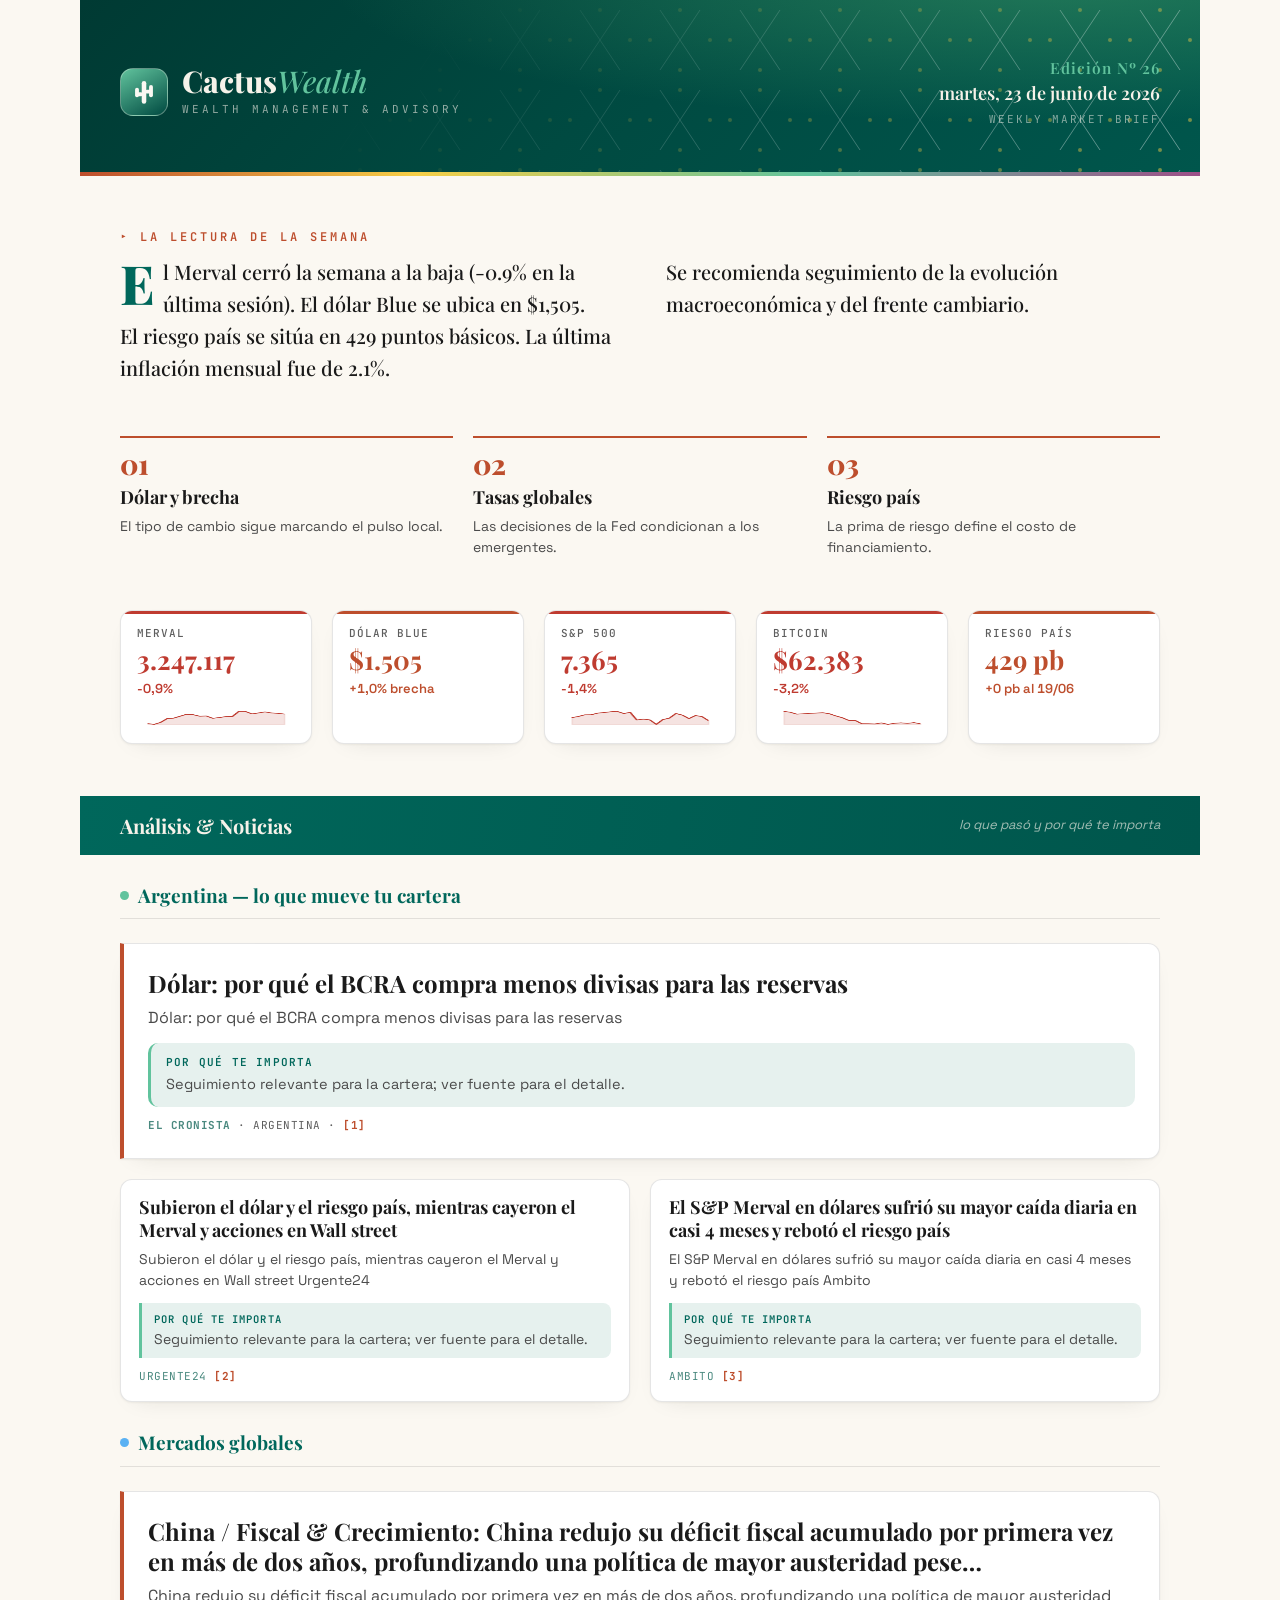
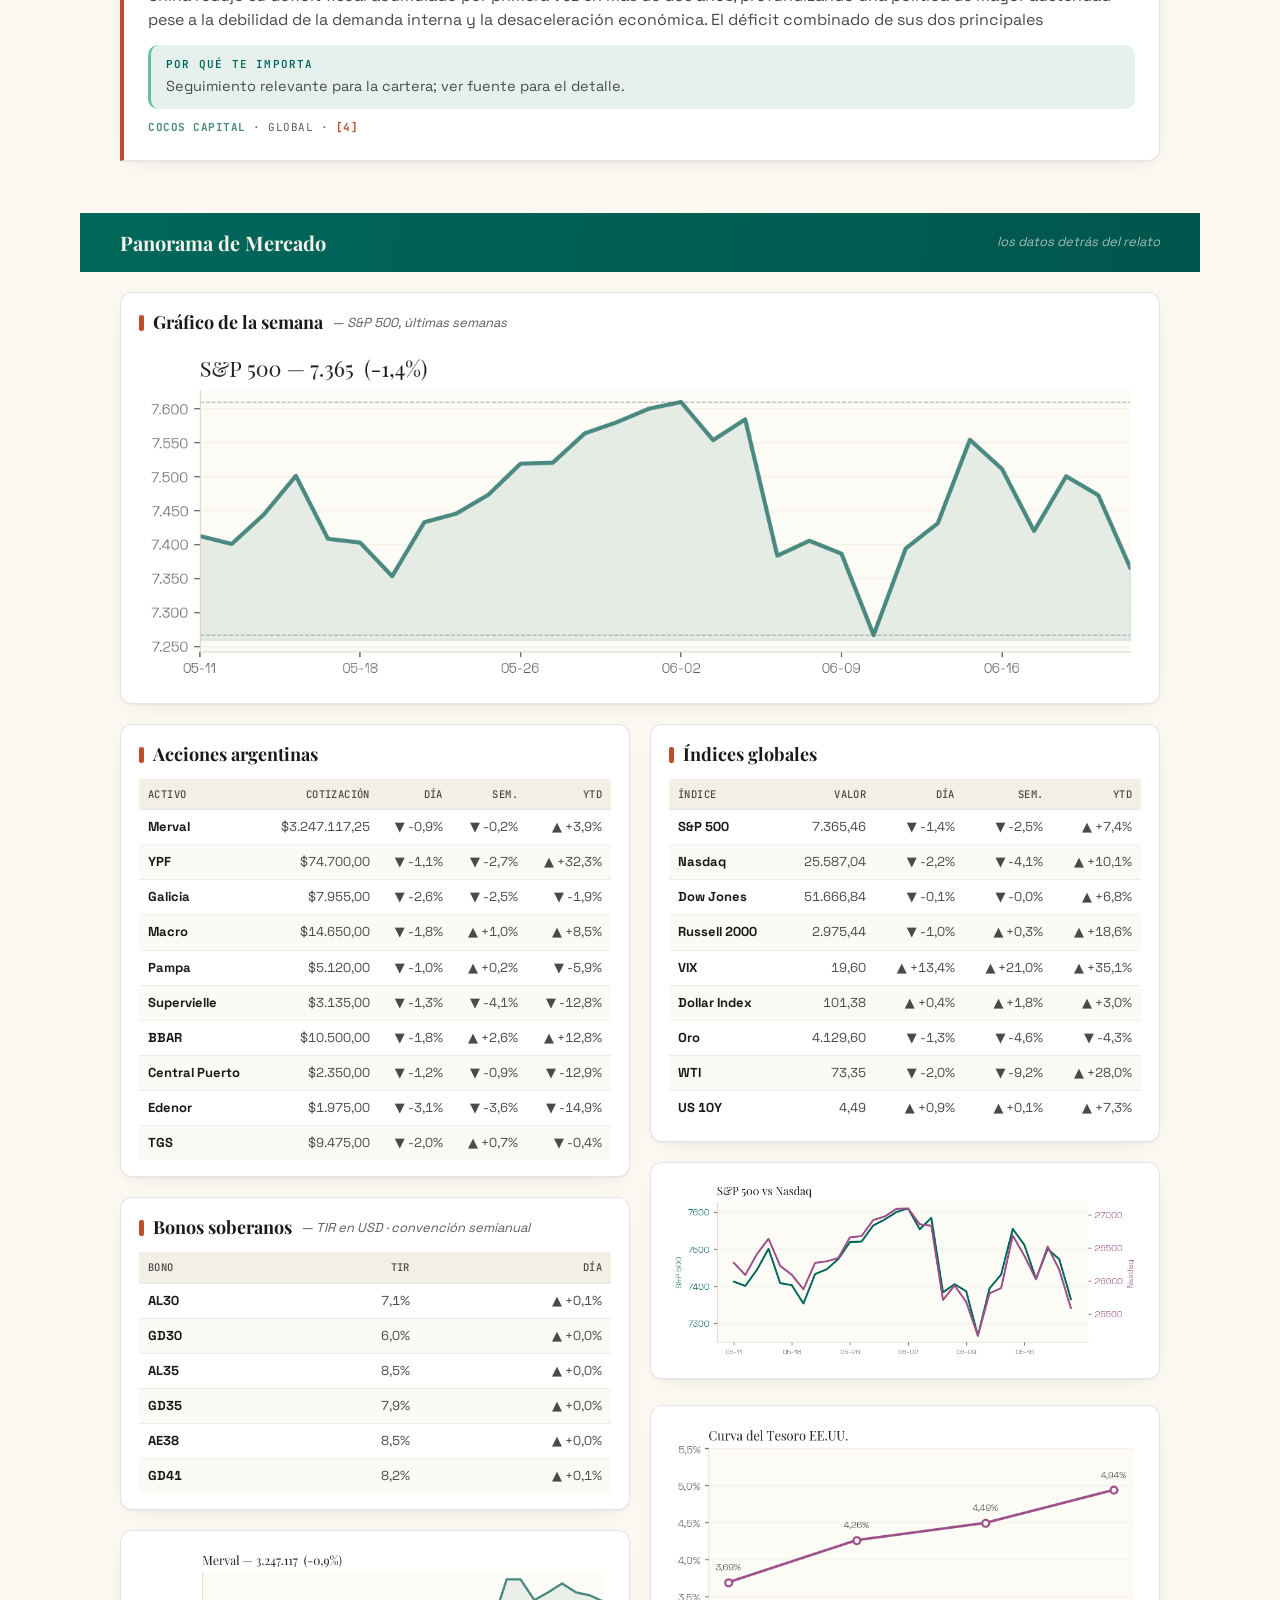
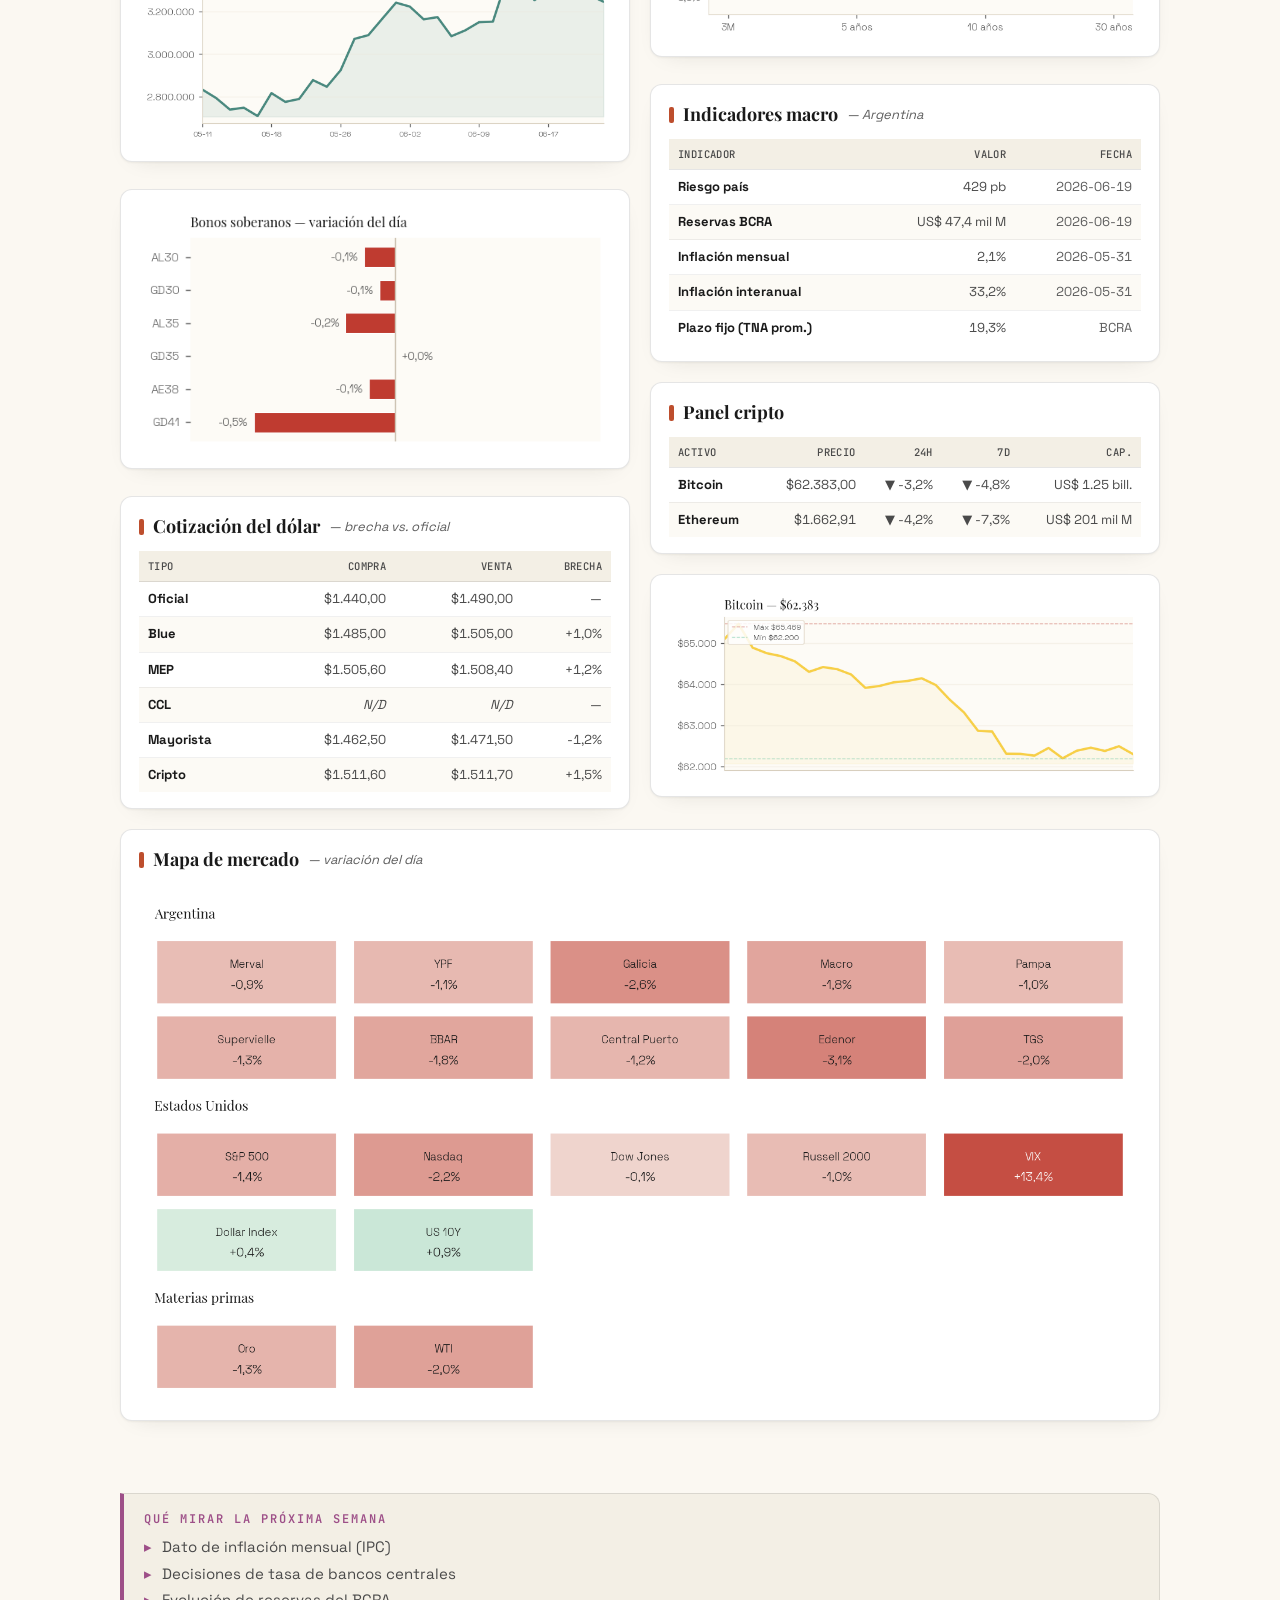
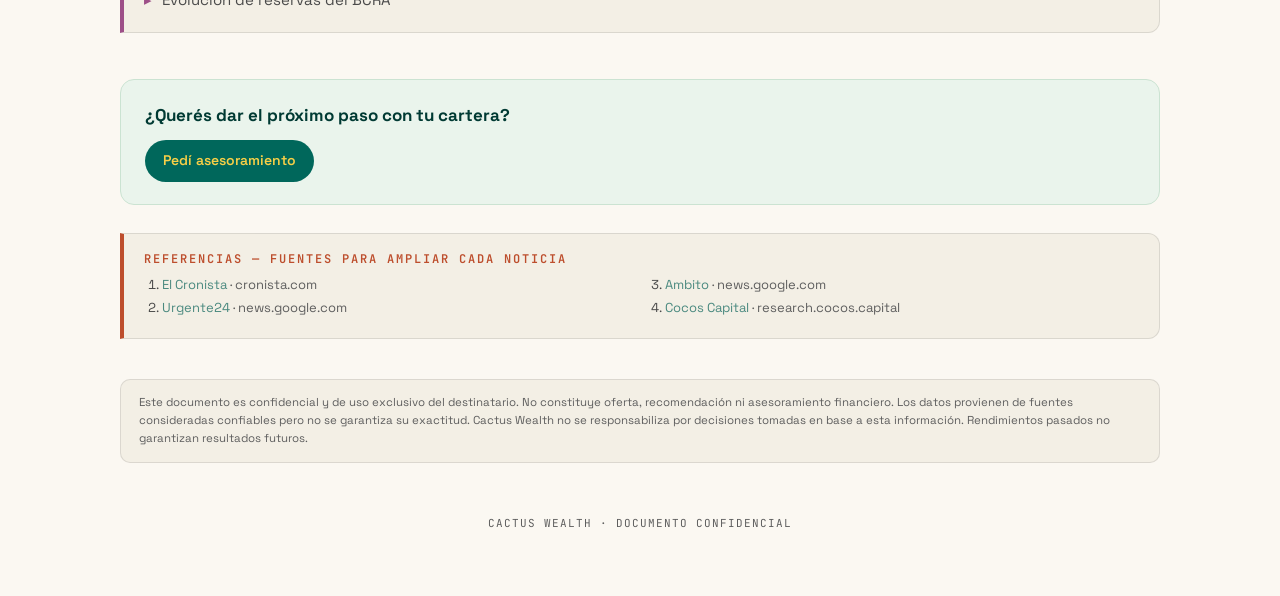
==== brief/2026-06-23/index.html @ 1a624f5f "brief: 2026-06-23" ====
<!DOCTYPE html>
<html lang="es">
<head>
<meta charset="UTF-8">
<meta name="viewport" content="width=device-width, initial-scale=1">
<meta name="color-scheme" content="light">
<!-- Client-facing brief published to a public host: keep it out of search
     indexes. Access is by shared link only (no listing, not in sitemap). -->
<meta name="robots" content="noindex,nofollow">
<title>Cactus Wealth — Resumen Semanal de Mercados · martes, 23 de junio de 2026</title>
<!-- Browser (screen) loads webfonts from the CDN; media="screen" makes the PDF
     engine (WeasyPrint renders @media print) skip the network and use the local
     @font-face faces below, so PDF export is offline-safe and pixel-consistent. -->
<link rel="preconnect" href="https://fonts.googleapis.com" media="screen">
<link rel="preconnect" href="https://fonts.gstatic.com" crossorigin media="screen">
<link href="https://fonts.googleapis.com/css2?family=Playfair+Display:ital,wght@0,400;0,500;0,600;0,700;0,800;1,500&family=Space+Grotesk:wght@400;500;600;700&family=JetBrains+Mono:wght@400;500;600&display=swap" rel="stylesheet" media="screen">
<style>
/* Local faces (Design System) — only emitted for a local/offline render
   (FONT_BASE set to a file:// path). The web-published edition passes
   FONT_BASE="" and relies on the Google Fonts CDN <link> above, so no dead
   relative font requests (404s) ship in the public HTML. */

/* ── PALETTE — Cactus Wealth Design System (paleta oficial del manual) ── */
:root{
  --paper:#FBF8F2; --card:#FFFFFF; --card-alt:#F3EFE5; --sand:#F2EADB;
  /* --ink-muted = DS --ink-mute #5E5E5E (WCAG AA on cream; the prior #9A9082 was ~3.2:1). */
  --ink:#1A1A1A; --ink-sec:#4A4A4A; --ink-muted:#5E5E5E;
  /* Semi-transparent hairlines (DS tokens) adapt to cream and white surfaces alike. */
  --line:rgba(70,70,70,.14); --line-soft:rgba(70,70,70,.08);
  --cactus:#00675B; --cactus-mid:#4A897F; --cactus-bright:#61C39D; --cactus-tint:#E6F1EE;
  --clay:#BD4E2D; --clay-deep:#9A3F22; --clay-tint:#F4E7DB;   /* clay = coral DS (AA) */
  --violet:#9D4F88; --gold:#F7CF47;   /* violet = lila DS oscurecido (legible); gold = amarillo DS */
  --up:#00675B; --down:#BF3B30;
  --sans:'Space Grotesk',system-ui,-apple-system,Segoe UI,Roboto,sans-serif;
  --serif:'Playfair Display',Georgia,'Times New Roman',serif;
  --mono:'JetBrains Mono',ui-monospace,'SF Mono',Menlo,monospace;   /* DS data/label face */
  --shadow:0 1px 2px rgba(34,31,26,.05),0 8px 24px -16px rgba(34,31,26,.18);
  --shadow-lift:0 4px 8px rgba(34,31,26,.06),0 24px 60px -28px rgba(34,31,26,.28);
  --ease-spring:cubic-bezier(.34,1.56,.64,1);   /* DS spring motion */
  --radius:12px;   /* DS --r-md */
  /* Fluid rhythm: scales smoothly from mobile to desktop. */
  --gap:clamp(12px,2.2vw,20px);
  --pad-x:clamp(16px,5vw,40px);
}
*,*::before,*::after{margin:0;padding:0;box-sizing:border-box;}
html{background:var(--paper);-webkit-text-size-adjust:100%;scroll-behavior:smooth;}
::selection{ background:var(--gold); color:#004A41; }   /* DS brand selection */
body{
  font-family:var(--sans); color:var(--ink); background:var(--paper);
  font-size:clamp(15px,1.2vw,17px); line-height:1.55;
  font-variant-numeric:tabular-nums; -webkit-font-smoothing:antialiased;
}
.up{color:var(--up);} .down{color:var(--down);} .flat{color:var(--clay);}
.nd{color:var(--ink-muted);font-style:italic;}
a{color:var(--cactus-mid);text-decoration:none;} a:hover{text-decoration:underline;}
:focus-visible{ outline:2px solid var(--cactus,#00675B); outline-offset:3px; border-radius:3px; }

/* Full-bleed shell; content centered with a comfortable max measure but the
   page itself fills the whole viewport width (no dead margins on mobile). */
.shell{ width:100%; max-width:1120px; margin:0 auto; padding:0 0 64px; }
.wrap{ padding-inline:var(--pad-x); }
section{ margin-top:clamp(28px,5vw,52px); }

/* ── HERO ── full-bleed, fills the top of the screen ── */
.hero{
  position:relative; overflow:hidden; color:#F6F2E9;
  padding:clamp(28px,7vw,56px) var(--pad-x) clamp(26px,6vw,48px);
  background:
    radial-gradient(120% 150% at 88% -12%, rgba(67,160,106,.5) 0%, rgba(31,74,54,0) 55%),
    linear-gradient(135deg,#003A33 0%,#004A41 48%,#00564C 100%);
}
/* Signature 8-point star pattern (DS brand motif) — subtle over the dark hero. */
.hero::before{ content:''; position:absolute; inset:0; pointer-events:none; opacity:.5;
  background-image:url("data:image/svg+xml;utf8,<svg xmlns='http://www.w3.org/2000/svg' width='80' height='80' viewBox='0 0 80 80'><g fill='none' stroke='%23ffffff' stroke-width='1' opacity='0.85'><line x1='20' y1='10' x2='60' y2='70'/><line x1='60' y1='10' x2='20' y2='70'/></g><g fill='%23f7cf47'><circle cx='40' cy='10' r='2'/><circle cx='40' cy='70' r='2'/><circle cx='10' cy='40' r='2'/><circle cx='70' cy='40' r='2'/></g></svg>");
  background-size:80px 80px; background-repeat:repeat;
  -webkit-mask-image:linear-gradient(135deg,transparent 30%,#000 100%); mask-image:linear-gradient(135deg,transparent 30%,#000 100%); }
.hero::after{ content:''; position:absolute; left:0; right:0; bottom:0; height:4px;
  background:linear-gradient(90deg,var(--clay) 0%,var(--gold) 30%,var(--cactus-bright) 65%,var(--violet) 100%); }
.hero-row{ position:relative; display:flex; flex-wrap:wrap; gap:16px; justify-content:space-between; align-items:center; max-width:1120px; margin:0 auto; }
.brand{ display:flex; align-items:center; gap:14px; }
.brand-img{ height:50px; width:auto; display:block; }
.brand-icon{ width:48px; height:48px; flex-shrink:0; border-radius:13px;
  background:linear-gradient(150deg,var(--cactus-bright) 0%,#004A41 100%);
  border:1.5px solid rgba(246,242,233,.35); display:flex; align-items:center; justify-content:center; }
.brand-name{ font-family:var(--serif); font-size:clamp(22px,3vw,30px); font-weight:800; line-height:1; }
.brand-name .w{ color:var(--cactus-bright); font-weight:500; font-style:italic; }
.brand-tag{ font-family:var(--mono); font-size:11px; color:rgba(246,242,233,.6); letter-spacing:3px; text-transform:uppercase; margin-top:5px; }
.hero-meta{ text-align:right; }
.hero-ed{ font-family:var(--serif); font-weight:600; color:var(--cactus-bright); letter-spacing:1px; }
.hero-date{ font-family:var(--serif); font-size:clamp(15px,1.6vw,18px); font-weight:600; }
.hero-label{ font-family:var(--mono); font-size:11px; color:rgba(246,242,233,.55); text-transform:uppercase; letter-spacing:2px; margin-top:3px; }

/* ── COVER NARRATIVE ── */
.kicker{ font-family:var(--mono); font-size:12px; font-weight:600; letter-spacing:3px; text-transform:uppercase; color:var(--clay); margin-bottom:10px; }
.kicker::before{ content:'\25B8\00a0'; }   /* DS eyebrow glyph ▸ */
.lead-narrative{ font-family:var(--serif); font-size:clamp(16px,1.9vw,20px); line-height:1.6; color:var(--ink); font-weight:500; max-width:none; overflow-wrap:anywhere; }
.lead-narrative p{ margin:0; } .lead-narrative p + p{ margin-top:.7em; }
.lead-narrative .drop{ font-family:var(--serif); font-size:2.7em; font-weight:800; line-height:.8; float:left; color:var(--cactus); padding:6px 8px 0 0; }
/* Wide screens: flow the lede into two newspaper columns so it uses the full
   width instead of stranding the right half blank. Each paragraph stays whole,
   so the two paragraphs sit side by side. ── */
@media (min-width:760px){
  .lead-narrative{ column-count:2; column-gap:clamp(32px,4vw,56px); }
  .lead-narrative p{ break-inside:avoid; }
  .lead-narrative p + p{ margin-top:0; }
}

/* ── THEMES ── auto-fit grid: 3-up desktop → 1-up mobile, always full width ── */
.themes{ display:grid; gap:var(--gap); grid-template-columns:repeat(auto-fit,minmax(min(100%,220px),1fr)); }
.theme{ border-top:2px solid var(--clay); padding-top:12px; }
.theme-num{ font-family:var(--serif); font-size:clamp(22px,3vw,28px); font-weight:800; color:var(--clay); line-height:1; }
.theme-title{ font-family:var(--serif); font-size:clamp(15px,1.7vw,18px); font-weight:700; margin:6px 0 4px; overflow-wrap:anywhere; }
.theme-blurb{ font-size:14px; color:var(--ink-sec); line-height:1.5; }

/* ── KPI TICKER ── auto-fit cards fill the row, wrap on mobile ── */
.kpis{ display:grid; gap:var(--gap); grid-template-columns:repeat(auto-fit,minmax(min(100%,150px),1fr)); }
.kpi{ background:var(--card); border:1px solid var(--line); border-radius:12px;
  padding:14px 16px; box-shadow:var(--shadow); position:relative; overflow:hidden; }
.kpi::before{ content:''; position:absolute; top:0; left:0; right:0; height:3px; }
.kpi.up::before{ background:var(--cactus-bright);} .kpi.down::before{ background:var(--down);} .kpi.flat::before{ background:var(--clay);}
.kpi-label{ font-family:var(--mono); font-size:11px; font-weight:500; letter-spacing:1px; text-transform:uppercase; color:var(--ink-muted); }
.kpi-value{ font-family:var(--serif); font-size:clamp(20px,2.4vw,26px); font-weight:700; line-height:1.1; margin:4px 0; }
.kpi-chg{ font-size:13px; font-weight:600; } .kpi-chg.up{color:var(--up);} .kpi-chg.down{color:var(--down);} .kpi-chg.flat{color:var(--clay);}
.kpi-spark{ margin-top:8px; } .kpi-spark img{ width:100%; height:22px; display:block; }

/* ── SECTION HEADERS / BANNERS ── */
.banner{ display:flex; align-items:center; gap:12px; padding:14px var(--pad-x); color:#F6F2E9;
  background:linear-gradient(100deg,var(--cactus) 0%,#00564C 100%); border-radius:0; }
.banner .bt{ font-family:var(--serif); font-size:clamp(16px,2vw,20px); font-weight:700; flex:1; }
.banner .bc{ font-size:13px; color:rgba(246,242,233,.65); font-style:italic; }
.cat-head{ font-family:var(--serif); font-size:clamp(15px,1.8vw,19px); font-weight:700; color:var(--cactus);
  display:flex; align-items:center; gap:9px; margin:6px 0 4px; padding-bottom:8px; border-bottom:1.5px solid var(--line); }
.cat-head .d{ width:9px; height:9px; border-radius:50%; flex-shrink:0; }
.sub{ font-family:var(--serif); font-size:clamp(15px,1.7vw,18px); font-weight:700; display:flex; align-items:center; gap:9px; margin-bottom:10px; }
.sub .a{ width:5px; height:16px; background:var(--clay); border-radius:2px; }
.sub .cap{ font-family:var(--sans); font-weight:400; font-style:italic; font-size:13px; color:var(--ink-muted); }

/* ── STORIES ── per-category: a full-width head + lead, then an auto-fit card
   grid. auto-fit collapses empty tracks, so a lone satellite fills the whole
   row instead of leaving a half-empty gap; two satellites split it evenly. ── */
.stories{ display:flex; flex-direction:column; gap:var(--gap); }
.sats{ display:grid; gap:var(--gap); grid-template-columns:repeat(auto-fit,minmax(min(100%,300px),1fr)); align-items:stretch; }
.lead{ background:var(--card); border:1px solid var(--line); border-left:4px solid var(--clay);
  border-radius:0 var(--radius) var(--radius) 0; padding:clamp(16px,2.5vw,24px); box-shadow:var(--shadow); }
.lead .hl{ font-family:var(--serif); font-size:clamp(18px,2.3vw,24px); font-weight:700; line-height:1.25; overflow-wrap:anywhere; }
.lead .what{ font-size:clamp(14.5px,1.4vw,16px); color:var(--ink-sec); line-height:1.55; margin-top:8px; }
.why{ margin-top:12px; padding:11px 15px; background:var(--cactus-tint); border-radius:10px; border-left:3px solid var(--cactus-bright); }
.why .wl{ font-family:var(--mono); font-size:11px; font-weight:600; letter-spacing:1.2px; text-transform:uppercase; color:var(--cactus); }
.why .wt{ font-size:14.5px; color:var(--ink-sec); line-height:1.5; margin-top:3px; }
.card{ background:var(--card); border:1px solid var(--line); border-radius:var(--radius);
  padding:16px 18px; box-shadow:var(--shadow); height:100%;
  display:flex; flex-direction:column; }
/* Symmetric cards: clamp each text block to a fixed line count so every card in
   a row is the same height (the source text length no longer dictates the box),
   and push the source/meta line to the bottom with margin-top:auto. */
.card .hl{ font-family:var(--serif); font-size:clamp(15.5px,1.7vw,18px); font-weight:700; line-height:1.3; overflow-wrap:anywhere;
  display:-webkit-box; -webkit-line-clamp:3; -webkit-box-orient:vertical; overflow:hidden; }
.card .what{ font-size:14px; color:var(--ink-sec); line-height:1.5; margin:6px 0;
  display:-webkit-box; -webkit-line-clamp:4; -webkit-box-orient:vertical; overflow:hidden; }
.card .why2{ margin-top:6px; padding:8px 12px; background:var(--cactus-tint);
  border-left:3px solid var(--cactus-bright); border-radius:0 8px 8px 0; }
.card .why2 .wl2{ display:block; font-family:var(--mono); font-size:10.5px; font-weight:600; letter-spacing:1.1px;
  text-transform:uppercase; color:var(--cactus); margin-bottom:2px; }
.card .why2 .wy{ font-size:14px; color:var(--ink-sec); line-height:1.5;
  display:-webkit-box; -webkit-line-clamp:3; -webkit-box-orient:vertical; overflow:hidden; }
.meta{ font-family:var(--mono); font-size:11px; color:var(--ink-muted); text-transform:uppercase; letter-spacing:.5px; margin-top:10px; }
.card .meta{ margin-top:auto; padding-top:10px; }
.meta .t1{ color:var(--clay); font-weight:700; }
.refnum{ color:var(--clay); font-weight:700; }

/* ── PANORAMA (data) ── CSS multicolumn so panels of differing heights PACK
   tightly: a short panel (bonds, crypto) no longer strands a ragged white gap
   beneath it the way an align-start grid did. Each panel is atomic
   (break-inside:avoid); the market map spans all columns. ── */
.panorama{ column-count:2; column-gap:var(--gap); }
.panel{ background:var(--card); border:1px solid var(--line); border-radius:var(--radius);
  padding:16px 18px; box-shadow:var(--shadow); margin-bottom:var(--gap);
  break-inside:avoid; display:inline-block; width:100%; }
/* column-span only applies to BLOCK-level boxes; .panel is inline-block (so the
   multicolumn flow keeps panels atomic), so a full-width panel must switch back
   to block or it silently renders as a half-width column item. */
.panel.full{ column-span:all; display:block; }
.panel img{ width:100%; height:auto; display:block; border-radius:8px; }
@media (max-width:720px){ .panorama{ column-count:1; } }
/* Compact metrics so the 5-column tables (stocks/indices/crypto) fit a half-
   width column without clipping the last column; they still scroll if narrower. */
.tbl-wrap{ overflow-x:auto; -webkit-overflow-scrolling:touch; }
table.tbl{ width:100%; border-collapse:collapse; font-size:13px; min-width:0; }
table.tbl thead th{ background:var(--card-alt); color:var(--ink-sec); font-family:var(--mono); font-weight:500; text-align:left;
  padding:7px 9px; font-size:10.5px; text-transform:uppercase; letter-spacing:.4px; border-bottom:1.5px solid var(--line); }
table.tbl thead th.n{ text-align:right; }
table.tbl tbody tr{ border-bottom:1px solid var(--line-soft); }
table.tbl tbody tr:last-child{ border-bottom:none; }
table.tbl tbody tr:nth-child(even){ background:#FCFAF5; }
table.tbl tbody td{ padding:7px 9px; color:var(--ink-sec); }
table.tbl tbody td.n{ text-align:right; white-space:nowrap; }
table.tbl .tk0{ font-weight:700; color:var(--ink); }


/* ── WATCH / REFS / DISCLAIMER ── */
.watch{ background:var(--card-alt); border:1px solid var(--line); border-left:4px solid var(--violet);
  border-radius:0 var(--radius) var(--radius) 0; padding:16px 20px; }
.watch .wl{ font-family:var(--mono); font-size:12px; font-weight:600; letter-spacing:2px; text-transform:uppercase; color:var(--violet); margin-bottom:8px; }
.watch ul{ list-style:none; } .watch li{ font-size:15px; color:var(--ink-sec); line-height:1.5; padding-left:18px; position:relative; margin-bottom:4px; }
.watch li::before{ content:'▸'; position:absolute; left:0; color:var(--violet); }
.refs .extra{ color:var(--cactus,#61C39D); text-decoration:none; font-size:12px; }
.cta{ margin:26px 0 8px; padding:22px 24px; background:#EAF4EC; border:1px solid #CBE3D2;
  border-radius:14px; }
.cta-t{ font-weight:800; font-size:17px; color:#003A33; margin-bottom:12px; }
.cta-btns{ display:flex; flex-wrap:wrap; gap:10px; }
.cta-btn{ display:inline-block; padding:10px 18px; border-radius:999px; background:#00675B;
  color:var(--gold); font-weight:600; font-size:14px; text-decoration:none;
  transition:transform var(--dur,.25s) var(--ease-spring), background var(--dur,.25s); }
.cta-btn:hover{ background:#00564C; transform:translateY(-2px); }
@media print{ .cta-btn{ color:#00675B; background:#EAF4EC; border:1px solid #00675B; } }

/* DS spring hover — cards lift on pointer devices only (no effect in PDF/touch). */
@media (hover:hover){
  .card,.lead,.kpi,.theme{ transition:transform var(--dur,.28s) var(--ease-spring), box-shadow var(--dur,.28s); }
  .card:hover,.lead:hover,.kpi:hover{ transform:translateY(-4px); box-shadow:var(--shadow-lift); }
}
.refs{ background:var(--card-alt); border:1px solid var(--line); border-left:4px solid var(--clay);
  border-radius:0 var(--radius) var(--radius) 0; padding:16px 20px; }
.refs-title{ font-family:var(--mono); font-size:12px; font-weight:600; letter-spacing:2px; text-transform:uppercase; color:var(--clay); margin-bottom:8px; }
.refs ol{ columns:2 240px; column-gap:28px; padding-left:18px; }
.refs li{ font-size:13px; color:var(--ink-sec); line-height:1.45; margin-bottom:4px; break-inside:avoid; }
.refs .dom{ color:var(--ink-muted); }
.disclaimer{ margin-top:var(--gap); padding:14px 18px; background:var(--card-alt); border:1px solid var(--line);
  border-radius:10px; font-size:11.5px; color:var(--ink-muted); line-height:1.55; }
.footer{ font-family:var(--mono); text-align:center; color:var(--ink-muted); font-size:11px; letter-spacing:1px; text-transform:uppercase; margin-top:32px; }

/* ════════════════════ PRINT / PDF EXPORT ════════════════════
   Same template, same design — WeasyPrint renders @media print. Fluid clamp()
   sizes and auto-fit grids are pinned to fixed print values so the A4 export is
   tight and editorial (clamp()'s vw term blows up against the page box). Cards
   and table rows avoid internal page breaks; banners/headers glue to what
   follows. Backgrounds print exactly (print-color-adjust). */
@media print{
  @page{
    size:A4; margin:12mm 11mm 14mm;
    @bottom-left{ content:"CACTUS WEALTH · Documento confidencial";
      font-family:'Space Grotesk'; font-size:6.3pt; color:#B6AB99; letter-spacing:1px; }
    @bottom-center{ content:"Weekly Market Brief"; font-family:'Playfair Display';
      font-style:italic; font-size:6.8pt; color:#C4BBA9; }
    @bottom-right{ content:counter(page) " / " counter(pages);
      font-family:'Space Grotesk'; font-size:6.3pt; color:#B6AB99; letter-spacing:.5px; }
  }
  *{ -webkit-print-color-adjust:exact; print-color-adjust:exact; }
  :root{ --gap:9px; --pad-x:0; }
  html,body{ background:#fff; }
  body{ font-size:9pt; -weasy-font-feature-settings:"tnum"; }
  .shell{ max-width:none; padding:0; }
  .wrap{ padding-inline:0; }
  section{ margin-top:11px; }

  .hero{ padding:16px 18px 13px; break-inside:avoid; }
  .hero-row{ max-width:none; }
  .brand-name{ font-size:19pt; } .brand-icon{ width:38px; height:38px; }
  .hero-date{ font-size:11pt; } .hero-ed{ font-size:8.5pt; }

  .kicker{ font-size:7pt; margin-bottom:7px; }
  .lead-narrative{ font-size:10.5pt; line-height:1.5; max-width:none; }
  .lead-narrative .drop{ font-size:26pt; padding:4px 6px 0 0; }

  .themes{ grid-template-columns:repeat(3,1fr); gap:12px; }
  .theme-num{ font-size:18pt; } .theme-title{ font-size:9.5pt; } .theme-blurb{ font-size:7.4pt; }
  .theme{ break-inside:avoid; }

  .kpis{ grid-template-columns:repeat(5,1fr); gap:7px; }
  .kpi{ padding:9px 10px; break-inside:avoid; box-shadow:none; }
  .kpi-label{ font-size:6pt; } .kpi-value{ font-size:14pt; } .kpi-chg{ font-size:8pt; }
  .kpi-spark img{ height:15px; }

  .banner{ padding:9px 18px; break-after:avoid; }
  .banner .bt{ font-size:11pt; } .banner .bc{ font-size:7pt; }
  .cat-head{ font-size:10.5pt; break-after:avoid; margin:4px 0; }
  .sub{ font-size:9.5pt; break-after:avoid; } .sub .cap{ font-size:6.5pt; }

  /* Browser print (Save-as-PDF) only — Chrome paginates CSS grid cleanly, so the
     per-category auto-fit card grid stays a 2-up grid here. (The CLI PDF uses
     weekly.html.j2, not this template.) */
  .kpis,.themes{ break-inside:avoid; }
  .stories{ display:block; }
  .sats{ display:grid; grid-template-columns:1fr 1fr; gap:9px; }
  .lead{ padding:12px 15px; break-inside:avoid; box-shadow:none; }
  .lead .hl{ font-size:12.5pt; } .lead .what{ font-size:8.3pt; }
  .why{ padding:7px 11px; } .why .wl{ font-size:5.8pt; } .why .wt{ font-size:7.8pt; }
  .card{ padding:10px 12px; break-inside:avoid; box-shadow:none; }
  .card .hl{ font-size:9pt; } .card .what{ font-size:7.2pt; }
  .card .why2{ padding:5px 9px; } .card .why2 .wl2{ font-size:5.4pt; } .card .why2 .wy{ font-size:7.2pt; }
  .meta{ font-size:5.8pt; margin-top:7px; }

  .panorama{ display:block; column-count:2; column-gap:10px; }
  .panel{ padding:10px 12px; margin-bottom:10px; break-inside:avoid; box-shadow:none;
    display:inline-block; width:100%; }
  .panel.full{ column-span:all; -weasy-column-span:all; display:block; }
  .tbl-wrap{ overflow:visible; }
  table.tbl{ font-size:7.4pt; min-width:0; }
  table.tbl thead th{ position:static; font-size:6.3pt; padding:6px 7px; }
  table.tbl tbody td{ padding:5px 7px; }

  .watch,.refs,.disclaimer{ break-inside:avoid; box-shadow:none; }
  .watch{ padding:11px 15px; } .watch li{ font-size:8pt; }
  .refs{ padding:11px 15px; } .refs ol{ columns:2; column-gap:22px; } .refs li{ font-size:6.8pt; }
  .disclaimer{ font-size:5.6pt; }
  .footer{ display:none; }   /* replaced by the running @page footer */
  a{ color:var(--cactus-mid); }
}
</style>
</head>
<body>
<div class="shell">

  <!-- HERO -->
  <header class="hero">
    <div class="hero-row">
      <div class="brand">
        <div class="brand-icon">
          <svg viewBox="0 0 32 32" width="28" height="28" aria-hidden="true"><g fill="#FBF8F2">
            <rect x="13.4" y="3.5" width="5.2" height="26" rx="2.6"/>
            <rect x="5.8" y="11" width="4.4" height="11" rx="2.2"/>
            <rect x="7.6" y="16.4" width="7.2" height="4.4" rx="2.2"/>
            <rect x="21.8" y="8" width="4.4" height="14" rx="2.2"/>
            <rect x="17.2" y="13.4" width="7.2" height="4.4" rx="2.2"/>
          </g></svg>
        </div>
        <div>
          <div class="brand-name">Cactus<span class="w">Wealth</span></div>
          <div class="brand-tag">Wealth Management &amp; Advisory</div>
        </div>
      </div>
      <div class="hero-meta">
        <div class="hero-ed">Edición Nº 26</div>
        <div class="hero-date">martes, 23 de junio de 2026</div>
        <div class="hero-label">Weekly Market Brief</div>
      </div>
    </div>
  </header>

  <!-- COVER NARRATIVE -->
  <section class="wrap" aria-label="Lectura de la semana">
    <div class="kicker">La lectura de la semana</div>
<div class="lead-narrative"><p><span class="drop">E</span>l Merval cerró la semana a la baja (-0.9% en la última sesión). El dólar Blue se ubica en $1,505.</p><p>El riesgo país se sitúa en 429 puntos básicos. La última inflación mensual fue de 2.1%.</p><p>Se recomienda seguimiento de la evolución macroeconómica y del frente cambiario.</p></div>  </section>

  <!-- THEMES -->
  <section class="wrap themes">
    <div class="theme">
      <div class="theme-num">01</div>
      <div class="theme-title">Dólar y brecha</div>
      <div class="theme-blurb">El tipo de cambio sigue marcando el pulso local.</div>
    </div>
    <div class="theme">
      <div class="theme-num">02</div>
      <div class="theme-title">Tasas globales</div>
      <div class="theme-blurb">Las decisiones de la Fed condicionan a los emergentes.</div>
    </div>
    <div class="theme">
      <div class="theme-num">03</div>
      <div class="theme-title">Riesgo país</div>
      <div class="theme-blurb">La prima de riesgo define el costo de financiamiento.</div>
    </div>
  </section>

  <!-- KPI TICKER -->
  <section class="wrap kpis" aria-label="Indicadores clave">
    <div class="kpi down">
      <div class="kpi-label">Merval</div>
      <div class="kpi-value">3.247.117</div>
      <div class="kpi-chg down">-0,9%</div>
<div class="kpi-spark"><img src="[data-uri]" alt=""></div>    </div>
    <div class="kpi flat">
      <div class="kpi-label">Dólar Blue</div>
      <div class="kpi-value">$1.505</div>
      <div class="kpi-chg flat">+1,0% brecha</div>
    </div>
    <div class="kpi down">
      <div class="kpi-label">S&amp;P 500</div>
      <div class="kpi-value">7.365</div>
      <div class="kpi-chg down">-1,4%</div>
<div class="kpi-spark"><img src="[data-uri]" alt=""></div>    </div>
    <div class="kpi down">
      <div class="kpi-label">Bitcoin</div>
      <div class="kpi-value">$62.383</div>
      <div class="kpi-chg down">-3,2%</div>
<div class="kpi-spark"><img src="[data-uri]" alt=""></div>    </div>
    <div class="kpi flat">
      <div class="kpi-label">Riesgo país</div>
      <div class="kpi-value">429 pb</div>
      <div class="kpi-chg flat">+0 pb al 19/06</div>
    </div>
  </section>

  <!-- ANALYSIS & NEWS -->
  <section>
    <div class="banner"><span class="bt">Análisis &amp; Noticias</span><span class="bc">lo que pasó y por qué te importa</span></div>
    <div class="wrap stories" style="margin-top:var(--gap);">
      <div class="cat-head"><span class="d" style="background:#61C39D;"></span>Argentina — lo que mueve tu cartera</div>
      <article class="lead">
        <div class="hl">Dólar: por qué el BCRA compra menos divisas para las reservas</div>
<div class="what">Dólar: por qué el BCRA compra menos divisas para las reservas</div><div class="why"><div class="wl">Por qué te importa</div><div class="wt">Seguimiento relevante para la cartera; ver fuente para el detalle.</div></div>        <div class="meta"><span class="t1"><a href="https://www.cronista.com/finanzas-mercados/dolar-por-que-el-bcra-compra-menos-divisas-para-fortalecer-las-reservas/">El Cronista</a></span> · Argentina · <span class="refnum">[1]</span></div>
      </article>
      <div class="sats">
        <article class="card">
          <div class="hl">Subieron el dólar y el riesgo país, mientras cayeron el Merval y acciones en Wall street</div>
<div class="what">Subieron el dólar y el riesgo país, mientras cayeron el Merval y acciones en Wall street  Urgente24</div><div class="why2"><span class="wl2">Por qué te importa</span><span class="wy">Seguimiento relevante para la cartera; ver fuente para el detalle.</span></div>          <div class="meta"><span class=""><a href="https://news.google.com/rss/articles/[base64]?oc=5">Urgente24</a></span> <span class="refnum">[2]</span></div>
        </article>
        <article class="card">
          <div class="hl">El S&amp;P Merval en dólares sufrió su mayor caída diaria en casi 4 meses y rebotó el riesgo país</div>
<div class="what">El S&amp;P Merval en dólares sufrió su mayor caída diaria en casi 4 meses y rebotó el riesgo país  Ambito</div><div class="why2"><span class="wl2">Por qué te importa</span><span class="wy">Seguimiento relevante para la cartera; ver fuente para el detalle.</span></div>          <div class="meta"><span class=""><a href="https://news.google.com/rss/articles/[base64]?oc=5">Ambito</a></span> <span class="refnum">[3]</span></div>
        </article>
      </div>
      <div class="cat-head"><span class="d" style="background:#5AB1F3;"></span>Mercados globales</div>
      <article class="lead">
        <div class="hl">China / Fiscal &amp; Crecimiento: China redujo su déficit fiscal acumulado por primera vez en más de dos años, profundizando una política de mayor austeridad pese…</div>
<div class="what">China redujo su déficit fiscal acumulado por primera vez en más de dos años, profundizando una política de mayor austeridad pese a la debilidad de la demanda interna y la desaceleración económica. El déficit combinado de sus dos principales</div><div class="why"><div class="wl">Por qué te importa</div><div class="wt">Seguimiento relevante para la cartera; ver fuente para el detalle.</div></div>        <div class="meta"><span class="t1"><a href="https://research.cocos.capital/Daily_Apertura_2026-06-23.html">Cocos Capital</a></span> · Global · <span class="refnum">[4]</span></div>
      </article>
    </div>
  </section>

  <!-- PANORAMA -->
  <section>
    <div class="banner"><span class="bt">Panorama de Mercado</span><span class="bc">los datos detrás del relato</span></div>
    <div class="wrap panorama" style="margin-top:var(--gap);">

      <div class="panel full">
        <div class="sub"><span class="a"></span>Gráfico de la semana <span class="cap">— S&amp;P 500, últimas semanas</span></div>
        <img src="[data-uri]" alt="S&amp;P 500 — gráfico de la semana">
      </div>

      <div class="panel">
        <div class="sub"><span class="a"></span>Acciones argentinas</div>
        <div class="tbl-wrap"><table class="tbl">
          <thead><tr><th>Activo</th><th class="n">Cotización</th><th class="n">Día</th><th class="n">Sem.</th><th class="n">YTD</th></tr></thead>
          <tbody><tr><td class="tk0">Merval</td>
            <td class="n ">$3.247.117,25</td>
            <td class="n down">▼ -0,9%</td>
            <td class="n down">▼ -0,2%</td>
            <td class="n up">▲ +3,9%</td></tr><tr><td class="tk0">YPF</td>
            <td class="n ">$74.700,00</td>
            <td class="n down">▼ -1,1%</td>
            <td class="n down">▼ -2,7%</td>
            <td class="n up">▲ +32,3%</td></tr><tr><td class="tk0">Galicia</td>
            <td class="n ">$7.955,00</td>
            <td class="n down">▼ -2,6%</td>
            <td class="n down">▼ -2,5%</td>
            <td class="n down">▼ -1,9%</td></tr><tr><td class="tk0">Macro</td>
            <td class="n ">$14.650,00</td>
            <td class="n down">▼ -1,8%</td>
            <td class="n up">▲ +1,0%</td>
            <td class="n up">▲ +8,5%</td></tr><tr><td class="tk0">Pampa</td>
            <td class="n ">$5.120,00</td>
            <td class="n down">▼ -1,0%</td>
            <td class="n up">▲ +0,2%</td>
            <td class="n down">▼ -5,9%</td></tr><tr><td class="tk0">Supervielle</td>
            <td class="n ">$3.135,00</td>
            <td class="n down">▼ -1,3%</td>
            <td class="n down">▼ -4,1%</td>
            <td class="n down">▼ -12,8%</td></tr><tr><td class="tk0">BBAR</td>
            <td class="n ">$10.500,00</td>
            <td class="n down">▼ -1,8%</td>
            <td class="n up">▲ +2,6%</td>
            <td class="n up">▲ +12,8%</td></tr><tr><td class="tk0">Central Puerto</td>
            <td class="n ">$2.350,00</td>
            <td class="n down">▼ -1,2%</td>
            <td class="n down">▼ -0,9%</td>
            <td class="n down">▼ -12,9%</td></tr><tr><td class="tk0">Edenor</td>
            <td class="n ">$1.975,00</td>
            <td class="n down">▼ -3,1%</td>
            <td class="n down">▼ -3,6%</td>
            <td class="n down">▼ -14,9%</td></tr><tr><td class="tk0">TGS</td>
            <td class="n ">$9.475,00</td>
            <td class="n down">▼ -2,0%</td>
            <td class="n up">▲ +0,7%</td>
            <td class="n down">▼ -0,4%</td></tr></tbody>
        </table></div>
      </div>

      <div class="panel">
        <div class="sub"><span class="a"></span>Bonos soberanos <span class="cap">— TIR en USD · convención semianual</span></div>
        <div class="tbl-wrap"><table class="tbl">
          <thead><tr><th>Bono</th><th class="n">TIR</th><th class="n">Día</th></tr></thead>
          <tbody><tr><td class="tk0">AL30</td>
            <td class="n ">7,1%</td>
            <td class="n down">▲ +0,1%</td></tr><tr><td class="tk0">GD30</td>
            <td class="n ">6,0%</td>
            <td class="n down">▲ +0,0%</td></tr><tr><td class="tk0">AL35</td>
            <td class="n ">8,5%</td>
            <td class="n down">▲ +0,0%</td></tr><tr><td class="tk0">GD35</td>
            <td class="n ">7,9%</td>
            <td class="n down">▲ +0,0%</td></tr><tr><td class="tk0">AE38</td>
            <td class="n ">8,5%</td>
            <td class="n down">▲ +0,0%</td></tr><tr><td class="tk0">GD41</td>
            <td class="n ">8,2%</td>
            <td class="n down">▲ +0,1%</td></tr></tbody>
        </table></div>
      </div>

<div class="panel"><img src="[data-uri]" alt="Merval"></div><div class="panel"><img src="[data-uri]" alt="Bonos soberanos"></div>
      <div class="panel">
        <div class="sub"><span class="a"></span>Cotización del dólar <span class="cap">— brecha vs. oficial</span></div>
        <div class="tbl-wrap"><table class="tbl">
          <thead><tr><th>Tipo</th><th class="n">Compra</th><th class="n">Venta</th><th class="n">Brecha</th></tr></thead>
          <tbody><tr><td class="tk0">Oficial</td>
            <td class="n ">$1.440,00</td>
            <td class="n ">$1.490,00</td>
            <td class="n flat">—</td></tr><tr><td class="tk0">Blue</td>
            <td class="n ">$1.485,00</td>
            <td class="n ">$1.505,00</td>
            <td class="n up">+1,0%</td></tr><tr><td class="tk0">MEP</td>
            <td class="n ">$1.505,60</td>
            <td class="n ">$1.508,40</td>
            <td class="n up">+1,2%</td></tr><tr><td class="tk0">CCL</td>
            <td class="n nd">N/D</td>
            <td class="n nd">N/D</td>
            <td class="n flat">—</td></tr><tr><td class="tk0">Mayorista</td>
            <td class="n ">$1.462,50</td>
            <td class="n ">$1.471,50</td>
            <td class="n down">-1,2%</td></tr><tr><td class="tk0">Cripto</td>
            <td class="n ">$1.511,60</td>
            <td class="n ">$1.511,70</td>
            <td class="n up">+1,5%</td></tr></tbody>
        </table></div>
      </div>

      <div class="panel">
        <div class="sub"><span class="a"></span>Índices globales</div>
        <div class="tbl-wrap"><table class="tbl">
          <thead><tr><th>Índice</th><th class="n">Valor</th><th class="n">Día</th><th class="n">Sem.</th><th class="n">YTD</th></tr></thead>
          <tbody><tr><td class="tk0">S&amp;P 500</td>
            <td class="n ">7.365,46</td>
            <td class="n down">▼ -1,4%</td>
            <td class="n down">▼ -2,5%</td>
            <td class="n up">▲ +7,4%</td></tr><tr><td class="tk0">Nasdaq</td>
            <td class="n ">25.587,04</td>
            <td class="n down">▼ -2,2%</td>
            <td class="n down">▼ -4,1%</td>
            <td class="n up">▲ +10,1%</td></tr><tr><td class="tk0">Dow Jones</td>
            <td class="n ">51.666,84</td>
            <td class="n down">▼ -0,1%</td>
            <td class="n down">▼ -0,0%</td>
            <td class="n up">▲ +6,8%</td></tr><tr><td class="tk0">Russell 2000</td>
            <td class="n ">2.975,44</td>
            <td class="n down">▼ -1,0%</td>
            <td class="n up">▲ +0,3%</td>
            <td class="n up">▲ +18,6%</td></tr><tr><td class="tk0">VIX</td>
            <td class="n ">19,60</td>
            <td class="n down">▲ +13,4%</td>
            <td class="n down">▲ +21,0%</td>
            <td class="n down">▲ +35,1%</td></tr><tr><td class="tk0">Dollar Index</td>
            <td class="n ">101,38</td>
            <td class="n up">▲ +0,4%</td>
            <td class="n up">▲ +1,8%</td>
            <td class="n up">▲ +3,0%</td></tr><tr><td class="tk0">Oro</td>
            <td class="n ">4.129,60</td>
            <td class="n down">▼ -1,3%</td>
            <td class="n down">▼ -4,6%</td>
            <td class="n down">▼ -4,3%</td></tr><tr><td class="tk0">WTI</td>
            <td class="n ">73,35</td>
            <td class="n down">▼ -2,0%</td>
            <td class="n down">▼ -9,2%</td>
            <td class="n up">▲ +28,0%</td></tr><tr><td class="tk0">US 10Y</td>
            <td class="n ">4,49</td>
            <td class="n up">▲ +0,9%</td>
            <td class="n up">▲ +0,1%</td>
            <td class="n up">▲ +7,3%</td></tr></tbody>
        </table></div>
      </div>
<div class="panel"><img src="[data-uri]" alt="S&amp;P 500 vs Nasdaq"></div><div class="panel"><img src="[data-uri]" alt="Curva del Tesoro EE.UU."></div>
      <div class="panel">
        <div class="sub"><span class="a"></span>Indicadores macro <span class="cap">— Argentina</span></div>
        <div class="tbl-wrap"><table class="tbl">
          <thead><tr><th>Indicador</th><th class="n">Valor</th><th class="n">Fecha</th></tr></thead>
          <tbody><tr><td class="tk0">Riesgo país</td><td class="n">429 pb</td>
            <td class="n" style="color:var(--ink-muted);">2026-06-19</td></tr><tr><td class="tk0">Reservas BCRA</td><td class="n">US$ 47,4 mil M</td>
            <td class="n" style="color:var(--ink-muted);">2026-06-19</td></tr><tr><td class="tk0">Inflación mensual</td><td class="n">2,1%</td>
            <td class="n" style="color:var(--ink-muted);">2026-05-31</td></tr><tr><td class="tk0">Inflación interanual</td><td class="n">33,2%</td>
            <td class="n" style="color:var(--ink-muted);">2026-05-31</td></tr><tr><td class="tk0">Plazo fijo (TNA prom.)</td><td class="n">19,3%</td>
            <td class="n" style="color:var(--ink-muted);">BCRA</td></tr></tbody>
        </table></div>
      </div>

      <div class="panel">
        <div class="sub"><span class="a"></span>Panel cripto</div>
        <div class="tbl-wrap"><table class="tbl">
          <thead><tr><th>Activo</th><th class="n">Precio</th><th class="n">24h</th><th class="n">7d</th><th class="n">Cap.</th></tr></thead>
          <tbody><tr><td class="tk0">Bitcoin</td>
            <td class="n ">$62.383,00</td>
            <td class="n down">▼ -3,2%</td>
            <td class="n down">▼ -4,8%</td>
            <td class="n">US$ 1.25 bill.</td></tr><tr><td class="tk0">Ethereum</td>
            <td class="n ">$1.662,91</td>
            <td class="n down">▼ -4,2%</td>
            <td class="n down">▼ -7,3%</td>
            <td class="n">US$ 201 mil M</td></tr></tbody>
        </table></div>
      </div>
<div class="panel"><img src="[data-uri]" alt="Bitcoin"></div>
      <div class="panel full">
        <div class="sub"><span class="a"></span>Mapa de mercado <span class="cap">— variación del día</span></div>
        <img src="[data-uri]" alt="Mapa de mercado">
      </div>
    </div>
  </section>

  <!-- CLOSING -->
  <section class="wrap" style="display:grid;gap:var(--gap);">
    <div class="watch">
      <div class="wl">Qué mirar la próxima semana</div>
      <ul><li>Dato de inflación mensual (IPC)</li><li>Decisiones de tasa de bancos centrales</li><li>Evolución de reservas del BCRA</li></ul>
    </div>
    <div class="cta">
      <div class="cta-t">¿Querés dar el próximo paso con tu cartera?</div>
      <div class="cta-btns"><a class="cta-btn" href="mailto:hola@cactuswealth.com.ar">Pedí asesoramiento</a></div>
    </div>
    <div class="refs">
      <div class="refs-title">Referencias — fuentes para ampliar cada noticia</div>
      <ol><li><a href="https://www.cronista.com/finanzas-mercados/dolar-por-que-el-bcra-compra-menos-divisas-para-fortalecer-las-reservas/">El Cronista</a> <span class="dom">· cronista.com</span></li><li><a href="https://news.google.com/rss/articles/[base64]?oc=5">Urgente24</a> <span class="dom">· news.google.com</span></li><li><a href="https://news.google.com/rss/articles/[base64]?oc=5">Ambito</a> <span class="dom">· news.google.com</span></li><li><a href="https://research.cocos.capital/Daily_Apertura_2026-06-23.html">Cocos Capital</a> <span class="dom">· research.cocos.capital</span></li></ol>
    </div>
    <div class="disclaimer">
      Este documento es confidencial y de uso exclusivo del destinatario. No constituye oferta, recomendación ni asesoramiento financiero. Los datos provienen de fuentes consideradas confiables pero no se garantiza su exactitud. Cactus Wealth no se responsabiliza por decisiones tomadas en base a esta información. Rendimientos pasados no garantizan resultados futuros.
    </div>
    <div class="footer">Cactus Wealth · Documento confidencial</div>
  </section>

</div>
</body>
</html>
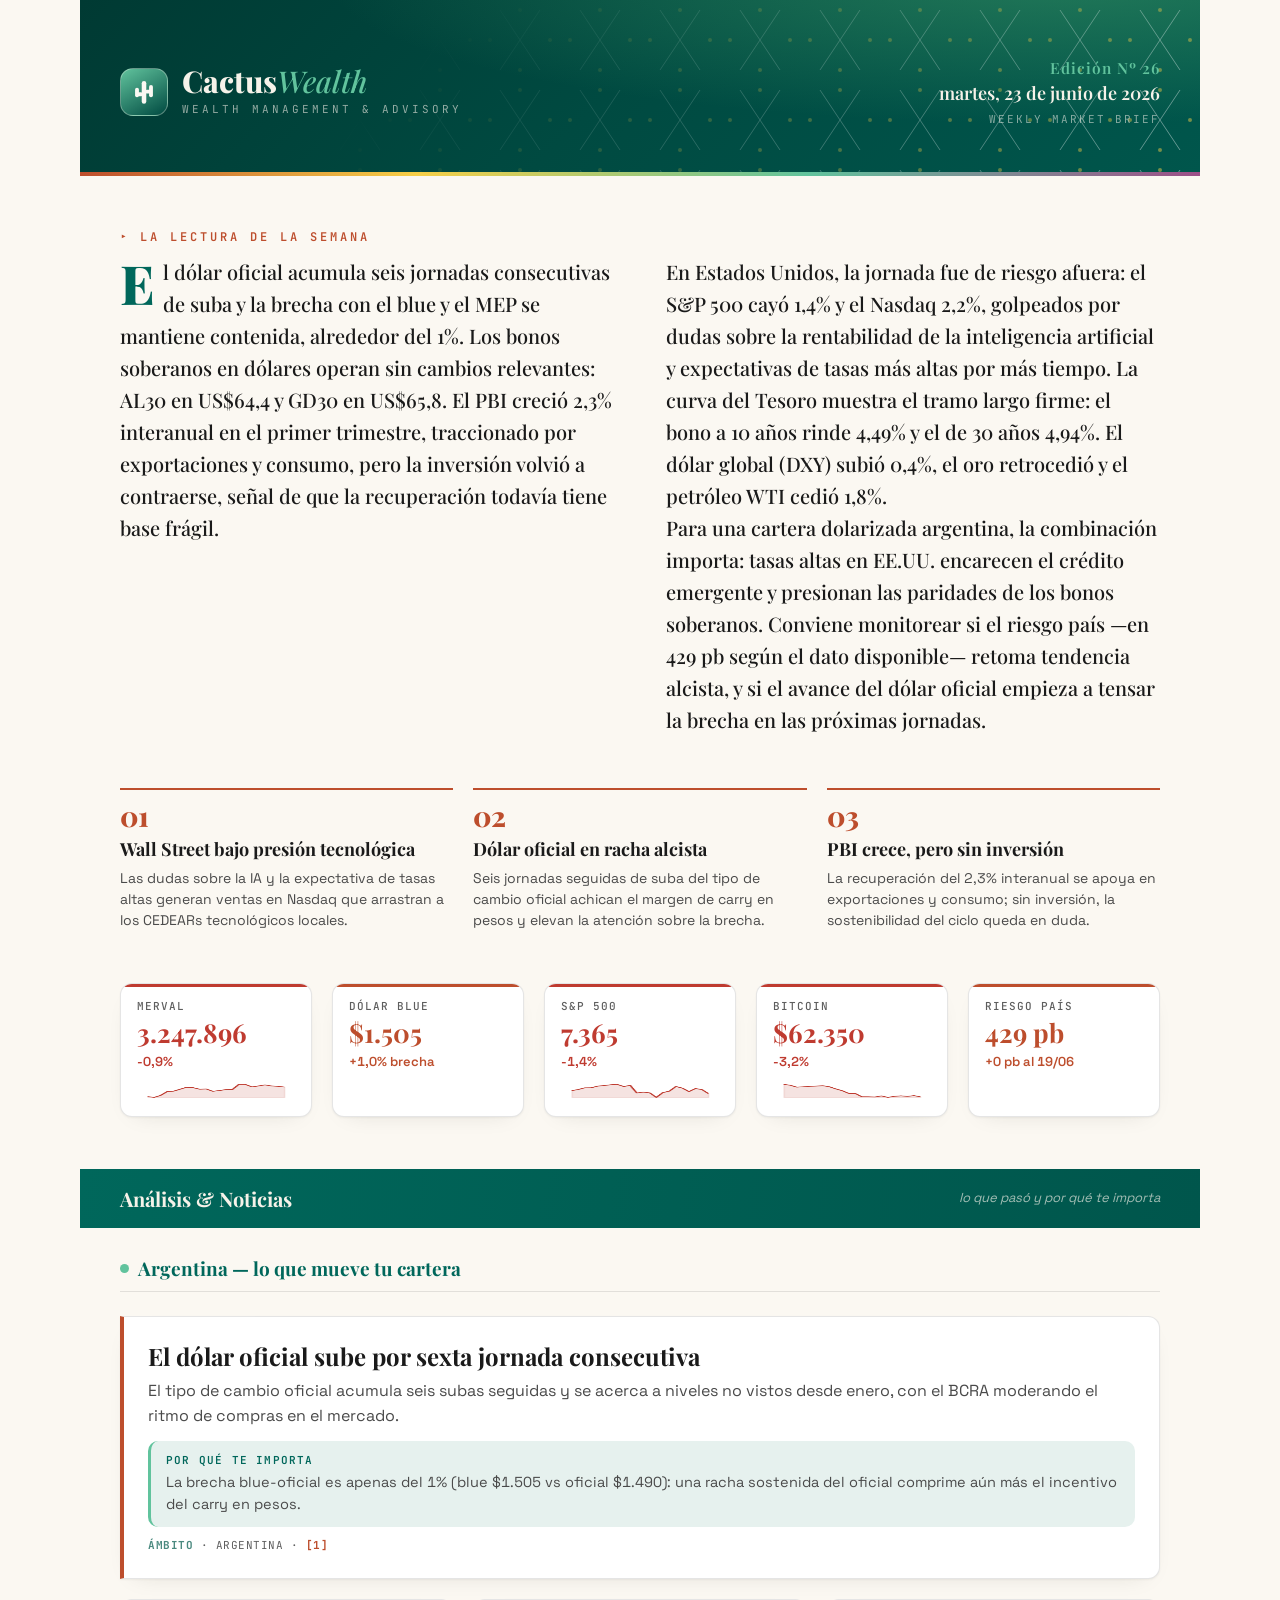
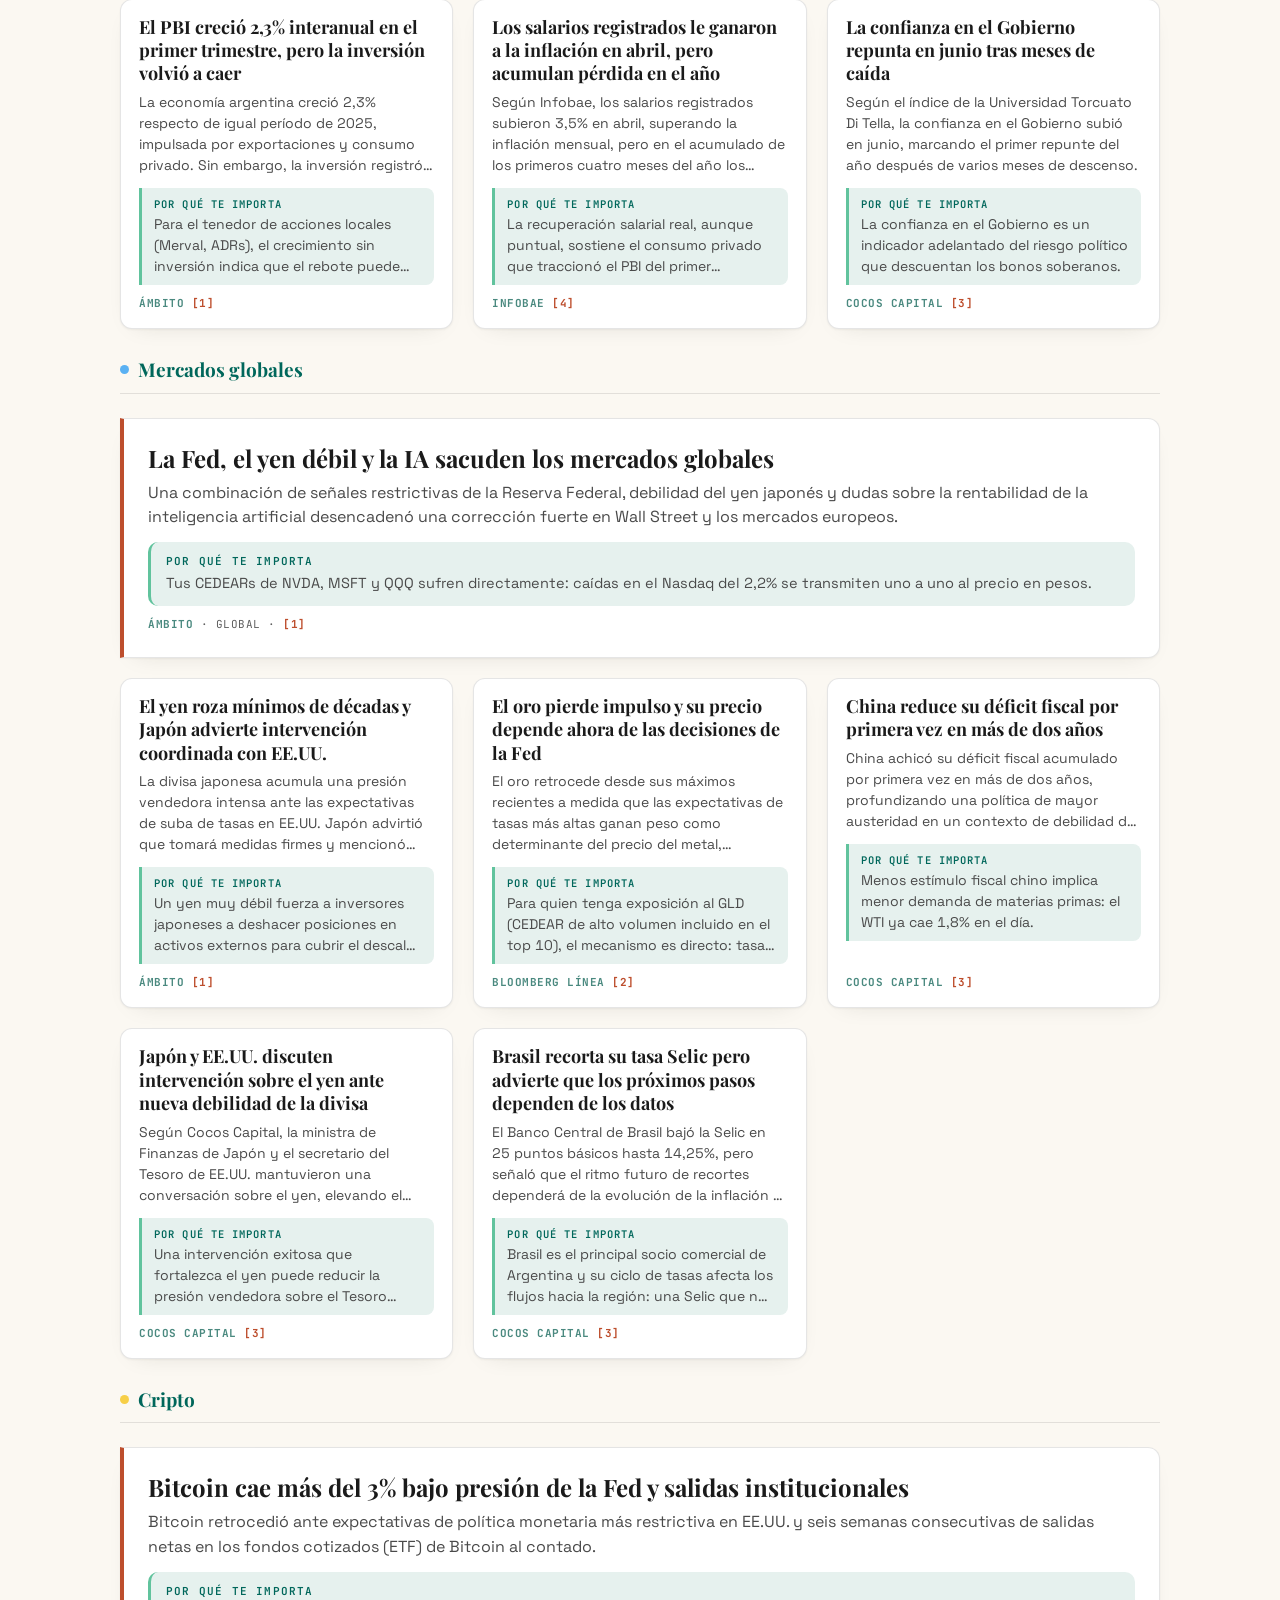
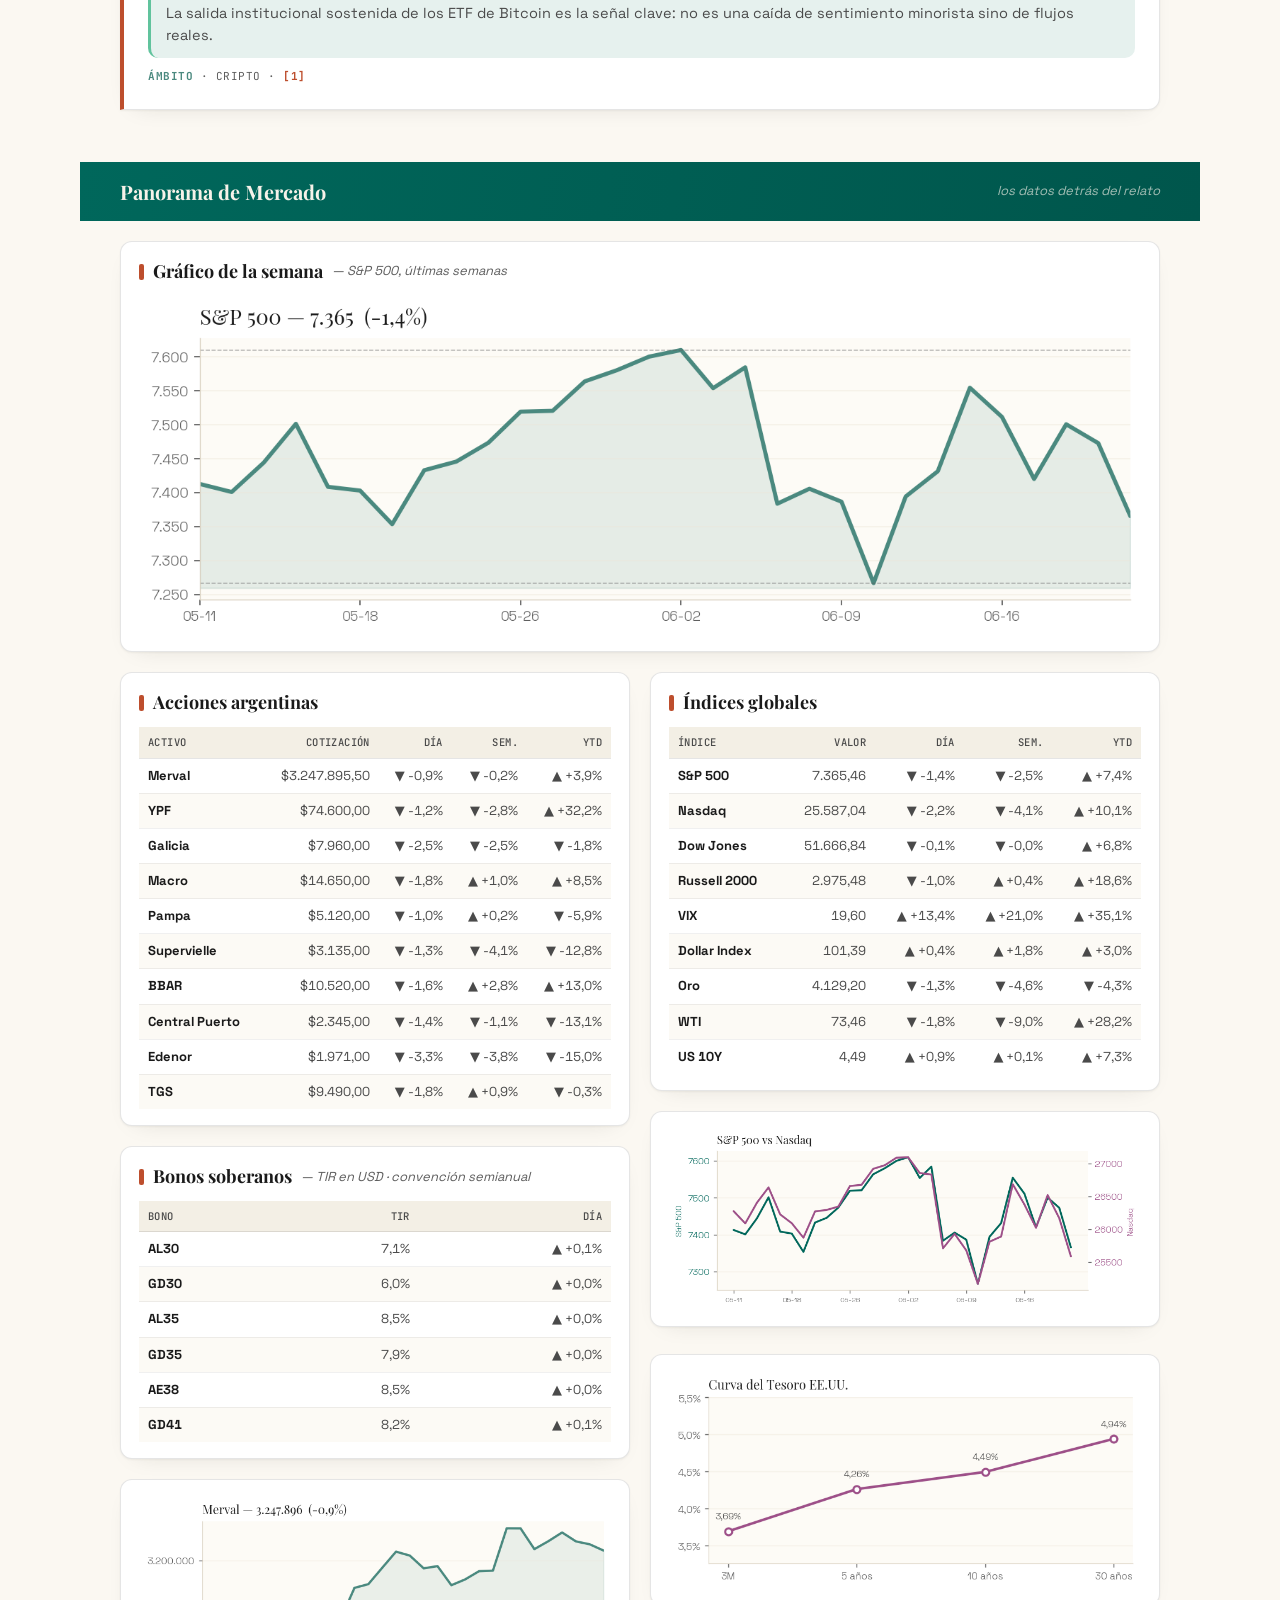
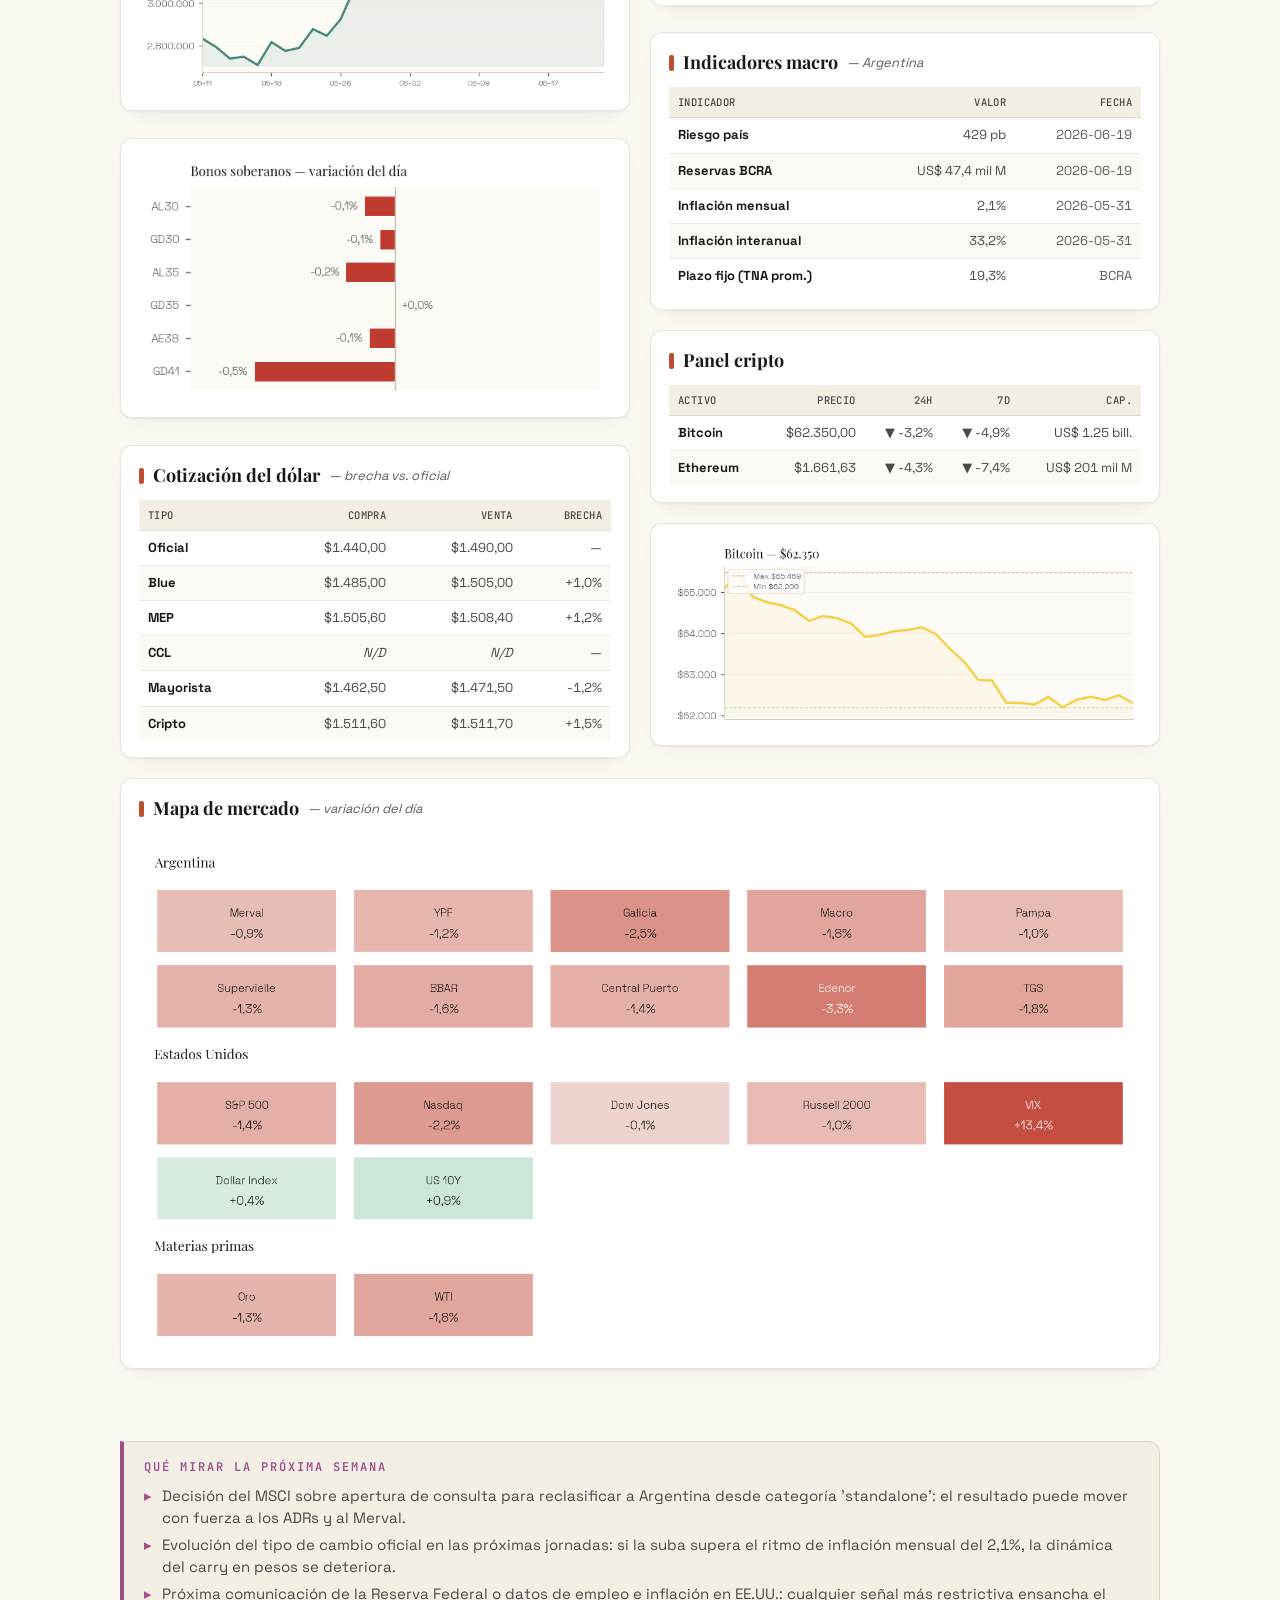
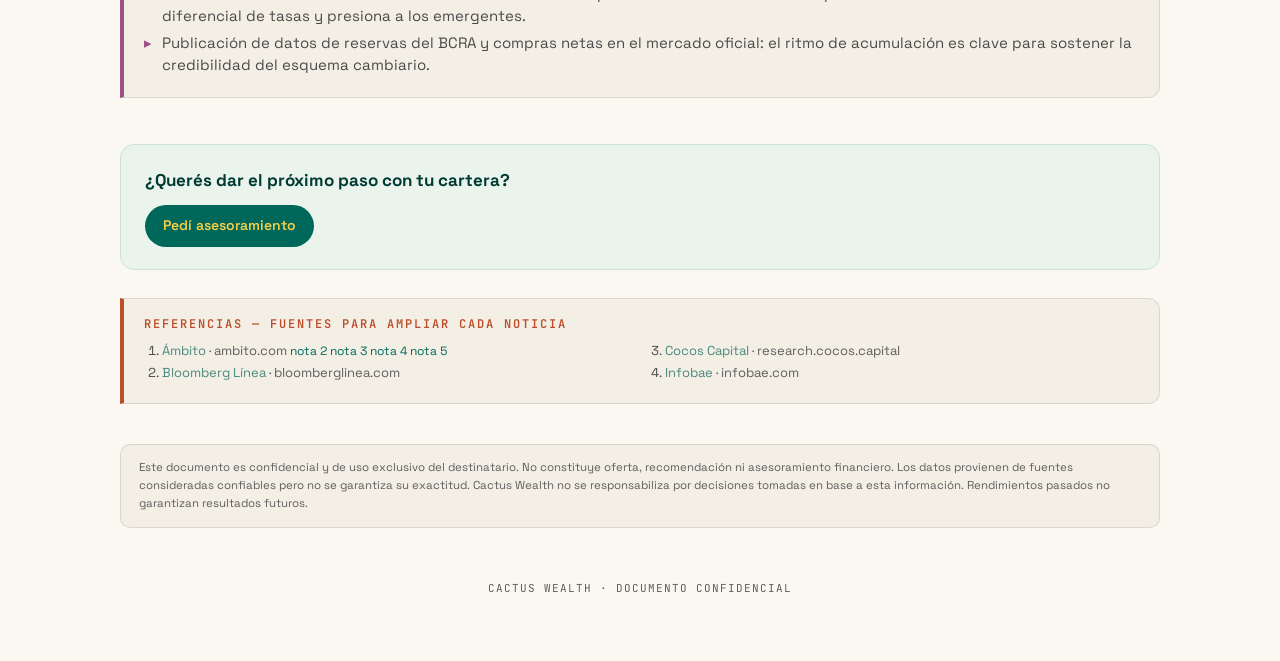
==== commit 97934a31: "brief: 2026-06-23" ====
--- a/brief/2026-06-23/index.html
+++ b/brief/2026-06-23/index.html
@@ -340,24 +340,24 @@
   <!-- COVER NARRATIVE -->
   <section class="wrap" aria-label="Lectura de la semana">
     <div class="kicker">La lectura de la semana</div>
-<div class="lead-narrative"><p><span class="drop">E</span>l Merval cerró la semana a la baja (-0.9% en la última sesión). El dólar Blue se ubica en $1,505.</p><p>El riesgo país se sitúa en 429 puntos básicos. La última inflación mensual fue de 2.1%.</p><p>Se recomienda seguimiento de la evolución macroeconómica y del frente cambiario.</p></div>  </section>
+<div class="lead-narrative"><p><span class="drop">E</span>l dólar oficial acumula seis jornadas consecutivas de suba y la brecha con el blue y el MEP se mantiene contenida, alrededor del 1%. Los bonos soberanos en dólares operan sin cambios relevantes: AL30 en US$64,4 y GD30 en US$65,8. El PBI creció 2,3% interanual en el primer trimestre, traccionado por exportaciones y consumo, pero la inversión volvió a contraerse, señal de que la recuperación todavía tiene base frágil.</p><p>En Estados Unidos, la jornada fue de riesgo afuera: el S&amp;P 500 cayó 1,4% y el Nasdaq 2,2%, golpeados por dudas sobre la rentabilidad de la inteligencia artificial y expectativas de tasas más altas por más tiempo. La curva del Tesoro muestra el tramo largo firme: el bono a 10 años rinde 4,49% y el de 30 años 4,94%. El dólar global (DXY) subió 0,4%, el oro retrocedió y el petróleo WTI cedió 1,8%.</p><p>Para una cartera dolarizada argentina, la combinación importa: tasas altas en EE.UU. encarecen el crédito emergente y presionan las paridades de los bonos soberanos. Conviene monitorear si el riesgo país —en 429 pb según el dato disponible— retoma tendencia alcista, y si el avance del dólar oficial empieza a tensar la brecha en las próximas jornadas.</p></div>  </section>
 
   <!-- THEMES -->
   <section class="wrap themes">
     <div class="theme">
       <div class="theme-num">01</div>
-      <div class="theme-title">Dólar y brecha</div>
-      <div class="theme-blurb">El tipo de cambio sigue marcando el pulso local.</div>
+      <div class="theme-title">Wall Street bajo presión tecnológica</div>
+      <div class="theme-blurb">Las dudas sobre la IA y la expectativa de tasas altas generan ventas en Nasdaq que arrastran a los CEDEARs tecnológicos locales.</div>
     </div>
     <div class="theme">
       <div class="theme-num">02</div>
-      <div class="theme-title">Tasas globales</div>
-      <div class="theme-blurb">Las decisiones de la Fed condicionan a los emergentes.</div>
+      <div class="theme-title">Dólar oficial en racha alcista</div>
+      <div class="theme-blurb">Seis jornadas seguidas de suba del tipo de cambio oficial achican el margen de carry en pesos y elevan la atención sobre la brecha.</div>
     </div>
     <div class="theme">
       <div class="theme-num">03</div>
-      <div class="theme-title">Riesgo país</div>
-      <div class="theme-blurb">La prima de riesgo define el costo de financiamiento.</div>
+      <div class="theme-title">PBI crece, pero sin inversión</div>
+      <div class="theme-blurb">La recuperación del 2,3% interanual se apoya en exportaciones y consumo; sin inversión, la sostenibilidad del ciclo queda en duda.</div>
     </div>
   </section>
 
@@ -365,9 +365,9 @@
   <section class="wrap kpis" aria-label="Indicadores clave">
     <div class="kpi down">
       <div class="kpi-label">Merval</div>
-      <div class="kpi-value">3.247.117</div>
+      <div class="kpi-value">3.247.896</div>
       <div class="kpi-chg down">-0,9%</div>
-<div class="kpi-spark"><img src="[data-uri]" alt=""></div>    </div>
+<div class="kpi-spark"><img src="[data-uri]" alt=""></div>    </div>
     <div class="kpi flat">
       <div class="kpi-label">Dólar Blue</div>
       <div class="kpi-value">$1.505</div>
@@ -380,7 +380,7 @@
 <div class="kpi-spark"><img src="[data-uri]" alt=""></div>    </div>
     <div class="kpi down">
       <div class="kpi-label">Bitcoin</div>
-      <div class="kpi-value">$62.383</div>
+      <div class="kpi-value">$62.350</div>
       <div class="kpi-chg down">-3,2%</div>
 <div class="kpi-spark"><img src="[data-uri]" alt=""></div>    </div>
     <div class="kpi flat">
@@ -396,23 +396,54 @@
     <div class="wrap stories" style="margin-top:var(--gap);">
       <div class="cat-head"><span class="d" style="background:#61C39D;"></span>Argentina — lo que mueve tu cartera</div>
       <article class="lead">
-        <div class="hl">Dólar: por qué el BCRA compra menos divisas para las reservas</div>
-<div class="what">Dólar: por qué el BCRA compra menos divisas para las reservas</div><div class="why"><div class="wl">Por qué te importa</div><div class="wt">Seguimiento relevante para la cartera; ver fuente para el detalle.</div></div>        <div class="meta"><span class="t1"><a href="https://www.cronista.com/finanzas-mercados/dolar-por-que-el-bcra-compra-menos-divisas-para-fortalecer-las-reservas/">El Cronista</a></span> · Argentina · <span class="refnum">[1]</span></div>
+        <div class="hl">El dólar oficial sube por sexta jornada consecutiva</div>
+<div class="what">El tipo de cambio oficial acumula seis subas seguidas y se acerca a niveles no vistos desde enero, con el BCRA moderando el ritmo de compras en el mercado.</div><div class="why"><div class="wl">Por qué te importa</div><div class="wt">La brecha blue-oficial es apenas del 1% (blue $1.505 vs oficial $1.490): una racha sostenida del oficial comprime aún más el incentivo del carry en pesos.</div></div>        <div class="meta"><span class="t1"><a href="https://www.ambito.com/finanzas/el-dolar-extiende-su-racha-alcista-y-el-mayorista-ya-acumula-una-suba-mas-del-4-junio-n6291807">Ámbito</a></span> · Argentina · <span class="refnum">[1]</span></div>
       </article>
       <div class="sats">
         <article class="card">
-          <div class="hl">Subieron el dólar y el riesgo país, mientras cayeron el Merval y acciones en Wall street</div>
-<div class="what">Subieron el dólar y el riesgo país, mientras cayeron el Merval y acciones en Wall street  Urgente24</div><div class="why2"><span class="wl2">Por qué te importa</span><span class="wy">Seguimiento relevante para la cartera; ver fuente para el detalle.</span></div>          <div class="meta"><span class=""><a href="https://news.google.com/rss/articles/[base64]?oc=5">Urgente24</a></span> <span class="refnum">[2]</span></div>
-        </article>
-        <article class="card">
-          <div class="hl">El S&amp;P Merval en dólares sufrió su mayor caída diaria en casi 4 meses y rebotó el riesgo país</div>
-<div class="what">El S&amp;P Merval en dólares sufrió su mayor caída diaria en casi 4 meses y rebotó el riesgo país  Ambito</div><div class="why2"><span class="wl2">Por qué te importa</span><span class="wy">Seguimiento relevante para la cartera; ver fuente para el detalle.</span></div>          <div class="meta"><span class=""><a href="https://news.google.com/rss/articles/[base64]?oc=5">Ambito</a></span> <span class="refnum">[3]</span></div>
+          <div class="hl">El PBI creció 2,3% interanual en el primer trimestre, pero la inversión volvió a caer</div>
+<div class="what">La economía argentina creció 2,3% respecto de igual período de 2025, impulsada por exportaciones y consumo privado. Sin embargo, la inversión registró una nueva contracción.</div><div class="why2"><span class="wl2">Por qué te importa</span><span class="wy">Para el tenedor de acciones locales (Merval, ADRs), el crecimiento sin inversión indica que el rebote puede agotarse antes de lo esperado: los sectores industriales y de construcción —que necesitan capex— son los más sensibles.</span></div>          <div class="meta"><span class="t1"><a href="https://www.ambito.com/el-pbi-crecio-23-anual-el-primer-trimestre-pero-la-inversion-sumo-una-nueva-caida-n6291998">Ámbito</a></span> <span class="refnum">[1]</span></div>
+        </article>
+        <article class="card">
+          <div class="hl">Los salarios registrados le ganaron a la inflación en abril, pero acumulan pérdida en el año</div>
+<div class="what">Según Infobae, los salarios registrados subieron 3,5% en abril, superando la inflación mensual, pero en el acumulado de los primeros cuatro meses del año los sueldos perdieron frente al IPC.</div><div class="why2"><span class="wl2">Por qué te importa</span><span class="wy">La recuperación salarial real, aunque puntual, sostiene el consumo privado que traccionó el PBI del primer trimestre.</span></div>          <div class="meta"><span class="t1"><a href="https://www.infobae.com/economia/2026/06/23/los-salarios-registrados-aumentaron-35-en-abril-y-le-ganaron-a-la-inflacion/">Infobae</a></span> <span class="refnum">[4]</span></div>
+        </article>
+        <article class="card">
+          <div class="hl">La confianza en el Gobierno repunta en junio tras meses de caída</div>
+<div class="what">Según el índice de la Universidad Torcuato Di Tella, la confianza en el Gobierno subió en junio, marcando el primer repunte del año después de varios meses de descenso.</div><div class="why2"><span class="wl2">Por qué te importa</span><span class="wy">La confianza en el Gobierno es un indicador adelantado del riesgo político que descuentan los bonos soberanos.</span></div>          <div class="meta"><span class="t1"><a href="https://research.cocos.capital/Daily_Apertura_2026-06-23.html">Cocos Capital</a></span> <span class="refnum">[3]</span></div>
         </article>
       </div>
       <div class="cat-head"><span class="d" style="background:#5AB1F3;"></span>Mercados globales</div>
       <article class="lead">
-        <div class="hl">China / Fiscal &amp; Crecimiento: China redujo su déficit fiscal acumulado por primera vez en más de dos años, profundizando una política de mayor austeridad pese…</div>
-<div class="what">China redujo su déficit fiscal acumulado por primera vez en más de dos años, profundizando una política de mayor austeridad pese a la debilidad de la demanda interna y la desaceleración económica. El déficit combinado de sus dos principales</div><div class="why"><div class="wl">Por qué te importa</div><div class="wt">Seguimiento relevante para la cartera; ver fuente para el detalle.</div></div>        <div class="meta"><span class="t1"><a href="https://research.cocos.capital/Daily_Apertura_2026-06-23.html">Cocos Capital</a></span> · Global · <span class="refnum">[4]</span></div>
+        <div class="hl">La Fed, el yen débil y la IA sacuden los mercados globales</div>
+<div class="what">Una combinación de señales restrictivas de la Reserva Federal, debilidad del yen japonés y dudas sobre la rentabilidad de la inteligencia artificial desencadenó una corrección fuerte en Wall Street y los mercados europeos.</div><div class="why"><div class="wl">Por qué te importa</div><div class="wt">Tus CEDEARs de NVDA, MSFT y QQQ sufren directamente: caídas en el Nasdaq del 2,2% se transmiten uno a uno al precio en pesos.</div></div>        <div class="meta"><span class="t1"><a href="https://www.ambito.com/finanzas/inteligencia-artificial-yen-e-inflacion-que-el-tifon-que-sacude-los-mercados-viene-asia-n6291867">Ámbito</a></span> · Global · <span class="refnum">[1]</span></div>
+      </article>
+      <div class="sats">
+        <article class="card">
+          <div class="hl">El yen roza mínimos de décadas y Japón advierte intervención coordinada con EE.UU.</div>
+<div class="what">La divisa japonesa acumula una presión vendedora intensa ante las expectativas de suba de tasas en EE.UU. Japón advirtió que tomará medidas firmes y mencionó coordinación con el Tesoro de EE.UU.</div><div class="why2"><span class="wl2">Por qué te importa</span><span class="wy">Un yen muy débil fuerza a inversores japoneses a deshacer posiciones en activos externos para cubrir el descalce cambiario — lo que incluye bonos del Tesoro y acciones globales.</span></div>          <div class="meta"><span class="t1"><a href="https://www.ambito.com/economia/el-yen-roza-minimos-40-anos-y-japon-advierte-que-tomara-medidas-firmes-junto-eeuu-n6291710">Ámbito</a></span> <span class="refnum">[1]</span></div>
+        </article>
+        <article class="card">
+          <div class="hl">El oro pierde impulso y su precio depende ahora de las decisiones de la Fed</div>
+<div class="what">El oro retrocede desde sus máximos recientes a medida que las expectativas de tasas más altas ganan peso como determinante del precio del metal, desplazando a los flujos de inversión asiáticos.</div><div class="why2"><span class="wl2">Por qué te importa</span><span class="wy">Para quien tenga exposición al GLD (CEDEAR de alto volumen incluido en el top 10), el mecanismo es directo: tasas reales más altas en EE.UU. elevan el costo de oportunidad de tener oro.</span></div>          <div class="meta"><span class="t1"><a href="https://www.bloomberglinea.com/mercados/el-oro-pierde-impulso-y-se-acerca-a-los-us4000-el-precio-ahora-depende-de-la-fed/">Bloomberg Línea</a></span> <span class="refnum">[2]</span></div>
+        </article>
+        <article class="card">
+          <div class="hl">China reduce su déficit fiscal por primera vez en más de dos años</div>
+<div class="what">China achicó su déficit fiscal acumulado por primera vez en más de dos años, profundizando una política de mayor austeridad en un contexto de debilidad de la demanda interna.</div><div class="why2"><span class="wl2">Por qué te importa</span><span class="wy">Menos estímulo fiscal chino implica menor demanda de materias primas: el WTI ya cae 1,8% en el día.</span></div>          <div class="meta"><span class="t1"><a href="https://research.cocos.capital/Daily_Apertura_2026-06-23.html">Cocos Capital</a></span> <span class="refnum">[3]</span></div>
+        </article>
+        <article class="card">
+          <div class="hl">Japón y EE.UU. discuten intervención sobre el yen ante nueva debilidad de la divisa</div>
+<div class="what">Según Cocos Capital, la ministra de Finanzas de Japón y el secretario del Tesoro de EE.UU. mantuvieron una conversación sobre el yen, elevando el riesgo de intervención cambiaria coordinada.</div><div class="why2"><span class="wl2">Por qué te importa</span><span class="wy">Una intervención exitosa que fortalezca el yen puede reducir la presión vendedora sobre el Tesoro estadounidense y aflojar levemente las tasas largas — lo que daría alivio a los bonos emergentes como el AL30/GD30.</span></div>          <div class="meta"><span class="t1"><a href="https://research.cocos.capital/Daily_Apertura_2026-06-23.html">Cocos Capital</a></span> <span class="refnum">[3]</span></div>
+        </article>
+        <article class="card">
+          <div class="hl">Brasil recorta su tasa Selic pero advierte que los próximos pasos dependen de los datos</div>
+<div class="what">El Banco Central de Brasil bajó la Selic en 25 puntos básicos hasta 14,25%, pero señaló que el ritmo futuro de recortes dependerá de la evolución de la inflación y los datos de actividad.</div><div class="why2"><span class="wl2">Por qué te importa</span><span class="wy">Brasil es el principal socio comercial de Argentina y su ciclo de tasas afecta los flujos hacia la región: una Selic que no baje con fuerza mantiene el carry brasileño atractivo y puede desviar capitales regionales que de otro modo irían a activos argentinos.</span></div>          <div class="meta"><span class="t1"><a href="https://research.cocos.capital/Daily_Apertura_2026-06-23.html">Cocos Capital</a></span> <span class="refnum">[3]</span></div>
+        </article>
+      </div>
+      <div class="cat-head"><span class="d" style="background:#F7CF47;"></span>Cripto</div>
+      <article class="lead">
+        <div class="hl">Bitcoin cae más del 3% bajo presión de la Fed y salidas institucionales</div>
+<div class="what">Bitcoin retrocedió ante expectativas de política monetaria más restrictiva en EE.UU. y seis semanas consecutivas de salidas netas en los fondos cotizados (ETF) de Bitcoin al contado.</div><div class="why"><div class="wl">Por qué te importa</div><div class="wt">La salida institucional sostenida de los ETF de Bitcoin es la señal clave: no es una caída de sentimiento minorista sino de flujos reales.</div></div>        <div class="meta"><span class="t1"><a href="https://www.ambito.com/finanzas/bitcoin-se-desploma-45-y-perfora-los-us62000-la-fed-y-la-venta-institucional-golpean-al-mercado-cripto-n6291800">Ámbito</a></span> · Cripto · <span class="refnum">[1]</span></div>
       </article>
     </div>
   </section>
@@ -432,18 +463,18 @@
         <div class="tbl-wrap"><table class="tbl">
           <thead><tr><th>Activo</th><th class="n">Cotización</th><th class="n">Día</th><th class="n">Sem.</th><th class="n">YTD</th></tr></thead>
           <tbody><tr><td class="tk0">Merval</td>
-            <td class="n ">$3.247.117,25</td>
+            <td class="n ">$3.247.895,50</td>
             <td class="n down">▼ -0,9%</td>
             <td class="n down">▼ -0,2%</td>
             <td class="n up">▲ +3,9%</td></tr><tr><td class="tk0">YPF</td>
-            <td class="n ">$74.700,00</td>
-            <td class="n down">▼ -1,1%</td>
-            <td class="n down">▼ -2,7%</td>
-            <td class="n up">▲ +32,3%</td></tr><tr><td class="tk0">Galicia</td>
-            <td class="n ">$7.955,00</td>
-            <td class="n down">▼ -2,6%</td>
+            <td class="n ">$74.600,00</td>
+            <td class="n down">▼ -1,2%</td>
+            <td class="n down">▼ -2,8%</td>
+            <td class="n up">▲ +32,2%</td></tr><tr><td class="tk0">Galicia</td>
+            <td class="n ">$7.960,00</td>
             <td class="n down">▼ -2,5%</td>
-            <td class="n down">▼ -1,9%</td></tr><tr><td class="tk0">Macro</td>
+            <td class="n down">▼ -2,5%</td>
+            <td class="n down">▼ -1,8%</td></tr><tr><td class="tk0">Macro</td>
             <td class="n ">$14.650,00</td>
             <td class="n down">▼ -1,8%</td>
             <td class="n up">▲ +1,0%</td>
@@ -456,22 +487,22 @@
             <td class="n down">▼ -1,3%</td>
             <td class="n down">▼ -4,1%</td>
             <td class="n down">▼ -12,8%</td></tr><tr><td class="tk0">BBAR</td>
-            <td class="n ">$10.500,00</td>
+            <td class="n ">$10.520,00</td>
+            <td class="n down">▼ -1,6%</td>
+            <td class="n up">▲ +2,8%</td>
+            <td class="n up">▲ +13,0%</td></tr><tr><td class="tk0">Central Puerto</td>
+            <td class="n ">$2.345,00</td>
+            <td class="n down">▼ -1,4%</td>
+            <td class="n down">▼ -1,1%</td>
+            <td class="n down">▼ -13,1%</td></tr><tr><td class="tk0">Edenor</td>
+            <td class="n ">$1.971,00</td>
+            <td class="n down">▼ -3,3%</td>
+            <td class="n down">▼ -3,8%</td>
+            <td class="n down">▼ -15,0%</td></tr><tr><td class="tk0">TGS</td>
+            <td class="n ">$9.490,00</td>
             <td class="n down">▼ -1,8%</td>
-            <td class="n up">▲ +2,6%</td>
-            <td class="n up">▲ +12,8%</td></tr><tr><td class="tk0">Central Puerto</td>
-            <td class="n ">$2.350,00</td>
-            <td class="n down">▼ -1,2%</td>
-            <td class="n down">▼ -0,9%</td>
-            <td class="n down">▼ -12,9%</td></tr><tr><td class="tk0">Edenor</td>
-            <td class="n ">$1.975,00</td>
-            <td class="n down">▼ -3,1%</td>
-            <td class="n down">▼ -3,6%</td>
-            <td class="n down">▼ -14,9%</td></tr><tr><td class="tk0">TGS</td>
-            <td class="n ">$9.475,00</td>
-            <td class="n down">▼ -2,0%</td>
-            <td class="n up">▲ +0,7%</td>
-            <td class="n down">▼ -0,4%</td></tr></tbody>
+            <td class="n up">▲ +0,9%</td>
+            <td class="n down">▼ -0,3%</td></tr></tbody>
         </table></div>
       </div>
 
@@ -495,7 +526,7 @@
         </table></div>
       </div>
 
-<div class="panel"><img src="[data-uri]" alt="Merval"></div><div class="panel"><img src="[data-uri]" alt="Bonos soberanos"></div>
+<div class="panel"><img src="[data-uri]" alt="Merval"></div><div class="panel"><img src="[data-uri]" alt="Bonos soberanos"></div>
       <div class="panel">
         <div class="sub"><span class="a"></span>Cotización del dólar <span class="cap">— brecha vs. oficial</span></div>
         <div class="tbl-wrap"><table class="tbl">
@@ -539,26 +570,26 @@
             <td class="n down">▼ -0,1%</td>
             <td class="n down">▼ -0,0%</td>
             <td class="n up">▲ +6,8%</td></tr><tr><td class="tk0">Russell 2000</td>
-            <td class="n ">2.975,44</td>
+            <td class="n ">2.975,48</td>
             <td class="n down">▼ -1,0%</td>
-            <td class="n up">▲ +0,3%</td>
+            <td class="n up">▲ +0,4%</td>
             <td class="n up">▲ +18,6%</td></tr><tr><td class="tk0">VIX</td>
             <td class="n ">19,60</td>
             <td class="n down">▲ +13,4%</td>
             <td class="n down">▲ +21,0%</td>
             <td class="n down">▲ +35,1%</td></tr><tr><td class="tk0">Dollar Index</td>
-            <td class="n ">101,38</td>
+            <td class="n ">101,39</td>
             <td class="n up">▲ +0,4%</td>
             <td class="n up">▲ +1,8%</td>
             <td class="n up">▲ +3,0%</td></tr><tr><td class="tk0">Oro</td>
-            <td class="n ">4.129,60</td>
+            <td class="n ">4.129,20</td>
             <td class="n down">▼ -1,3%</td>
             <td class="n down">▼ -4,6%</td>
             <td class="n down">▼ -4,3%</td></tr><tr><td class="tk0">WTI</td>
-            <td class="n ">73,35</td>
-            <td class="n down">▼ -2,0%</td>
-            <td class="n down">▼ -9,2%</td>
-            <td class="n up">▲ +28,0%</td></tr><tr><td class="tk0">US 10Y</td>
+            <td class="n ">73,46</td>
+            <td class="n down">▼ -1,8%</td>
+            <td class="n down">▼ -9,0%</td>
+            <td class="n up">▲ +28,2%</td></tr><tr><td class="tk0">US 10Y</td>
             <td class="n ">4,49</td>
             <td class="n up">▲ +0,9%</td>
             <td class="n up">▲ +0,1%</td>
@@ -584,20 +615,20 @@
         <div class="tbl-wrap"><table class="tbl">
           <thead><tr><th>Activo</th><th class="n">Precio</th><th class="n">24h</th><th class="n">7d</th><th class="n">Cap.</th></tr></thead>
           <tbody><tr><td class="tk0">Bitcoin</td>
-            <td class="n ">$62.383,00</td>
+            <td class="n ">$62.350,00</td>
             <td class="n down">▼ -3,2%</td>
-            <td class="n down">▼ -4,8%</td>
+            <td class="n down">▼ -4,9%</td>
             <td class="n">US$ 1.25 bill.</td></tr><tr><td class="tk0">Ethereum</td>
-            <td class="n ">$1.662,91</td>
-            <td class="n down">▼ -4,2%</td>
-            <td class="n down">▼ -7,3%</td>
+            <td class="n ">$1.661,63</td>
+            <td class="n down">▼ -4,3%</td>
+            <td class="n down">▼ -7,4%</td>
             <td class="n">US$ 201 mil M</td></tr></tbody>
         </table></div>
       </div>
-<div class="panel"><img src="[data-uri]" alt="Bitcoin"></div>
+<div class="panel"><img src="[data-uri]" alt="Bitcoin"></div>
       <div class="panel full">
         <div class="sub"><span class="a"></span>Mapa de mercado <span class="cap">— variación del día</span></div>
-        <img src="[data-uri]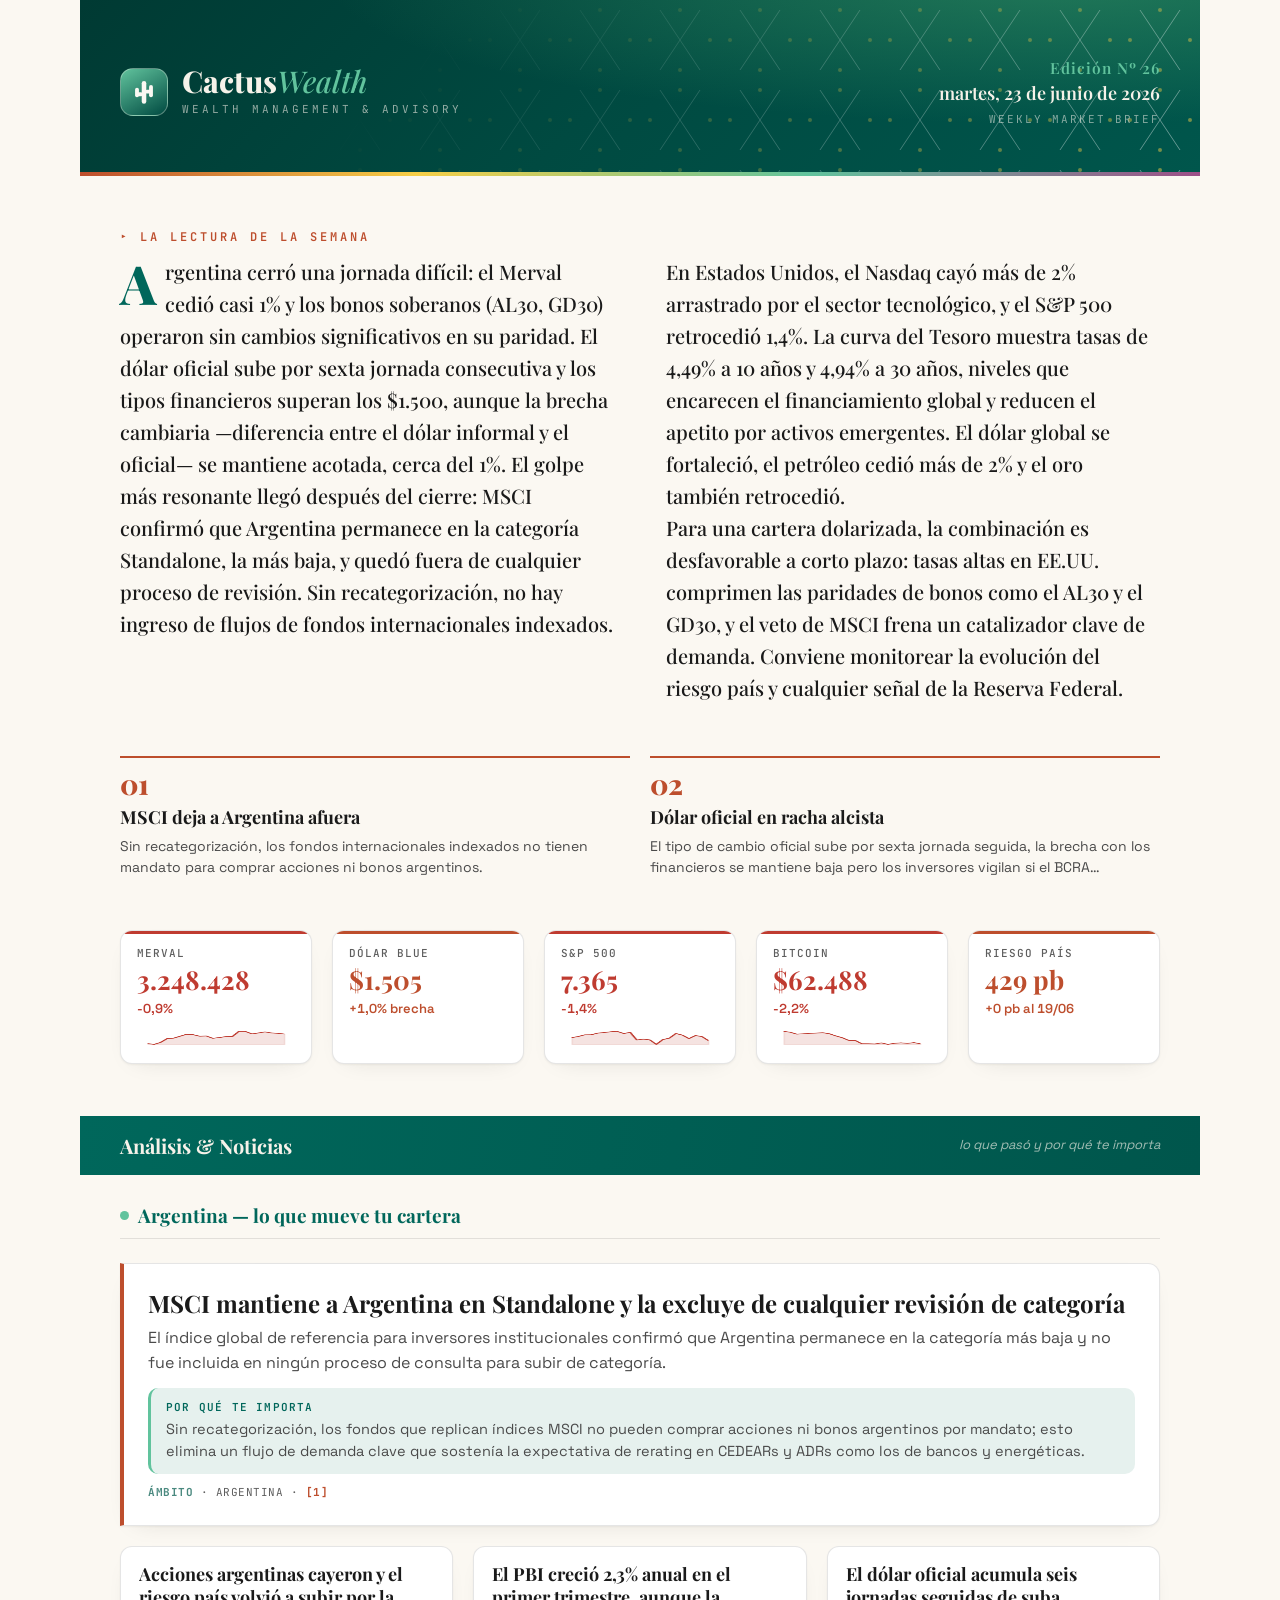
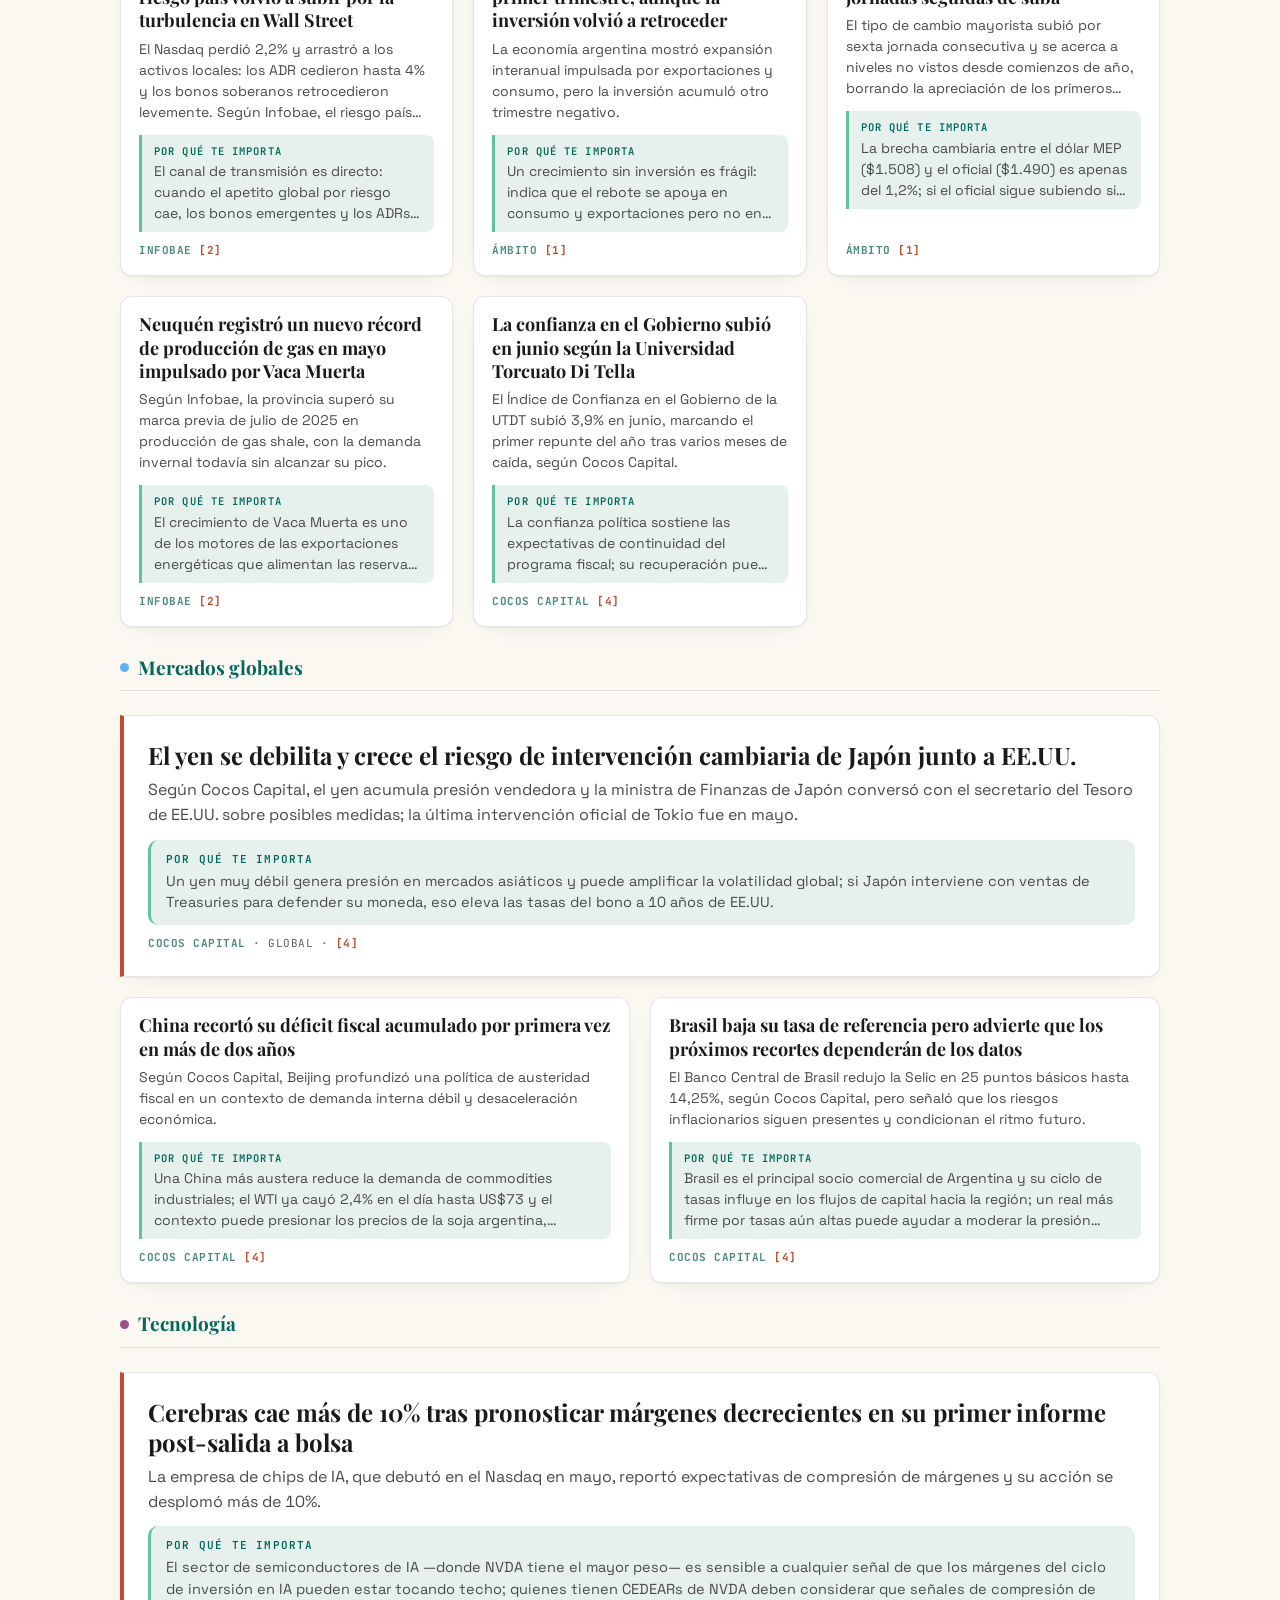
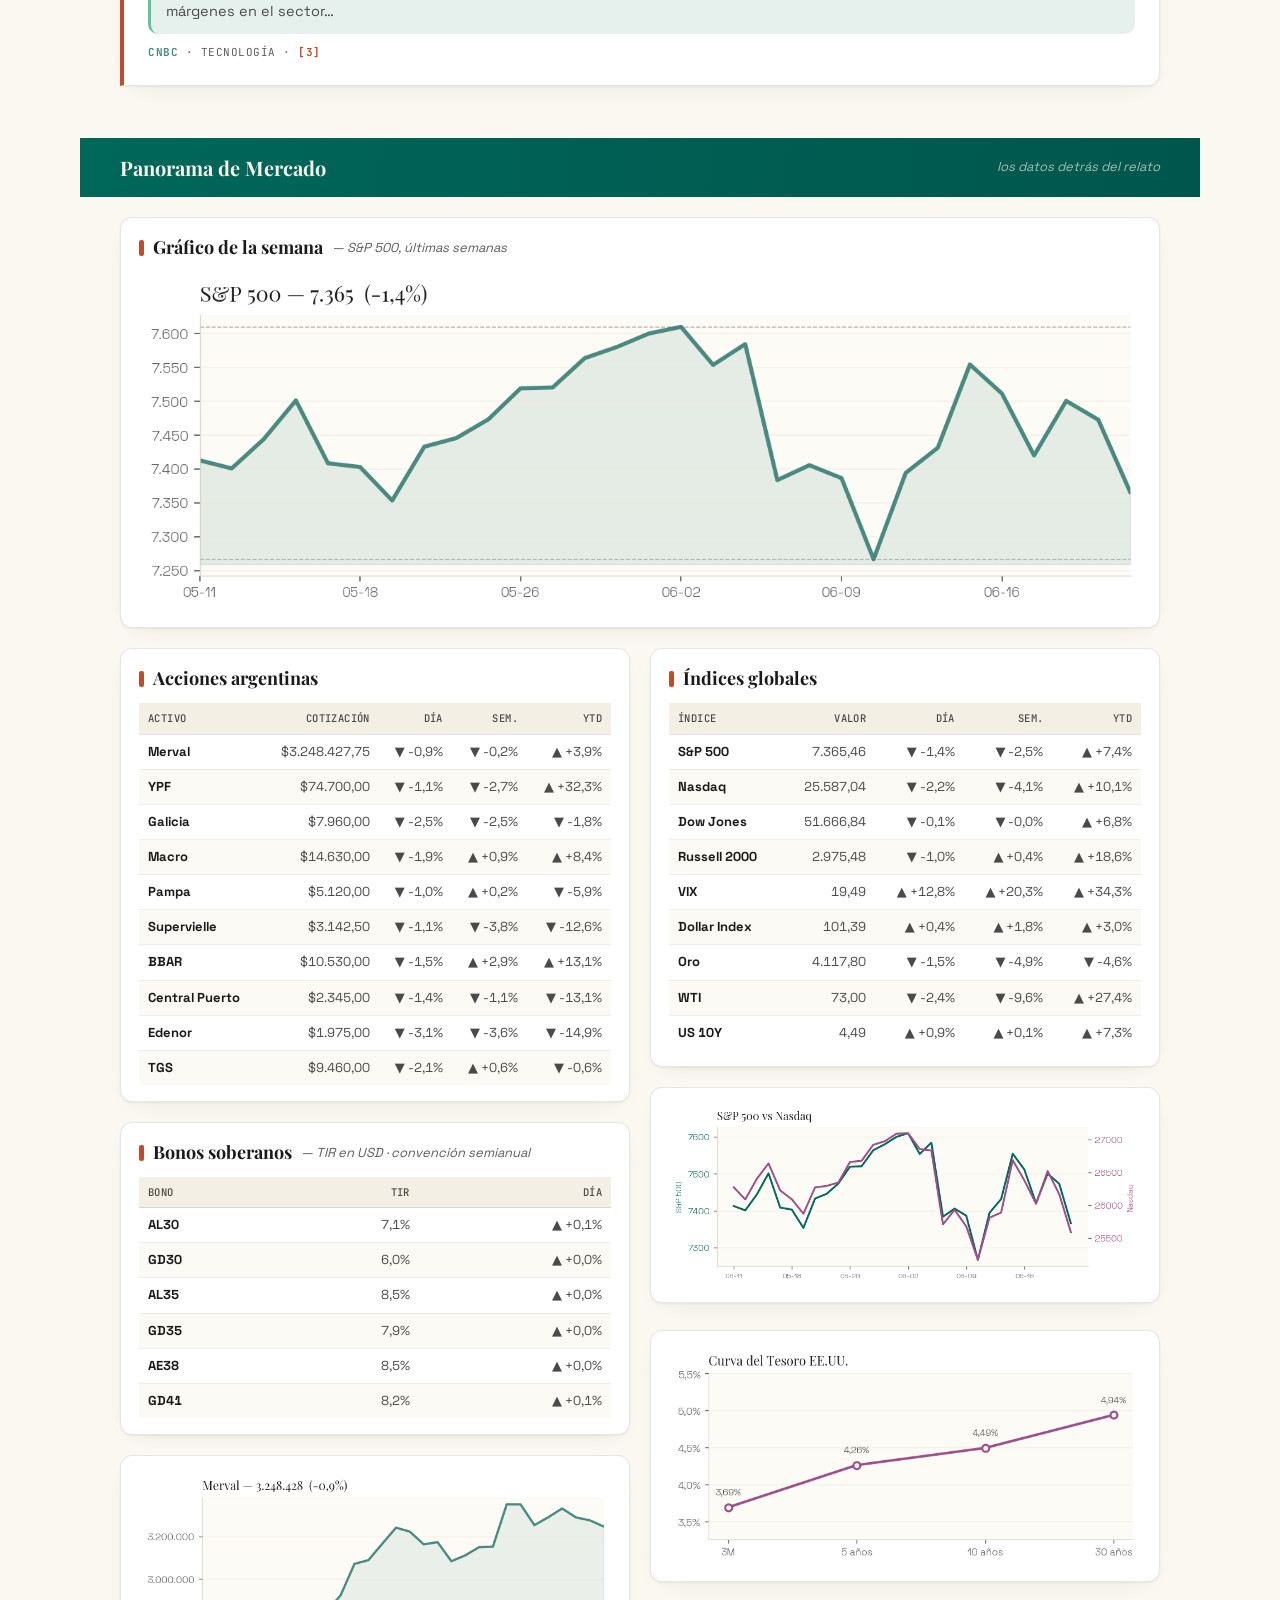
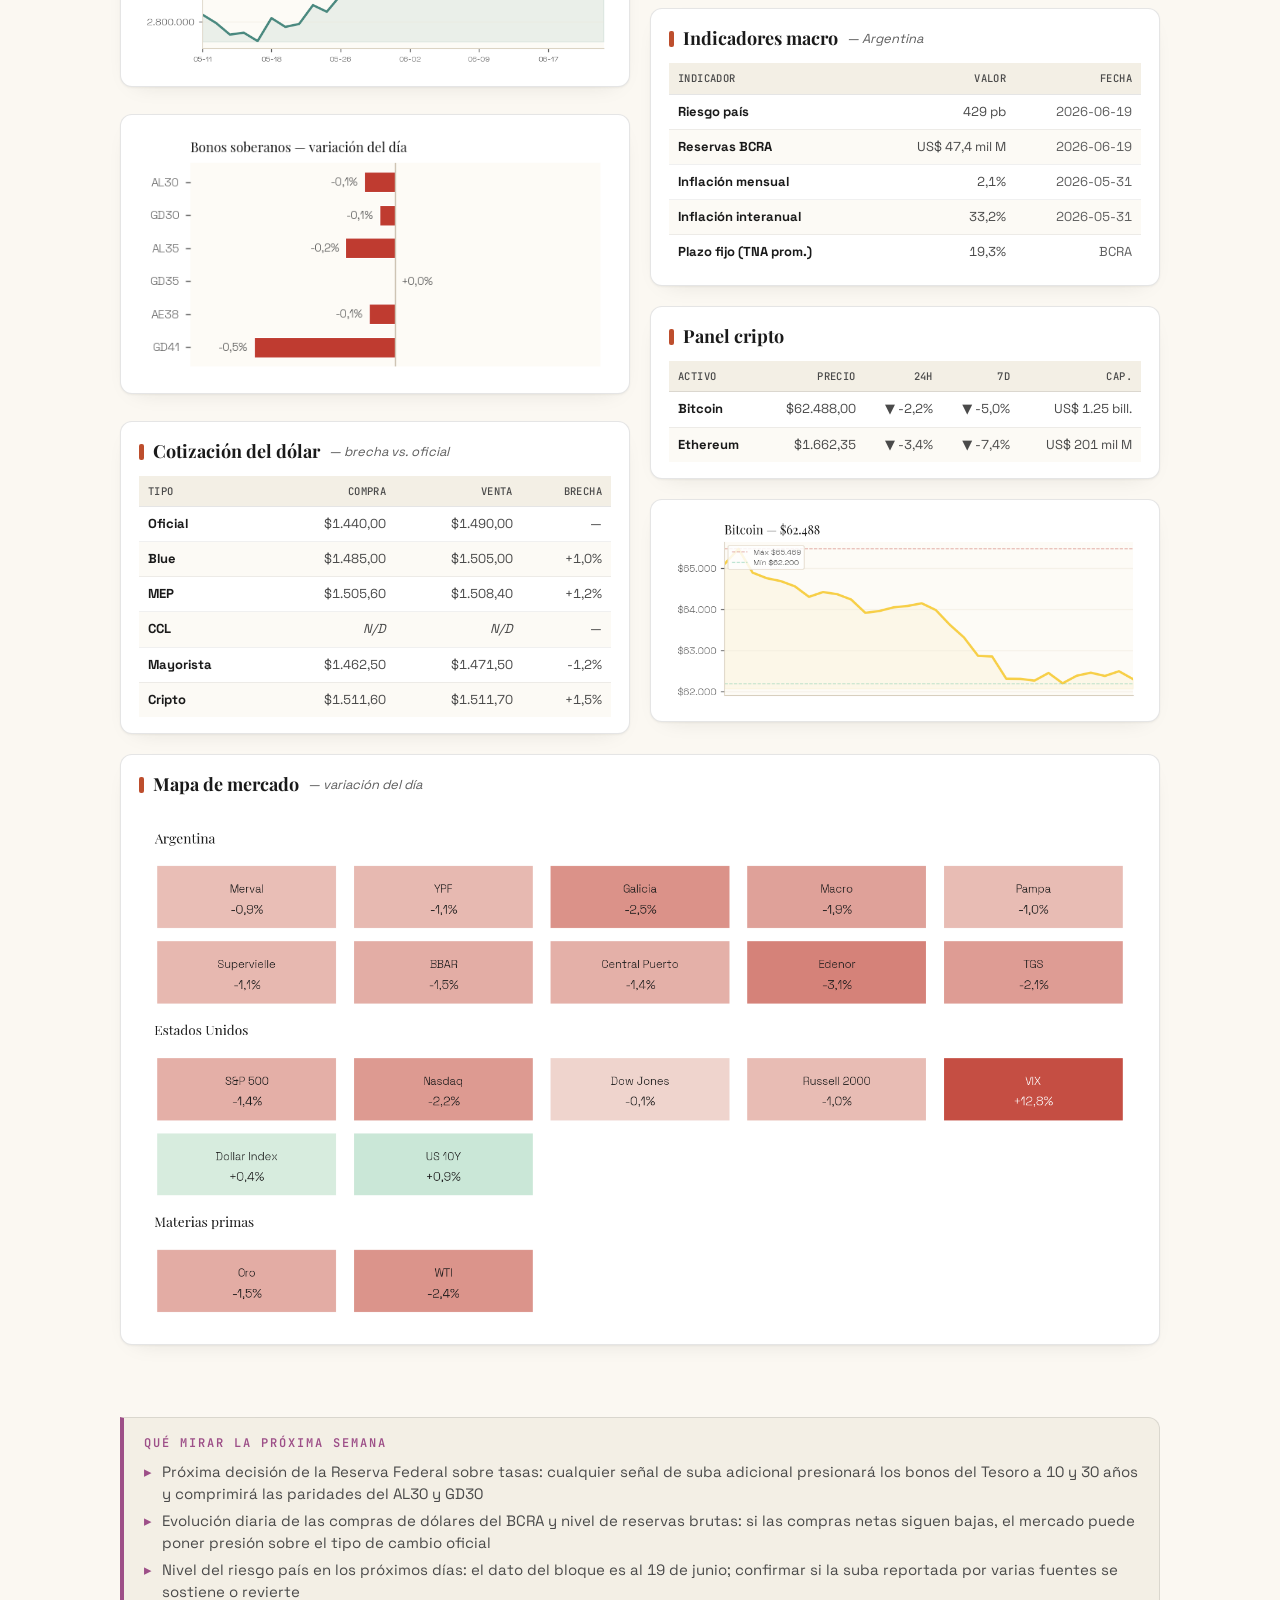
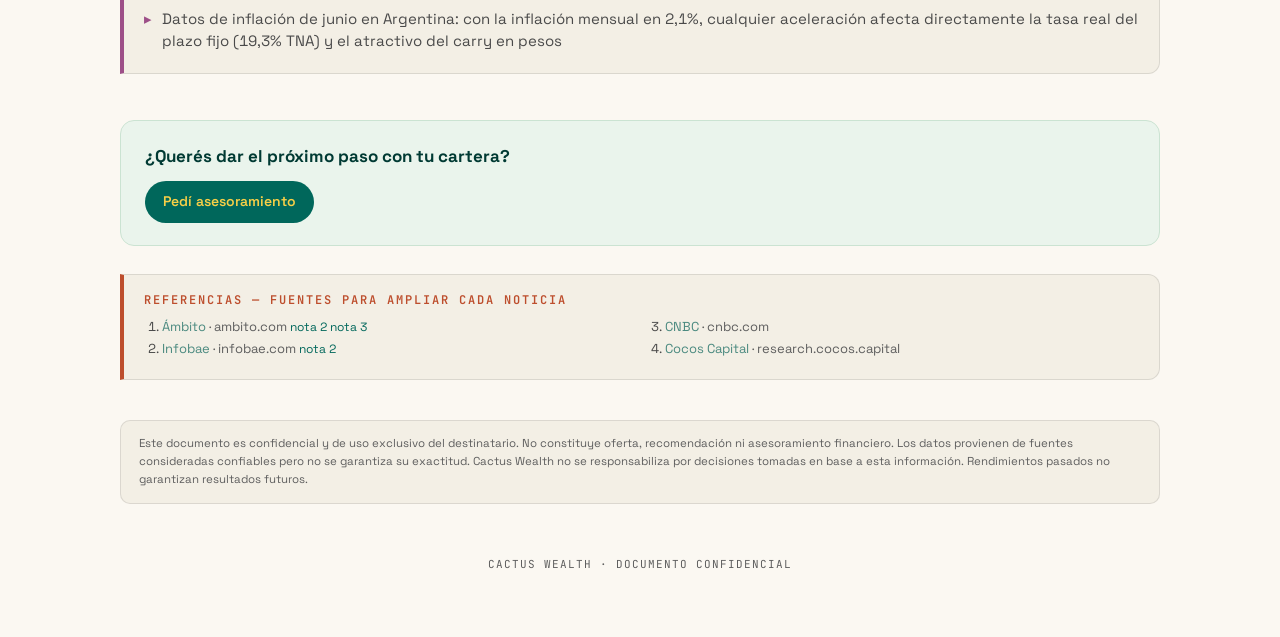
==== commit 3bd86b3e: "brief: 2026-06-23" ====
--- a/brief/2026-06-23/index.html
+++ b/brief/2026-06-23/index.html
@@ -340,24 +340,19 @@
   <!-- COVER NARRATIVE -->
   <section class="wrap" aria-label="Lectura de la semana">
     <div class="kicker">La lectura de la semana</div>
-<div class="lead-narrative"><p><span class="drop">E</span>l dólar oficial acumula seis jornadas consecutivas de suba y la brecha con el blue y el MEP se mantiene contenida, alrededor del 1%. Los bonos soberanos en dólares operan sin cambios relevantes: AL30 en US$64,4 y GD30 en US$65,8. El PBI creció 2,3% interanual en el primer trimestre, traccionado por exportaciones y consumo, pero la inversión volvió a contraerse, señal de que la recuperación todavía tiene base frágil.</p><p>En Estados Unidos, la jornada fue de riesgo afuera: el S&amp;P 500 cayó 1,4% y el Nasdaq 2,2%, golpeados por dudas sobre la rentabilidad de la inteligencia artificial y expectativas de tasas más altas por más tiempo. La curva del Tesoro muestra el tramo largo firme: el bono a 10 años rinde 4,49% y el de 30 años 4,94%. El dólar global (DXY) subió 0,4%, el oro retrocedió y el petróleo WTI cedió 1,8%.</p><p>Para una cartera dolarizada argentina, la combinación importa: tasas altas en EE.UU. encarecen el crédito emergente y presionan las paridades de los bonos soberanos. Conviene monitorear si el riesgo país —en 429 pb según el dato disponible— retoma tendencia alcista, y si el avance del dólar oficial empieza a tensar la brecha en las próximas jornadas.</p></div>  </section>
+<div class="lead-narrative"><p><span class="drop">A</span>rgentina cerró una jornada difícil: el Merval cedió casi 1% y los bonos soberanos (AL30, GD30) operaron sin cambios significativos en su paridad. El dólar oficial sube por sexta jornada consecutiva y los tipos financieros superan los $1.500, aunque la brecha cambiaria —diferencia entre el dólar informal y el oficial— se mantiene acotada, cerca del 1%. El golpe más resonante llegó después del cierre: MSCI confirmó que Argentina permanece en la categoría Standalone, la más baja, y quedó fuera de cualquier proceso de revisión. Sin recategorización, no hay ingreso de flujos de fondos internacionales indexados.</p><p>En Estados Unidos, el Nasdaq cayó más de 2% arrastrado por el sector tecnológico, y el S&amp;P 500 retrocedió 1,4%. La curva del Tesoro muestra tasas de 4,49% a 10 años y 4,94% a 30 años, niveles que encarecen el financiamiento global y reducen el apetito por activos emergentes. El dólar global se fortaleció, el petróleo cedió más de 2% y el oro también retrocedió.</p><p>Para una cartera dolarizada, la combinación es desfavorable a corto plazo: tasas altas en EE.UU. comprimen las paridades de bonos como el AL30 y el GD30, y el veto de MSCI frena un catalizador clave de demanda. Conviene monitorear la evolución del riesgo país y cualquier señal de la Reserva Federal.</p></div>  </section>
 
   <!-- THEMES -->
   <section class="wrap themes">
     <div class="theme">
       <div class="theme-num">01</div>
-      <div class="theme-title">Wall Street bajo presión tecnológica</div>
-      <div class="theme-blurb">Las dudas sobre la IA y la expectativa de tasas altas generan ventas en Nasdaq que arrastran a los CEDEARs tecnológicos locales.</div>
+      <div class="theme-title">MSCI deja a Argentina afuera</div>
+      <div class="theme-blurb">Sin recategorización, los fondos internacionales indexados no tienen mandato para comprar acciones ni bonos argentinos.</div>
     </div>
     <div class="theme">
       <div class="theme-num">02</div>
       <div class="theme-title">Dólar oficial en racha alcista</div>
-      <div class="theme-blurb">Seis jornadas seguidas de suba del tipo de cambio oficial achican el margen de carry en pesos y elevan la atención sobre la brecha.</div>
-    </div>
-    <div class="theme">
-      <div class="theme-num">03</div>
-      <div class="theme-title">PBI crece, pero sin inversión</div>
-      <div class="theme-blurb">La recuperación del 2,3% interanual se apoya en exportaciones y consumo; sin inversión, la sostenibilidad del ciclo queda en duda.</div>
+      <div class="theme-blurb">El tipo de cambio oficial sube por sexta jornada seguida, la brecha con los financieros se mantiene baja pero los inversores vigilan si el BCRA…</div>
     </div>
   </section>
 
@@ -365,9 +360,9 @@
   <section class="wrap kpis" aria-label="Indicadores clave">
     <div class="kpi down">
       <div class="kpi-label">Merval</div>
-      <div class="kpi-value">3.247.896</div>
+      <div class="kpi-value">3.248.428</div>
       <div class="kpi-chg down">-0,9%</div>
-<div class="kpi-spark"><img src="[data-uri]" alt=""></div>    </div>
+<div class="kpi-spark"><img src="[data-uri]" alt=""></div>    </div>
     <div class="kpi flat">
       <div class="kpi-label">Dólar Blue</div>
       <div class="kpi-value">$1.505</div>
@@ -380,8 +375,8 @@
 <div class="kpi-spark"><img src="[data-uri]" alt=""></div>    </div>
     <div class="kpi down">
       <div class="kpi-label">Bitcoin</div>
-      <div class="kpi-value">$62.350</div>
-      <div class="kpi-chg down">-3,2%</div>
+      <div class="kpi-value">$62.488</div>
+      <div class="kpi-chg down">-2,2%</div>
 <div class="kpi-spark"><img src="[data-uri]" alt=""></div>    </div>
     <div class="kpi flat">
       <div class="kpi-label">Riesgo país</div>
@@ -396,54 +391,50 @@
     <div class="wrap stories" style="margin-top:var(--gap);">
       <div class="cat-head"><span class="d" style="background:#61C39D;"></span>Argentina — lo que mueve tu cartera</div>
       <article class="lead">
-        <div class="hl">El dólar oficial sube por sexta jornada consecutiva</div>
-<div class="what">El tipo de cambio oficial acumula seis subas seguidas y se acerca a niveles no vistos desde enero, con el BCRA moderando el ritmo de compras en el mercado.</div><div class="why"><div class="wl">Por qué te importa</div><div class="wt">La brecha blue-oficial es apenas del 1% (blue $1.505 vs oficial $1.490): una racha sostenida del oficial comprime aún más el incentivo del carry en pesos.</div></div>        <div class="meta"><span class="t1"><a href="https://www.ambito.com/finanzas/el-dolar-extiende-su-racha-alcista-y-el-mayorista-ya-acumula-una-suba-mas-del-4-junio-n6291807">Ámbito</a></span> · Argentina · <span class="refnum">[1]</span></div>
+        <div class="hl">MSCI mantiene a Argentina en Standalone y la excluye de cualquier revisión de categoría</div>
+<div class="what">El índice global de referencia para inversores institucionales confirmó que Argentina permanece en la categoría más baja y no fue incluida en ningún proceso de consulta para subir de categoría.</div><div class="why"><div class="wl">Por qué te importa</div><div class="wt">Sin recategorización, los fondos que replican índices MSCI no pueden comprar acciones ni bonos argentinos por mandato; esto elimina un flujo de demanda clave que sostenía la expectativa de rerating en CEDEARs y ADRs como los de bancos y energéticas.</div></div>        <div class="meta"><span class="t1"><a href="https://www.ambito.com/finanzas/golpe-las-expectativas-del-mercado-msci-mantuvo-argentina-standalone-y-la-excluyo-una-revision-categoria-n6292058">Ámbito</a></span> · Argentina · <span class="refnum">[1]</span></div>
       </article>
       <div class="sats">
         <article class="card">
-          <div class="hl">El PBI creció 2,3% interanual en el primer trimestre, pero la inversión volvió a caer</div>
-<div class="what">La economía argentina creció 2,3% respecto de igual período de 2025, impulsada por exportaciones y consumo privado. Sin embargo, la inversión registró una nueva contracción.</div><div class="why2"><span class="wl2">Por qué te importa</span><span class="wy">Para el tenedor de acciones locales (Merval, ADRs), el crecimiento sin inversión indica que el rebote puede agotarse antes de lo esperado: los sectores industriales y de construcción —que necesitan capex— son los más sensibles.</span></div>          <div class="meta"><span class="t1"><a href="https://www.ambito.com/el-pbi-crecio-23-anual-el-primer-trimestre-pero-la-inversion-sumo-una-nueva-caida-n6291998">Ámbito</a></span> <span class="refnum">[1]</span></div>
+          <div class="hl">Acciones argentinas cayeron y el riesgo país volvió a subir por la turbulencia en Wall Street</div>
+<div class="what">El Nasdaq perdió 2,2% y arrastró a los activos locales: los ADR cedieron hasta 4% y los bonos soberanos retrocedieron levemente. Según Infobae, el riesgo país escaló a 433 puntos.</div><div class="why2"><span class="wl2">Por qué te importa</span><span class="wy">El canal de transmisión es directo: cuando el apetito global por riesgo cae, los bonos emergentes y los ADRs de empresas argentinas sufren primero; quienes tienen GD30 o AL30 deben saber que una nueva baja del S&amp;P 500 puede seguir comprimiendo las paridades actuales de US$65-66.</span></div>          <div class="meta"><span class="t1"><a href="https://www.infobae.com/economia/2026/06/23/jornada-financiera-las-acciones-argentinas-cayeron-y-el-riesgo-pais-volvio-a-subir-por-una-turbulencia-en-wall-street/">Infobae</a></span> <span class="refnum">[2]</span></div>
         </article>
         <article class="card">
-          <div class="hl">Los salarios registrados le ganaron a la inflación en abril, pero acumulan pérdida en el año</div>
-<div class="what">Según Infobae, los salarios registrados subieron 3,5% en abril, superando la inflación mensual, pero en el acumulado de los primeros cuatro meses del año los sueldos perdieron frente al IPC.</div><div class="why2"><span class="wl2">Por qué te importa</span><span class="wy">La recuperación salarial real, aunque puntual, sostiene el consumo privado que traccionó el PBI del primer trimestre.</span></div>          <div class="meta"><span class="t1"><a href="https://www.infobae.com/economia/2026/06/23/los-salarios-registrados-aumentaron-35-en-abril-y-le-ganaron-a-la-inflacion/">Infobae</a></span> <span class="refnum">[4]</span></div>
+          <div class="hl">El PBI creció 2,3% anual en el primer trimestre, aunque la inversión volvió a retroceder</div>
+<div class="what">La economía argentina mostró expansión interanual impulsada por exportaciones y consumo, pero la inversión acumuló otro trimestre negativo.</div><div class="why2"><span class="wl2">Por qué te importa</span><span class="wy">Un crecimiento sin inversión es frágil: indica que el rebote se apoya en consumo y exportaciones pero no en formación de capital, lo que limita el potencial de la actividad hacia adelante y puede pesar sobre la renta variable local (Merval) si el dato se repite.</span></div>          <div class="meta"><span class="t1"><a href="https://www.ambito.com/el-pbi-crecio-23-anual-el-primer-trimestre-pero-la-inversion-sumo-una-nueva-caida-n6291998">Ámbito</a></span> <span class="refnum">[1]</span></div>
         </article>
         <article class="card">
-          <div class="hl">La confianza en el Gobierno repunta en junio tras meses de caída</div>
-<div class="what">Según el índice de la Universidad Torcuato Di Tella, la confianza en el Gobierno subió en junio, marcando el primer repunte del año después de varios meses de descenso.</div><div class="why2"><span class="wl2">Por qué te importa</span><span class="wy">La confianza en el Gobierno es un indicador adelantado del riesgo político que descuentan los bonos soberanos.</span></div>          <div class="meta"><span class="t1"><a href="https://research.cocos.capital/Daily_Apertura_2026-06-23.html">Cocos Capital</a></span> <span class="refnum">[3]</span></div>
+          <div class="hl">El dólar oficial acumula seis jornadas seguidas de suba</div>
+<div class="what">El tipo de cambio mayorista subió por sexta jornada consecutiva y se acerca a niveles no vistos desde comienzos de año, borrando la apreciación de los primeros meses.</div><div class="why2"><span class="wl2">Por qué te importa</span><span class="wy">La brecha cambiaria entre el dólar MEP ($1.508) y el oficial ($1.490) es apenas del 1,2%; si el oficial sigue subiendo sin que los financieros lo acompañen, el carry en pesos (plazo fijo al 19,3% TNA) pierde atractivo relativo frente a mantener dólares.</span></div>          <div class="meta"><span class="t1"><a href="https://www.ambito.com/finanzas/el-dolar-extiende-su-racha-alcista-y-el-mayorista-ya-acumula-una-suba-mas-del-4-junio-n6291807">Ámbito</a></span> <span class="refnum">[1]</span></div>
+        </article>
+        <article class="card">
+          <div class="hl">Neuquén registró un nuevo récord de producción de gas en mayo impulsado por Vaca Muerta</div>
+<div class="what">Según Infobae, la provincia superó su marca previa de julio de 2025 en producción de gas shale, con la demanda invernal todavía sin alcanzar su pico.</div><div class="why2"><span class="wl2">Por qué te importa</span><span class="wy">El crecimiento de Vaca Muerta es uno de los motores de las exportaciones energéticas que alimentan las reservas del BCRA; los CEDEARs de empresas con exposición a shale gas (como las energéticas locales que cotizan como ADR) pueden beneficiarse si la producción sostiene este…</span></div>          <div class="meta"><span class="t1"><a href="https://www.infobae.com/economia/2026/06/23/neuquen-registro-un-record-historico-de-produccion-de-gas-en-mayo-y-podria-seguir-creciendo-por-el-invierno/">Infobae</a></span> <span class="refnum">[2]</span></div>
+        </article>
+        <article class="card">
+          <div class="hl">La confianza en el Gobierno subió en junio según la Universidad Torcuato Di Tella</div>
+<div class="what">El Índice de Confianza en el Gobierno de la UTDT subió 3,9% en junio, marcando el primer repunte del año tras varios meses de caída, según Cocos Capital.</div><div class="why2"><span class="wl2">Por qué te importa</span><span class="wy">La confianza política sostiene las expectativas de continuidad del programa fiscal; su recuperación puede amortiguar el impacto del golpe MSCI en activos locales, pero no reemplaza catalizadores de flujo externo: el riesgo país sigue siendo la variable a monitorear.</span></div>          <div class="meta"><span class="t1"><a href="https://research.cocos.capital/Daily_Apertura_2026-06-23.html">Cocos Capital</a></span> <span class="refnum">[4]</span></div>
         </article>
       </div>
       <div class="cat-head"><span class="d" style="background:#5AB1F3;"></span>Mercados globales</div>
       <article class="lead">
-        <div class="hl">La Fed, el yen débil y la IA sacuden los mercados globales</div>
-<div class="what">Una combinación de señales restrictivas de la Reserva Federal, debilidad del yen japonés y dudas sobre la rentabilidad de la inteligencia artificial desencadenó una corrección fuerte en Wall Street y los mercados europeos.</div><div class="why"><div class="wl">Por qué te importa</div><div class="wt">Tus CEDEARs de NVDA, MSFT y QQQ sufren directamente: caídas en el Nasdaq del 2,2% se transmiten uno a uno al precio en pesos.</div></div>        <div class="meta"><span class="t1"><a href="https://www.ambito.com/finanzas/inteligencia-artificial-yen-e-inflacion-que-el-tifon-que-sacude-los-mercados-viene-asia-n6291867">Ámbito</a></span> · Global · <span class="refnum">[1]</span></div>
+        <div class="hl">El yen se debilita y crece el riesgo de intervención cambiaria de Japón junto a EE.UU.</div>
+<div class="what">Según Cocos Capital, el yen acumula presión vendedora y la ministra de Finanzas de Japón conversó con el secretario del Tesoro de EE.UU. sobre posibles medidas; la última intervención oficial de Tokio fue en mayo.</div><div class="why"><div class="wl">Por qué te importa</div><div class="wt">Un yen muy débil genera presión en mercados asiáticos y puede amplificar la volatilidad global; si Japón interviene con ventas de Treasuries para defender su moneda, eso eleva las tasas del bono a 10 años de EE.UU.</div></div>        <div class="meta"><span class="t1"><a href="https://research.cocos.capital/Daily_Apertura_2026-06-23.html">Cocos Capital</a></span> · Global · <span class="refnum">[4]</span></div>
       </article>
       <div class="sats">
         <article class="card">
-          <div class="hl">El yen roza mínimos de décadas y Japón advierte intervención coordinada con EE.UU.</div>
-<div class="what">La divisa japonesa acumula una presión vendedora intensa ante las expectativas de suba de tasas en EE.UU. Japón advirtió que tomará medidas firmes y mencionó coordinación con el Tesoro de EE.UU.</div><div class="why2"><span class="wl2">Por qué te importa</span><span class="wy">Un yen muy débil fuerza a inversores japoneses a deshacer posiciones en activos externos para cubrir el descalce cambiario — lo que incluye bonos del Tesoro y acciones globales.</span></div>          <div class="meta"><span class="t1"><a href="https://www.ambito.com/economia/el-yen-roza-minimos-40-anos-y-japon-advierte-que-tomara-medidas-firmes-junto-eeuu-n6291710">Ámbito</a></span> <span class="refnum">[1]</span></div>
+          <div class="hl">China recortó su déficit fiscal acumulado por primera vez en más de dos años</div>
+<div class="what">Según Cocos Capital, Beijing profundizó una política de austeridad fiscal en un contexto de demanda interna débil y desaceleración económica.</div><div class="why2"><span class="wl2">Por qué te importa</span><span class="wy">Una China más austera reduce la demanda de commodities industriales; el WTI ya cayó 2,4% en el día hasta US$73 y el contexto puede presionar los precios de la soja argentina, afectando las divisas que el BCRA necesita para sostener las reservas.</span></div>          <div class="meta"><span class="t1"><a href="https://research.cocos.capital/Daily_Apertura_2026-06-23.html">Cocos Capital</a></span> <span class="refnum">[4]</span></div>
         </article>
         <article class="card">
-          <div class="hl">El oro pierde impulso y su precio depende ahora de las decisiones de la Fed</div>
-<div class="what">El oro retrocede desde sus máximos recientes a medida que las expectativas de tasas más altas ganan peso como determinante del precio del metal, desplazando a los flujos de inversión asiáticos.</div><div class="why2"><span class="wl2">Por qué te importa</span><span class="wy">Para quien tenga exposición al GLD (CEDEAR de alto volumen incluido en el top 10), el mecanismo es directo: tasas reales más altas en EE.UU. elevan el costo de oportunidad de tener oro.</span></div>          <div class="meta"><span class="t1"><a href="https://www.bloomberglinea.com/mercados/el-oro-pierde-impulso-y-se-acerca-a-los-us4000-el-precio-ahora-depende-de-la-fed/">Bloomberg Línea</a></span> <span class="refnum">[2]</span></div>
+          <div class="hl">Brasil baja su tasa de referencia pero advierte que los próximos recortes dependerán de los datos</div>
+<div class="what">El Banco Central de Brasil redujo la Selic en 25 puntos básicos hasta 14,25%, según Cocos Capital, pero señaló que los riesgos inflacionarios siguen presentes y condicionan el ritmo futuro.</div><div class="why2"><span class="wl2">Por qué te importa</span><span class="wy">Brasil es el principal socio comercial de Argentina y su ciclo de tasas influye en los flujos de capital hacia la región; un real más firme por tasas aún altas puede ayudar a moderar la presión cambiaria sobre el peso, aunque el margen es limitado mientras la Fed no baje.</span></div>          <div class="meta"><span class="t1"><a href="https://research.cocos.capital/Daily_Apertura_2026-06-23.html">Cocos Capital</a></span> <span class="refnum">[4]</span></div>
         </article>
-        <article class="card">
-          <div class="hl">China reduce su déficit fiscal por primera vez en más de dos años</div>
-<div class="what">China achicó su déficit fiscal acumulado por primera vez en más de dos años, profundizando una política de mayor austeridad en un contexto de debilidad de la demanda interna.</div><div class="why2"><span class="wl2">Por qué te importa</span><span class="wy">Menos estímulo fiscal chino implica menor demanda de materias primas: el WTI ya cae 1,8% en el día.</span></div>          <div class="meta"><span class="t1"><a href="https://research.cocos.capital/Daily_Apertura_2026-06-23.html">Cocos Capital</a></span> <span class="refnum">[3]</span></div>
-        </article>
-        <article class="card">
-          <div class="hl">Japón y EE.UU. discuten intervención sobre el yen ante nueva debilidad de la divisa</div>
-<div class="what">Según Cocos Capital, la ministra de Finanzas de Japón y el secretario del Tesoro de EE.UU. mantuvieron una conversación sobre el yen, elevando el riesgo de intervención cambiaria coordinada.</div><div class="why2"><span class="wl2">Por qué te importa</span><span class="wy">Una intervención exitosa que fortalezca el yen puede reducir la presión vendedora sobre el Tesoro estadounidense y aflojar levemente las tasas largas — lo que daría alivio a los bonos emergentes como el AL30/GD30.</span></div>          <div class="meta"><span class="t1"><a href="https://research.cocos.capital/Daily_Apertura_2026-06-23.html">Cocos Capital</a></span> <span class="refnum">[3]</span></div>
-        </article>
-        <article class="card">
-          <div class="hl">Brasil recorta su tasa Selic pero advierte que los próximos pasos dependen de los datos</div>
-<div class="what">El Banco Central de Brasil bajó la Selic en 25 puntos básicos hasta 14,25%, pero señaló que el ritmo futuro de recortes dependerá de la evolución de la inflación y los datos de actividad.</div><div class="why2"><span class="wl2">Por qué te importa</span><span class="wy">Brasil es el principal socio comercial de Argentina y su ciclo de tasas afecta los flujos hacia la región: una Selic que no baje con fuerza mantiene el carry brasileño atractivo y puede desviar capitales regionales que de otro modo irían a activos argentinos.</span></div>          <div class="meta"><span class="t1"><a href="https://research.cocos.capital/Daily_Apertura_2026-06-23.html">Cocos Capital</a></span> <span class="refnum">[3]</span></div>
-        </article>
-      </div>
-      <div class="cat-head"><span class="d" style="background:#F7CF47;"></span>Cripto</div>
+      </div>
+      <div class="cat-head"><span class="d" style="background:#9D4F88;"></span>Tecnología</div>
       <article class="lead">
-        <div class="hl">Bitcoin cae más del 3% bajo presión de la Fed y salidas institucionales</div>
-<div class="what">Bitcoin retrocedió ante expectativas de política monetaria más restrictiva en EE.UU. y seis semanas consecutivas de salidas netas en los fondos cotizados (ETF) de Bitcoin al contado.</div><div class="why"><div class="wl">Por qué te importa</div><div class="wt">La salida institucional sostenida de los ETF de Bitcoin es la señal clave: no es una caída de sentimiento minorista sino de flujos reales.</div></div>        <div class="meta"><span class="t1"><a href="https://www.ambito.com/finanzas/bitcoin-se-desploma-45-y-perfora-los-us62000-la-fed-y-la-venta-institucional-golpean-al-mercado-cripto-n6291800">Ámbito</a></span> · Cripto · <span class="refnum">[1]</span></div>
+        <div class="hl">Cerebras cae más de 10% tras pronosticar márgenes decrecientes en su primer informe post-salida a bolsa</div>
+<div class="what">La empresa de chips de IA, que debutó en el Nasdaq en mayo, reportó expectativas de compresión de márgenes y su acción se desplomó más de 10%.</div><div class="why"><div class="wl">Por qué te importa</div><div class="wt">El sector de semiconductores de IA —donde NVDA tiene el mayor peso— es sensible a cualquier señal de que los márgenes del ciclo de inversión en IA pueden estar tocando techo; quienes tienen CEDEARs de NVDA deben considerar que señales de compresión de márgenes en el sector…</div></div>        <div class="meta"><span class="t1"><a href="https://www.cnbc.com/2026/06/23/cerebras-cbrs-q1-earnings-report-2026.html">CNBC</a></span> · Tecnología · <span class="refnum">[3]</span></div>
       </article>
     </div>
   </section>
@@ -463,46 +454,46 @@
         <div class="tbl-wrap"><table class="tbl">
           <thead><tr><th>Activo</th><th class="n">Cotización</th><th class="n">Día</th><th class="n">Sem.</th><th class="n">YTD</th></tr></thead>
           <tbody><tr><td class="tk0">Merval</td>
-            <td class="n ">$3.247.895,50</td>
+            <td class="n ">$3.248.427,75</td>
             <td class="n down">▼ -0,9%</td>
             <td class="n down">▼ -0,2%</td>
             <td class="n up">▲ +3,9%</td></tr><tr><td class="tk0">YPF</td>
-            <td class="n ">$74.600,00</td>
-            <td class="n down">▼ -1,2%</td>
-            <td class="n down">▼ -2,8%</td>
-            <td class="n up">▲ +32,2%</td></tr><tr><td class="tk0">Galicia</td>
+            <td class="n ">$74.700,00</td>
+            <td class="n down">▼ -1,1%</td>
+            <td class="n down">▼ -2,7%</td>
+            <td class="n up">▲ +32,3%</td></tr><tr><td class="tk0">Galicia</td>
             <td class="n ">$7.960,00</td>
             <td class="n down">▼ -2,5%</td>
             <td class="n down">▼ -2,5%</td>
             <td class="n down">▼ -1,8%</td></tr><tr><td class="tk0">Macro</td>
-            <td class="n ">$14.650,00</td>
-            <td class="n down">▼ -1,8%</td>
-            <td class="n up">▲ +1,0%</td>
-            <td class="n up">▲ +8,5%</td></tr><tr><td class="tk0">Pampa</td>
+            <td class="n ">$14.630,00</td>
+            <td class="n down">▼ -1,9%</td>
+            <td class="n up">▲ +0,9%</td>
+            <td class="n up">▲ +8,4%</td></tr><tr><td class="tk0">Pampa</td>
             <td class="n ">$5.120,00</td>
             <td class="n down">▼ -1,0%</td>
             <td class="n up">▲ +0,2%</td>
             <td class="n down">▼ -5,9%</td></tr><tr><td class="tk0">Supervielle</td>
-            <td class="n ">$3.135,00</td>
-            <td class="n down">▼ -1,3%</td>
-            <td class="n down">▼ -4,1%</td>
-            <td class="n down">▼ -12,8%</td></tr><tr><td class="tk0">BBAR</td>
-            <td class="n ">$10.520,00</td>
-            <td class="n down">▼ -1,6%</td>
-            <td class="n up">▲ +2,8%</td>
-            <td class="n up">▲ +13,0%</td></tr><tr><td class="tk0">Central Puerto</td>
+            <td class="n ">$3.142,50</td>
+            <td class="n down">▼ -1,1%</td>
+            <td class="n down">▼ -3,8%</td>
+            <td class="n down">▼ -12,6%</td></tr><tr><td class="tk0">BBAR</td>
+            <td class="n ">$10.530,00</td>
+            <td class="n down">▼ -1,5%</td>
+            <td class="n up">▲ +2,9%</td>
+            <td class="n up">▲ +13,1%</td></tr><tr><td class="tk0">Central Puerto</td>
             <td class="n ">$2.345,00</td>
             <td class="n down">▼ -1,4%</td>
             <td class="n down">▼ -1,1%</td>
             <td class="n down">▼ -13,1%</td></tr><tr><td class="tk0">Edenor</td>
-            <td class="n ">$1.971,00</td>
-            <td class="n down">▼ -3,3%</td>
-            <td class="n down">▼ -3,8%</td>
-            <td class="n down">▼ -15,0%</td></tr><tr><td class="tk0">TGS</td>
-            <td class="n ">$9.490,00</td>
-            <td class="n down">▼ -1,8%</td>
-            <td class="n up">▲ +0,9%</td>
-            <td class="n down">▼ -0,3%</td></tr></tbody>
+            <td class="n ">$1.975,00</td>
+            <td class="n down">▼ -3,1%</td>
+            <td class="n down">▼ -3,6%</td>
+            <td class="n down">▼ -14,9%</td></tr><tr><td class="tk0">TGS</td>
+            <td class="n ">$9.460,00</td>
+            <td class="n down">▼ -2,1%</td>
+            <td class="n up">▲ +0,6%</td>
+            <td class="n down">▼ -0,6%</td></tr></tbody>
         </table></div>
       </div>
 
@@ -526,7 +517,7 @@
         </table></div>
       </div>
 
-<div class="panel"><img src="[data-uri]" alt="Merval"></div><div class="panel"><img src="[data-uri]" alt="Bonos soberanos"></div>
+<div class="panel"><img src="[data-uri]" alt="Merval"></div><div class="panel"><img src="[data-uri]" alt="Bonos soberanos"></div>
       <div class="panel">
         <div class="sub"><span class="a"></span>Cotización del dólar <span class="cap">— brecha vs. oficial</span></div>
         <div class="tbl-wrap"><table class="tbl">
@@ -574,22 +565,22 @@
             <td class="n down">▼ -1,0%</td>
             <td class="n up">▲ +0,4%</td>
             <td class="n up">▲ +18,6%</td></tr><tr><td class="tk0">VIX</td>
-            <td class="n ">19,60</td>
-            <td class="n down">▲ +13,4%</td>
-            <td class="n down">▲ +21,0%</td>
-            <td class="n down">▲ +35,1%</td></tr><tr><td class="tk0">Dollar Index</td>
+            <td class="n ">19,49</td>
+            <td class="n down">▲ +12,8%</td>
+            <td class="n down">▲ +20,3%</td>
+            <td class="n down">▲ +34,3%</td></tr><tr><td class="tk0">Dollar Index</td>
             <td class="n ">101,39</td>
             <td class="n up">▲ +0,4%</td>
             <td class="n up">▲ +1,8%</td>
             <td class="n up">▲ +3,0%</td></tr><tr><td class="tk0">Oro</td>
-            <td class="n ">4.129,20</td>
-            <td class="n down">▼ -1,3%</td>
-            <td class="n down">▼ -4,6%</td>
-            <td class="n down">▼ -4,3%</td></tr><tr><td class="tk0">WTI</td>
-            <td class="n ">73,46</td>
-            <td class="n down">▼ -1,8%</td>
-            <td class="n down">▼ -9,0%</td>
-            <td class="n up">▲ +28,2%</td></tr><tr><td class="tk0">US 10Y</td>
+            <td class="n ">4.117,80</td>
+            <td class="n down">▼ -1,5%</td>
+            <td class="n down">▼ -4,9%</td>
+            <td class="n down">▼ -4,6%</td></tr><tr><td class="tk0">WTI</td>
+            <td class="n ">73,00</td>
+            <td class="n down">▼ -2,4%</td>
+            <td class="n down">▼ -9,6%</td>
+            <td class="n up">▲ +27,4%</td></tr><tr><td class="tk0">US 10Y</td>
             <td class="n ">4,49</td>
             <td class="n up">▲ +0,9%</td>
             <td class="n up">▲ +0,1%</td>
@@ -615,20 +606,20 @@
         <div class="tbl-wrap"><table class="tbl">
           <thead><tr><th>Activo</th><th class="n">Precio</th><th class="n">24h</th><th class="n">7d</th><th class="n">Cap.</th></tr></thead>
           <tbody><tr><td class="tk0">Bitcoin</td>
-            <td class="n ">$62.350,00</td>
-            <td class="n down">▼ -3,2%</td>
-            <td class="n down">▼ -4,9%</td>
+            <td class="n ">$62.488,00</td>
+            <td class="n down">▼ -2,2%</td>
+            <td class="n down">▼ -5,0%</td>
             <td class="n">US$ 1.25 bill.</td></tr><tr><td class="tk0">Ethereum</td>
-            <td class="n ">$1.661,63</td>
-            <td class="n down">▼ -4,3%</td>
+            <td class="n ">$1.662,35</td>
+            <td class="n down">▼ -3,4%</td>
             <td class="n down">▼ -7,4%</td>
             <td class="n">US$ 201 mil M</td></tr></tbody>
         </table></div>
       </div>
-<div class="panel"><img src="[data-uri]" alt="Bitcoin"></div>
+<div class="panel"><img src="[data-uri]" alt="Bitcoin"></div>
       <div class="panel full">
         <div class="sub"><span class="a"></span>Mapa de mercado <span class="cap">— variación del día</span></div>
-        <img src="[data-uri]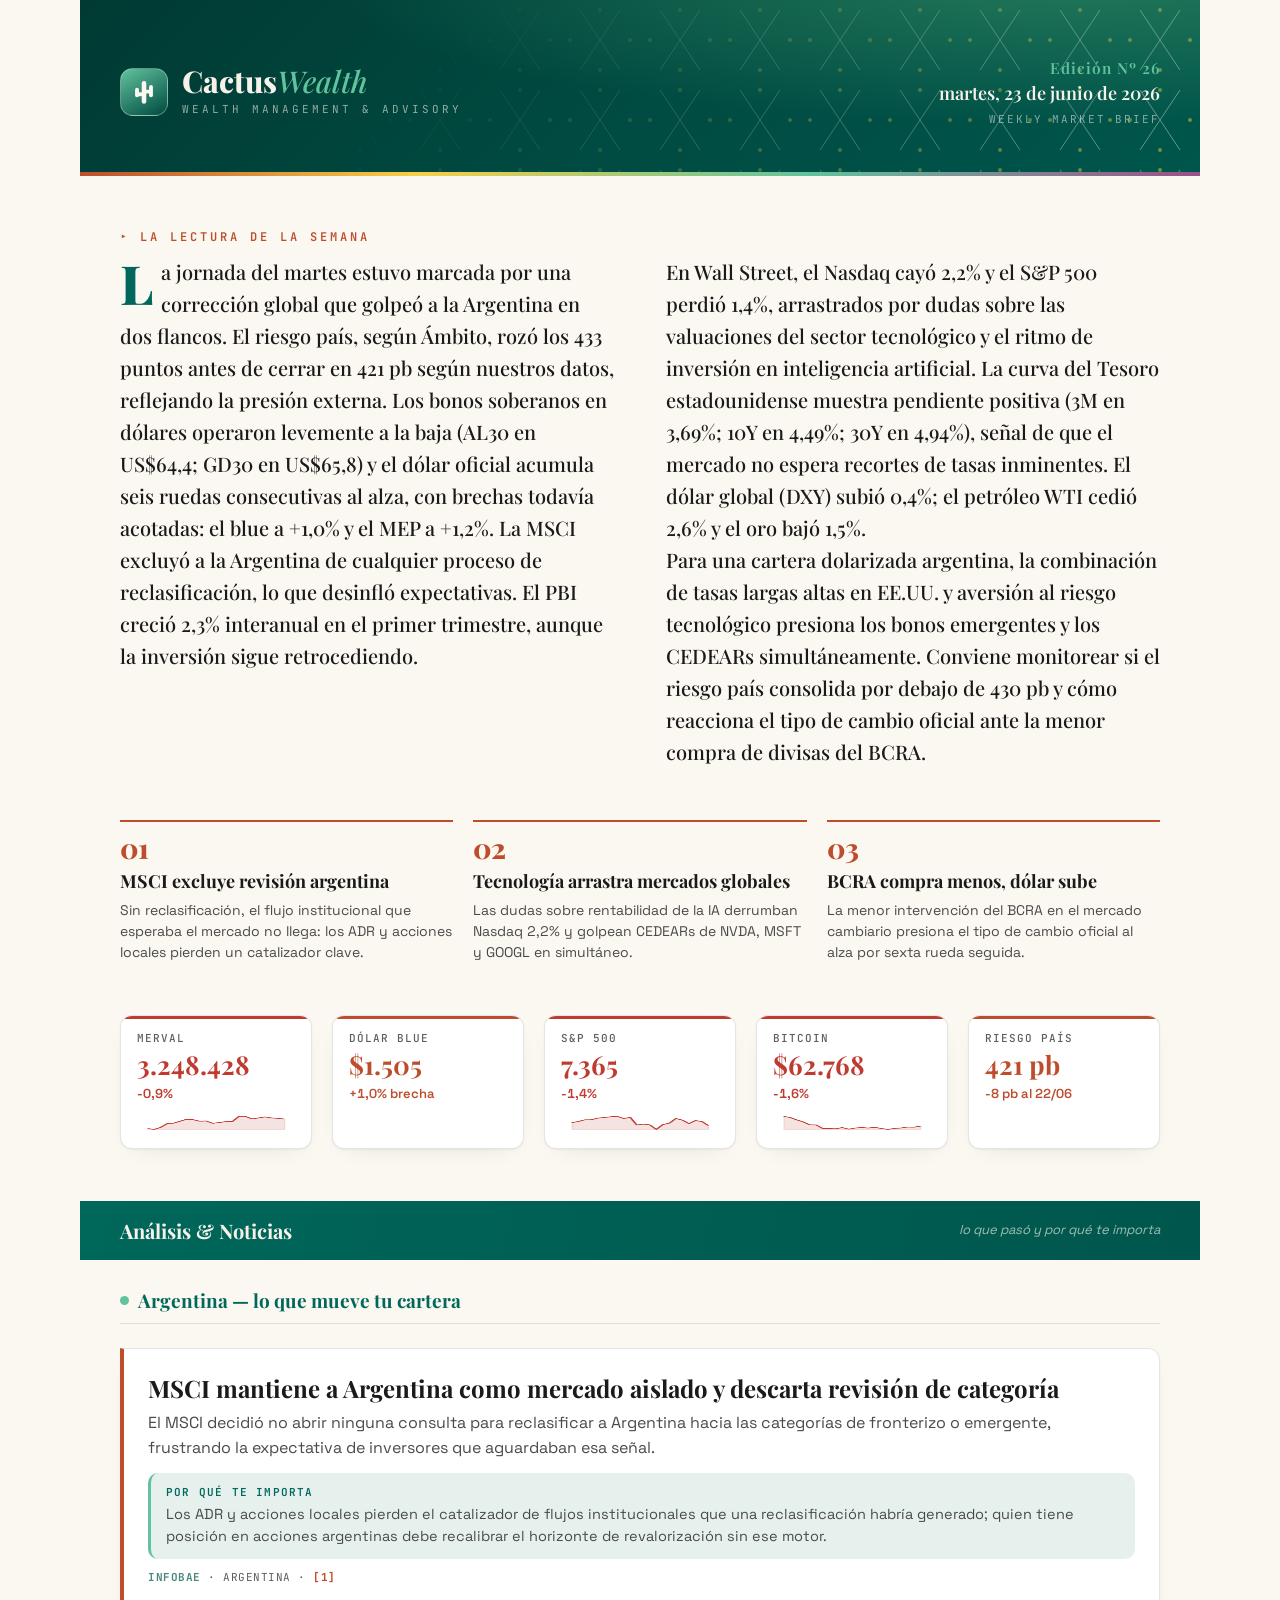
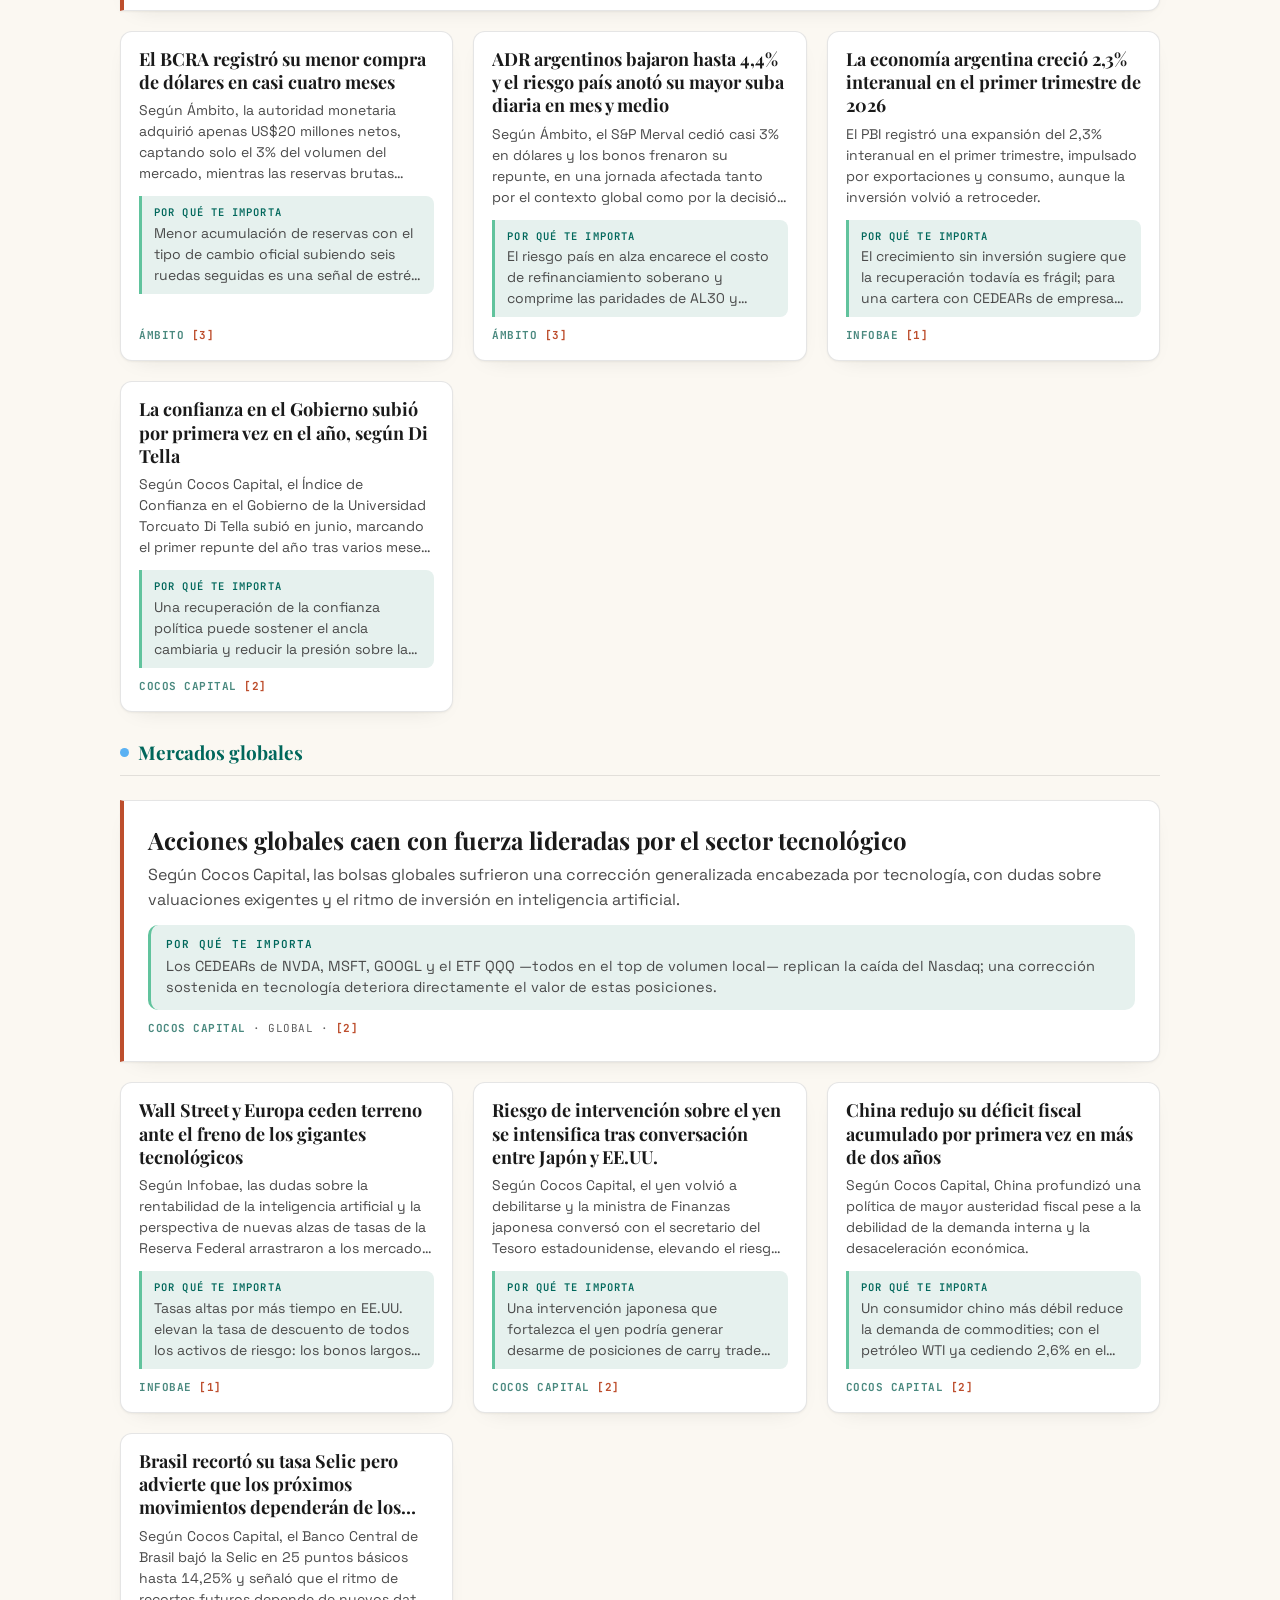
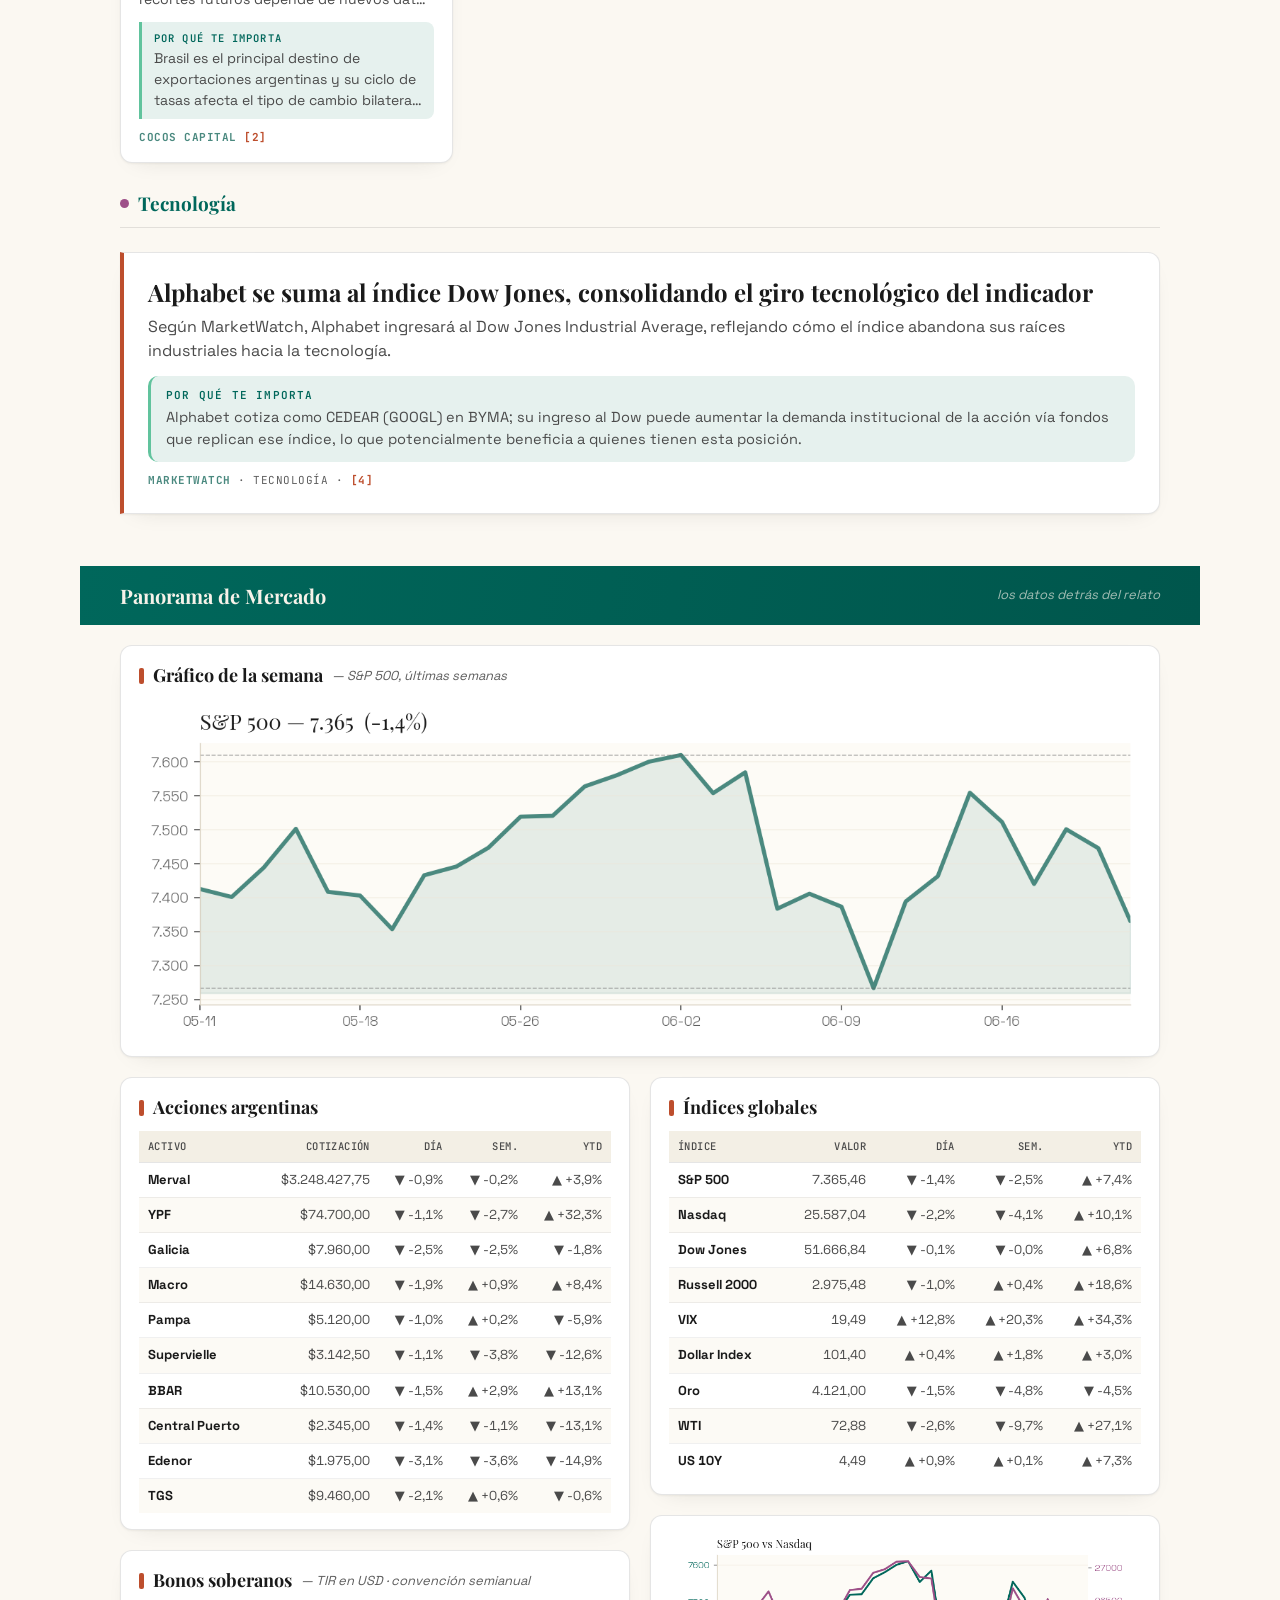
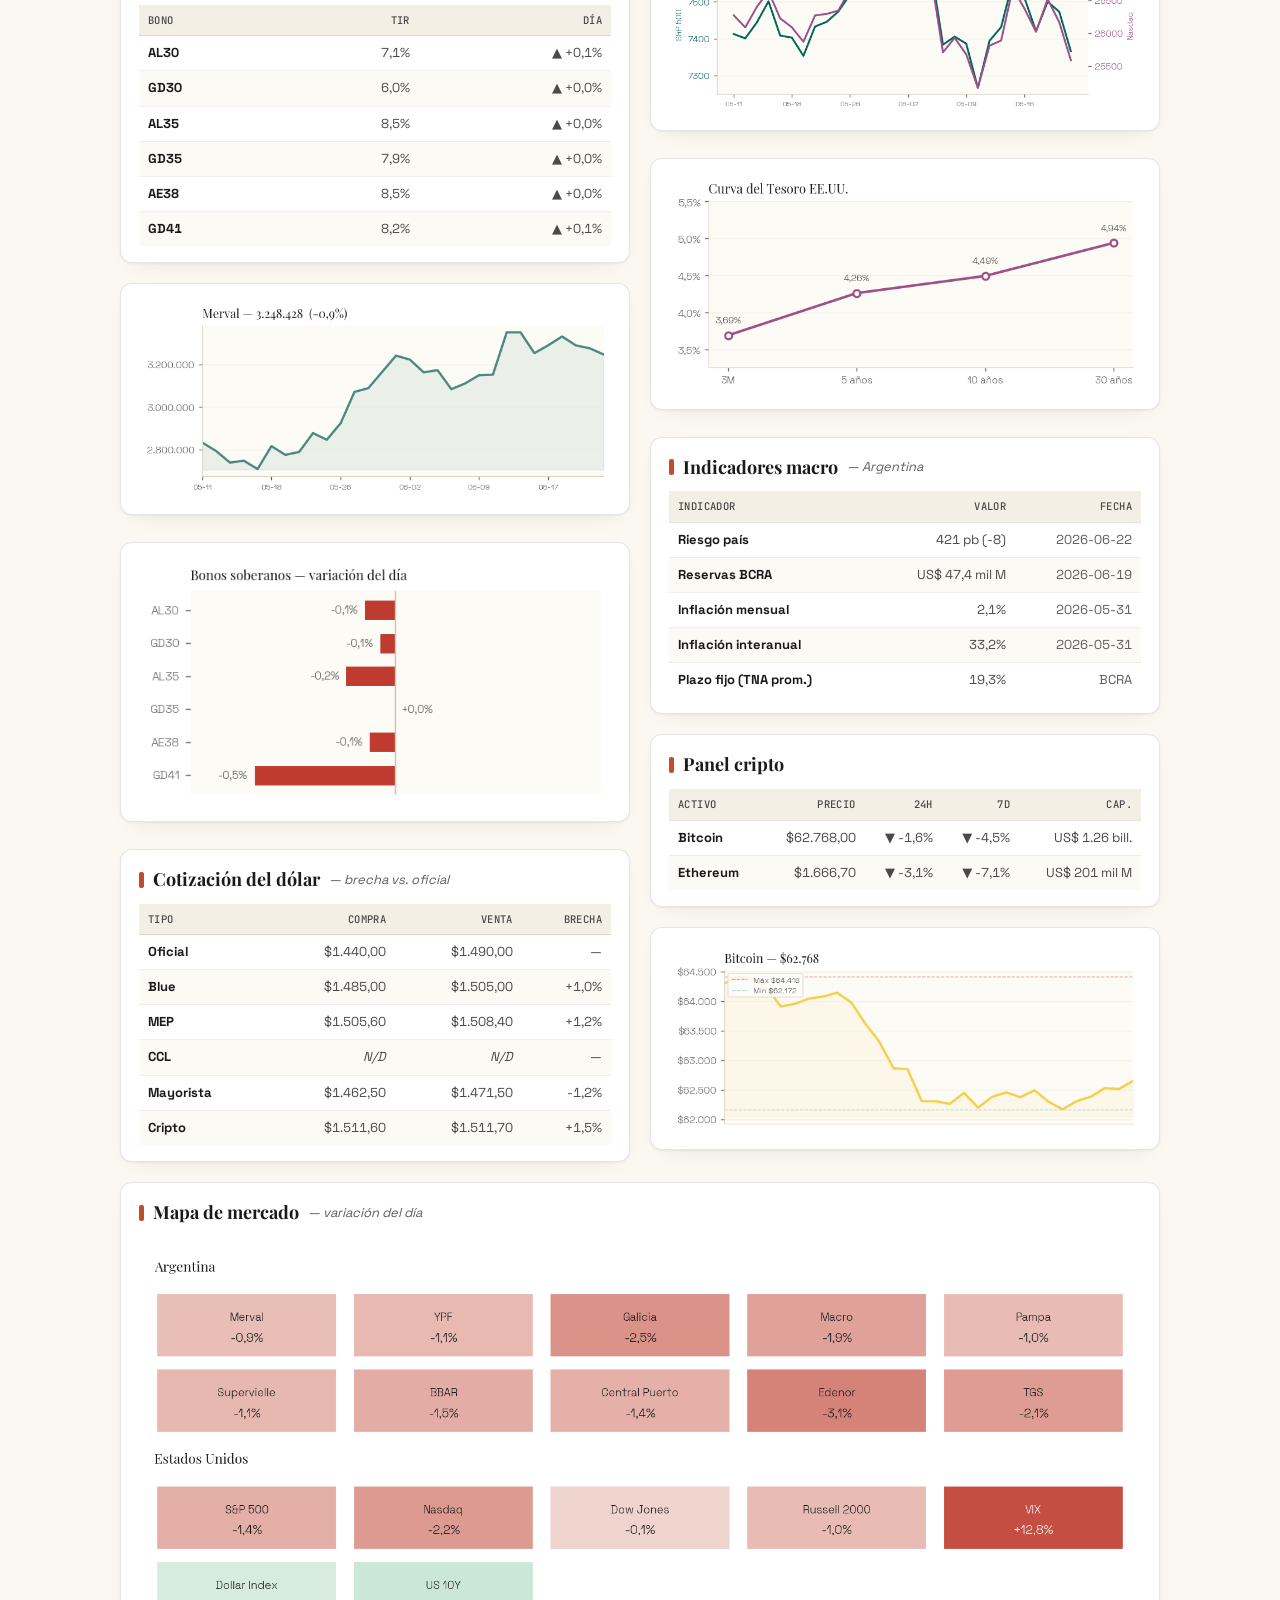
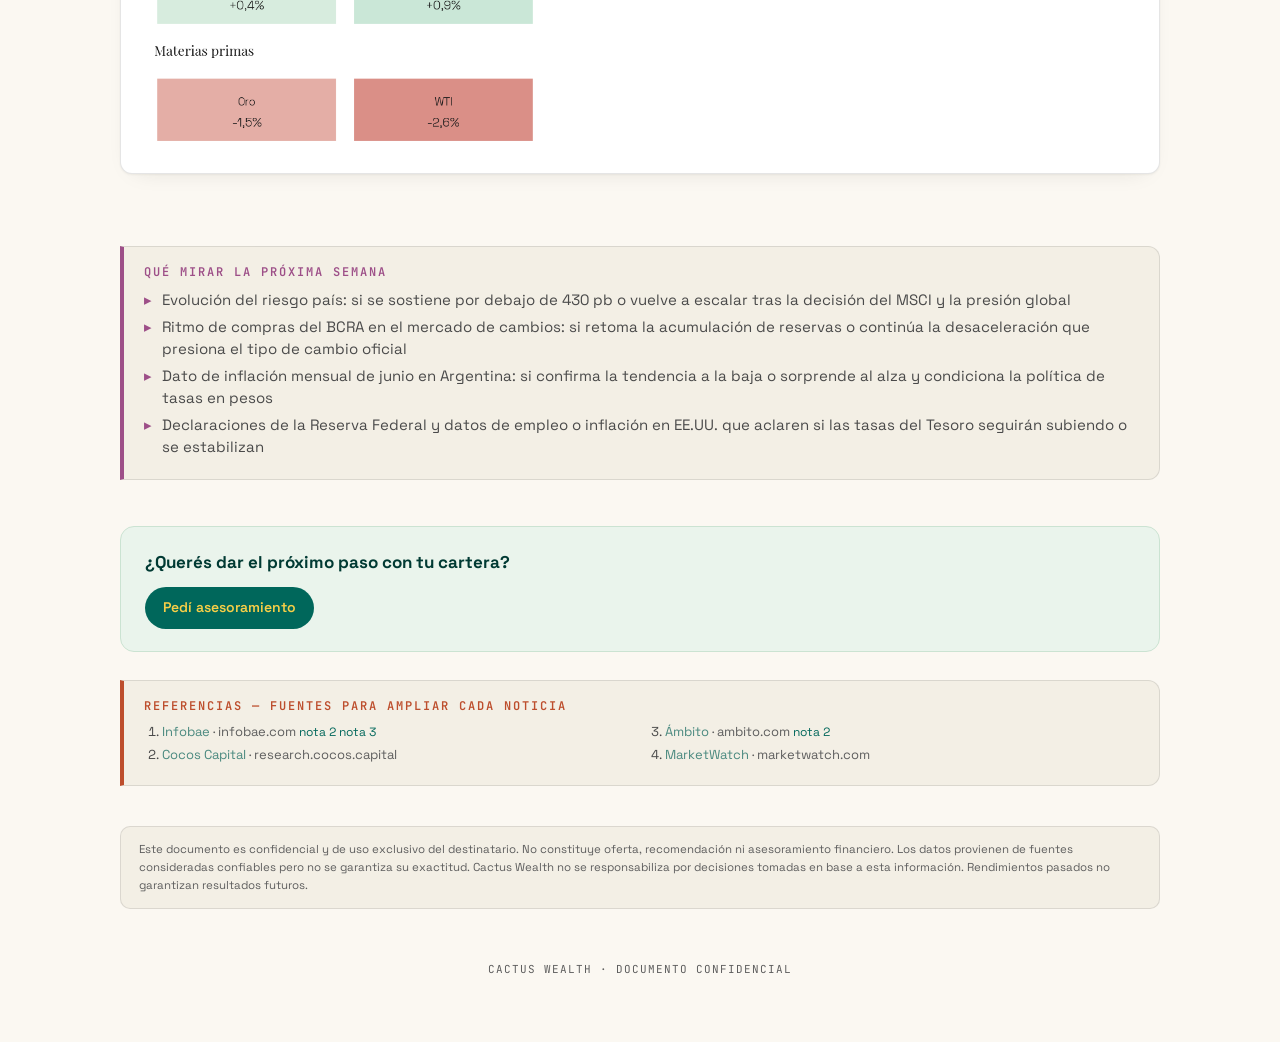
==== commit 0f4a79d2: "brief: 2026-06-23" ====
--- a/brief/2026-06-23/index.html
+++ b/brief/2026-06-23/index.html
@@ -340,19 +340,24 @@
   <!-- COVER NARRATIVE -->
   <section class="wrap" aria-label="Lectura de la semana">
     <div class="kicker">La lectura de la semana</div>
-<div class="lead-narrative"><p><span class="drop">A</span>rgentina cerró una jornada difícil: el Merval cedió casi 1% y los bonos soberanos (AL30, GD30) operaron sin cambios significativos en su paridad. El dólar oficial sube por sexta jornada consecutiva y los tipos financieros superan los $1.500, aunque la brecha cambiaria —diferencia entre el dólar informal y el oficial— se mantiene acotada, cerca del 1%. El golpe más resonante llegó después del cierre: MSCI confirmó que Argentina permanece en la categoría Standalone, la más baja, y quedó fuera de cualquier proceso de revisión. Sin recategorización, no hay ingreso de flujos de fondos internacionales indexados.</p><p>En Estados Unidos, el Nasdaq cayó más de 2% arrastrado por el sector tecnológico, y el S&amp;P 500 retrocedió 1,4%. La curva del Tesoro muestra tasas de 4,49% a 10 años y 4,94% a 30 años, niveles que encarecen el financiamiento global y reducen el apetito por activos emergentes. El dólar global se fortaleció, el petróleo cedió más de 2% y el oro también retrocedió.</p><p>Para una cartera dolarizada, la combinación es desfavorable a corto plazo: tasas altas en EE.UU. comprimen las paridades de bonos como el AL30 y el GD30, y el veto de MSCI frena un catalizador clave de demanda. Conviene monitorear la evolución del riesgo país y cualquier señal de la Reserva Federal.</p></div>  </section>
+<div class="lead-narrative"><p><span class="drop">L</span>a jornada del martes estuvo marcada por una corrección global que golpeó a la Argentina en dos flancos. El riesgo país, según Ámbito, rozó los 433 puntos antes de cerrar en 421 pb según nuestros datos, reflejando la presión externa. Los bonos soberanos en dólares operaron levemente a la baja (AL30 en US$64,4; GD30 en US$65,8) y el dólar oficial acumula seis ruedas consecutivas al alza, con brechas todavía acotadas: el blue a +1,0% y el MEP a +1,2%. La MSCI excluyó a la Argentina de cualquier proceso de reclasificación, lo que desinfló expectativas. El PBI creció 2,3% interanual en el primer trimestre, aunque la inversión sigue retrocediendo.</p><p>En Wall Street, el Nasdaq cayó 2,2% y el S&amp;P 500 perdió 1,4%, arrastrados por dudas sobre las valuaciones del sector tecnológico y el ritmo de inversión en inteligencia artificial. La curva del Tesoro estadounidense muestra pendiente positiva (3M en 3,69%; 10Y en 4,49%; 30Y en 4,94%), señal de que el mercado no espera recortes de tasas inminentes. El dólar global (DXY) subió 0,4%; el petróleo WTI cedió 2,6% y el oro bajó 1,5%.</p><p>Para una cartera dolarizada argentina, la combinación de tasas largas altas en EE.UU. y aversión al riesgo tecnológico presiona los bonos emergentes y los CEDEARs simultáneamente. Conviene monitorear si el riesgo país consolida por debajo de 430 pb y cómo reacciona el tipo de cambio oficial ante la menor compra de divisas del BCRA.</p></div>  </section>
 
   <!-- THEMES -->
   <section class="wrap themes">
     <div class="theme">
       <div class="theme-num">01</div>
-      <div class="theme-title">MSCI deja a Argentina afuera</div>
-      <div class="theme-blurb">Sin recategorización, los fondos internacionales indexados no tienen mandato para comprar acciones ni bonos argentinos.</div>
+      <div class="theme-title">MSCI excluye revisión argentina</div>
+      <div class="theme-blurb">Sin reclasificación, el flujo institucional que esperaba el mercado no llega: los ADR y acciones locales pierden un catalizador clave.</div>
     </div>
     <div class="theme">
       <div class="theme-num">02</div>
-      <div class="theme-title">Dólar oficial en racha alcista</div>
-      <div class="theme-blurb">El tipo de cambio oficial sube por sexta jornada seguida, la brecha con los financieros se mantiene baja pero los inversores vigilan si el BCRA…</div>
+      <div class="theme-title">Tecnología arrastra mercados globales</div>
+      <div class="theme-blurb">Las dudas sobre rentabilidad de la IA derrumban Nasdaq 2,2% y golpean CEDEARs de NVDA, MSFT y GOOGL en simultáneo.</div>
+    </div>
+    <div class="theme">
+      <div class="theme-num">03</div>
+      <div class="theme-title">BCRA compra menos, dólar sube</div>
+      <div class="theme-blurb">La menor intervención del BCRA en el mercado cambiario presiona el tipo de cambio oficial al alza por sexta rueda seguida.</div>
     </div>
   </section>
 
@@ -375,13 +380,13 @@
 <div class="kpi-spark"><img src="[data-uri]" alt=""></div>    </div>
     <div class="kpi down">
       <div class="kpi-label">Bitcoin</div>
-      <div class="kpi-value">$62.488</div>
-      <div class="kpi-chg down">-2,2%</div>
-<div class="kpi-spark"><img src="[data-uri]" alt=""></div>    </div>
+      <div class="kpi-value">$62.768</div>
+      <div class="kpi-chg down">-1,6%</div>
+<div class="kpi-spark"><img src="[data-uri]" alt=""></div>    </div>
     <div class="kpi flat">
       <div class="kpi-label">Riesgo país</div>
-      <div class="kpi-value">429 pb</div>
-      <div class="kpi-chg flat">+0 pb al 19/06</div>
+      <div class="kpi-value">421 pb</div>
+      <div class="kpi-chg flat">-8 pb al 22/06</div>
     </div>
   </section>
 
@@ -391,50 +396,54 @@
     <div class="wrap stories" style="margin-top:var(--gap);">
       <div class="cat-head"><span class="d" style="background:#61C39D;"></span>Argentina — lo que mueve tu cartera</div>
       <article class="lead">
-        <div class="hl">MSCI mantiene a Argentina en Standalone y la excluye de cualquier revisión de categoría</div>
-<div class="what">El índice global de referencia para inversores institucionales confirmó que Argentina permanece en la categoría más baja y no fue incluida en ningún proceso de consulta para subir de categoría.</div><div class="why"><div class="wl">Por qué te importa</div><div class="wt">Sin recategorización, los fondos que replican índices MSCI no pueden comprar acciones ni bonos argentinos por mandato; esto elimina un flujo de demanda clave que sostenía la expectativa de rerating en CEDEARs y ADRs como los de bancos y energéticas.</div></div>        <div class="meta"><span class="t1"><a href="https://www.ambito.com/finanzas/golpe-las-expectativas-del-mercado-msci-mantuvo-argentina-standalone-y-la-excluyo-una-revision-categoria-n6292058">Ámbito</a></span> · Argentina · <span class="refnum">[1]</span></div>
+        <div class="hl">MSCI mantiene a Argentina como mercado aislado y descarta revisión de categoría</div>
+<div class="what">El MSCI decidió no abrir ninguna consulta para reclasificar a Argentina hacia las categorías de fronterizo o emergente, frustrando la expectativa de inversores que aguardaban esa señal.</div><div class="why"><div class="wl">Por qué te importa</div><div class="wt">Los ADR y acciones locales pierden el catalizador de flujos institucionales que una reclasificación habría generado; quien tiene posición en acciones argentinas debe recalibrar el horizonte de revalorización sin ese motor.</div></div>        <div class="meta"><span class="t1"><a href="https://www.infobae.com/economia/2026/06/23/pese-a-la-expectativa-de-los-inversores-la-argentina-seguira-siendo-un-mercado-financiero-aislado/">Infobae</a></span> · Argentina · <span class="refnum">[1]</span></div>
       </article>
       <div class="sats">
         <article class="card">
-          <div class="hl">Acciones argentinas cayeron y el riesgo país volvió a subir por la turbulencia en Wall Street</div>
-<div class="what">El Nasdaq perdió 2,2% y arrastró a los activos locales: los ADR cedieron hasta 4% y los bonos soberanos retrocedieron levemente. Según Infobae, el riesgo país escaló a 433 puntos.</div><div class="why2"><span class="wl2">Por qué te importa</span><span class="wy">El canal de transmisión es directo: cuando el apetito global por riesgo cae, los bonos emergentes y los ADRs de empresas argentinas sufren primero; quienes tienen GD30 o AL30 deben saber que una nueva baja del S&amp;P 500 puede seguir comprimiendo las paridades actuales de US$65-66.</span></div>          <div class="meta"><span class="t1"><a href="https://www.infobae.com/economia/2026/06/23/jornada-financiera-las-acciones-argentinas-cayeron-y-el-riesgo-pais-volvio-a-subir-por-una-turbulencia-en-wall-street/">Infobae</a></span> <span class="refnum">[2]</span></div>
-        </article>
-        <article class="card">
-          <div class="hl">El PBI creció 2,3% anual en el primer trimestre, aunque la inversión volvió a retroceder</div>
-<div class="what">La economía argentina mostró expansión interanual impulsada por exportaciones y consumo, pero la inversión acumuló otro trimestre negativo.</div><div class="why2"><span class="wl2">Por qué te importa</span><span class="wy">Un crecimiento sin inversión es frágil: indica que el rebote se apoya en consumo y exportaciones pero no en formación de capital, lo que limita el potencial de la actividad hacia adelante y puede pesar sobre la renta variable local (Merval) si el dato se repite.</span></div>          <div class="meta"><span class="t1"><a href="https://www.ambito.com/el-pbi-crecio-23-anual-el-primer-trimestre-pero-la-inversion-sumo-una-nueva-caida-n6291998">Ámbito</a></span> <span class="refnum">[1]</span></div>
-        </article>
-        <article class="card">
-          <div class="hl">El dólar oficial acumula seis jornadas seguidas de suba</div>
-<div class="what">El tipo de cambio mayorista subió por sexta jornada consecutiva y se acerca a niveles no vistos desde comienzos de año, borrando la apreciación de los primeros meses.</div><div class="why2"><span class="wl2">Por qué te importa</span><span class="wy">La brecha cambiaria entre el dólar MEP ($1.508) y el oficial ($1.490) es apenas del 1,2%; si el oficial sigue subiendo sin que los financieros lo acompañen, el carry en pesos (plazo fijo al 19,3% TNA) pierde atractivo relativo frente a mantener dólares.</span></div>          <div class="meta"><span class="t1"><a href="https://www.ambito.com/finanzas/el-dolar-extiende-su-racha-alcista-y-el-mayorista-ya-acumula-una-suba-mas-del-4-junio-n6291807">Ámbito</a></span> <span class="refnum">[1]</span></div>
-        </article>
-        <article class="card">
-          <div class="hl">Neuquén registró un nuevo récord de producción de gas en mayo impulsado por Vaca Muerta</div>
-<div class="what">Según Infobae, la provincia superó su marca previa de julio de 2025 en producción de gas shale, con la demanda invernal todavía sin alcanzar su pico.</div><div class="why2"><span class="wl2">Por qué te importa</span><span class="wy">El crecimiento de Vaca Muerta es uno de los motores de las exportaciones energéticas que alimentan las reservas del BCRA; los CEDEARs de empresas con exposición a shale gas (como las energéticas locales que cotizan como ADR) pueden beneficiarse si la producción sostiene este…</span></div>          <div class="meta"><span class="t1"><a href="https://www.infobae.com/economia/2026/06/23/neuquen-registro-un-record-historico-de-produccion-de-gas-en-mayo-y-podria-seguir-creciendo-por-el-invierno/">Infobae</a></span> <span class="refnum">[2]</span></div>
-        </article>
-        <article class="card">
-          <div class="hl">La confianza en el Gobierno subió en junio según la Universidad Torcuato Di Tella</div>
-<div class="what">El Índice de Confianza en el Gobierno de la UTDT subió 3,9% en junio, marcando el primer repunte del año tras varios meses de caída, según Cocos Capital.</div><div class="why2"><span class="wl2">Por qué te importa</span><span class="wy">La confianza política sostiene las expectativas de continuidad del programa fiscal; su recuperación puede amortiguar el impacto del golpe MSCI en activos locales, pero no reemplaza catalizadores de flujo externo: el riesgo país sigue siendo la variable a monitorear.</span></div>          <div class="meta"><span class="t1"><a href="https://research.cocos.capital/Daily_Apertura_2026-06-23.html">Cocos Capital</a></span> <span class="refnum">[4]</span></div>
+          <div class="hl">El BCRA registró su menor compra de dólares en casi cuatro meses</div>
+<div class="what">Según Ámbito, la autoridad monetaria adquirió apenas US$20 millones netos, captando solo el 3% del volumen del mercado, mientras las reservas brutas bajaron.</div><div class="why2"><span class="wl2">Por qué te importa</span><span class="wy">Menor acumulación de reservas con el tipo de cambio oficial subiendo seis ruedas seguidas es una señal de estrés cambiario moderado: quien tiene posición en dólar MEP o bonos en dólares debe seguir de cerca si el BCRA retoma el ritmo comprador o cede terreno.</span></div>          <div class="meta"><span class="t1"><a href="https://www.ambito.com/finanzas/el-bcra-registro-su-menor-compra-dolares-casi-cuatro-meses-y-se-quedo-apenas-el-3-del-volumen-del-mercado-n6292034">Ámbito</a></span> <span class="refnum">[3]</span></div>
+        </article>
+        <article class="card">
+          <div class="hl">ADR argentinos bajaron hasta 4,4% y el riesgo país anotó su mayor suba diaria en mes y medio</div>
+<div class="what">Según Ámbito, el S&amp;P Merval cedió casi 3% en dólares y los bonos frenaron su repunte, en una jornada afectada tanto por el contexto global como por la decisión del MSCI.</div><div class="why2"><span class="wl2">Por qué te importa</span><span class="wy">El riesgo país en alza encarece el costo de refinanciamiento soberano y comprime las paridades de AL30 y GD30; quien tiene estos bonos debe observar si el nivel de 421 pb actual actúa como piso o si la presión continúa.</span></div>          <div class="meta"><span class="t1"><a href="https://www.ambito.com/finanzas/los-bonos-dolares-caen-y-el-riesgo-pais-opera-encima-los-430-puntos-n6291798">Ámbito</a></span> <span class="refnum">[3]</span></div>
+        </article>
+        <article class="card">
+          <div class="hl">La economía argentina creció 2,3% interanual en el primer trimestre de 2026</div>
+<div class="what">El PBI registró una expansión del 2,3% interanual en el primer trimestre, impulsado por exportaciones y consumo, aunque la inversión volvió a retroceder.</div><div class="why2"><span class="wl2">Por qué te importa</span><span class="wy">El crecimiento sin inversión sugiere que la recuperación todavía es frágil; para una cartera con CEDEARs de empresas locales o acciones argentinas, la falta de inversión limita la expansión de utilidades en el mediano plazo.</span></div>          <div class="meta"><span class="t1"><a href="https://www.infobae.com/economia/2026/06/23/la-economia-argentina-crecio-07-en-el-primer-trimestre-de-2026-cuales-fueron-los-sectores-que-impulsaron-la-actividad/">Infobae</a></span> <span class="refnum">[1]</span></div>
+        </article>
+        <article class="card">
+          <div class="hl">La confianza en el Gobierno subió por primera vez en el año, según Di Tella</div>
+<div class="what">Según Cocos Capital, el Índice de Confianza en el Gobierno de la Universidad Torcuato Di Tella subió en junio, marcando el primer repunte del año tras varios meses de caída.</div><div class="why2"><span class="wl2">Por qué te importa</span><span class="wy">Una recuperación de la confianza política puede sostener el ancla cambiaria y reducir la presión sobre la brecha del dólar; quien tiene posición en pesos o en carry trade en moneda local se beneficia de que esta señal se consolide.</span></div>          <div class="meta"><span class="t1"><a href="https://research.cocos.capital/Daily_Apertura_2026-06-23.html">Cocos Capital</a></span> <span class="refnum">[2]</span></div>
         </article>
       </div>
       <div class="cat-head"><span class="d" style="background:#5AB1F3;"></span>Mercados globales</div>
       <article class="lead">
-        <div class="hl">El yen se debilita y crece el riesgo de intervención cambiaria de Japón junto a EE.UU.</div>
-<div class="what">Según Cocos Capital, el yen acumula presión vendedora y la ministra de Finanzas de Japón conversó con el secretario del Tesoro de EE.UU. sobre posibles medidas; la última intervención oficial de Tokio fue en mayo.</div><div class="why"><div class="wl">Por qué te importa</div><div class="wt">Un yen muy débil genera presión en mercados asiáticos y puede amplificar la volatilidad global; si Japón interviene con ventas de Treasuries para defender su moneda, eso eleva las tasas del bono a 10 años de EE.UU.</div></div>        <div class="meta"><span class="t1"><a href="https://research.cocos.capital/Daily_Apertura_2026-06-23.html">Cocos Capital</a></span> · Global · <span class="refnum">[4]</span></div>
+        <div class="hl">Acciones globales caen con fuerza lideradas por el sector tecnológico</div>
+<div class="what">Según Cocos Capital, las bolsas globales sufrieron una corrección generalizada encabezada por tecnología, con dudas sobre valuaciones exigentes y el ritmo de inversión en inteligencia artificial.</div><div class="why"><div class="wl">Por qué te importa</div><div class="wt">Los CEDEARs de NVDA, MSFT, GOOGL y el ETF QQQ —todos en el top de volumen local— replican la caída del Nasdaq; una corrección sostenida en tecnología deteriora directamente el valor de estas posiciones.</div></div>        <div class="meta"><span class="t1"><a href="https://research.cocos.capital/Daily_Apertura_2026-06-23.html">Cocos Capital</a></span> · Global · <span class="refnum">[2]</span></div>
       </article>
       <div class="sats">
         <article class="card">
-          <div class="hl">China recortó su déficit fiscal acumulado por primera vez en más de dos años</div>
-<div class="what">Según Cocos Capital, Beijing profundizó una política de austeridad fiscal en un contexto de demanda interna débil y desaceleración económica.</div><div class="why2"><span class="wl2">Por qué te importa</span><span class="wy">Una China más austera reduce la demanda de commodities industriales; el WTI ya cayó 2,4% en el día hasta US$73 y el contexto puede presionar los precios de la soja argentina, afectando las divisas que el BCRA necesita para sostener las reservas.</span></div>          <div class="meta"><span class="t1"><a href="https://research.cocos.capital/Daily_Apertura_2026-06-23.html">Cocos Capital</a></span> <span class="refnum">[4]</span></div>
-        </article>
-        <article class="card">
-          <div class="hl">Brasil baja su tasa de referencia pero advierte que los próximos recortes dependerán de los datos</div>
-<div class="what">El Banco Central de Brasil redujo la Selic en 25 puntos básicos hasta 14,25%, según Cocos Capital, pero señaló que los riesgos inflacionarios siguen presentes y condicionan el ritmo futuro.</div><div class="why2"><span class="wl2">Por qué te importa</span><span class="wy">Brasil es el principal socio comercial de Argentina y su ciclo de tasas influye en los flujos de capital hacia la región; un real más firme por tasas aún altas puede ayudar a moderar la presión cambiaria sobre el peso, aunque el margen es limitado mientras la Fed no baje.</span></div>          <div class="meta"><span class="t1"><a href="https://research.cocos.capital/Daily_Apertura_2026-06-23.html">Cocos Capital</a></span> <span class="refnum">[4]</span></div>
+          <div class="hl">Wall Street y Europa ceden terreno ante el freno de los gigantes tecnológicos</div>
+<div class="what">Según Infobae, las dudas sobre la rentabilidad de la inteligencia artificial y la perspectiva de nuevas alzas de tasas de la Reserva Federal arrastraron a los mercados, con caídas pronunciadas en el sector.</div><div class="why2"><span class="wl2">Por qué te importa</span><span class="wy">Tasas altas por más tiempo en EE.UU. elevan la tasa de descuento de todos los activos de riesgo: los bonos largos argentinos (AL35, GD41) y los CEDEARs de alto múltiplo sufren doblemente este escenario.</span></div>          <div class="meta"><span class="t1"><a href="https://www.infobae.com/america/mundo/2026/06/23/wall-street-y-europa-ceden-terreno-ante-el-freno-de-los-gigantes-tecnologicos/">Infobae</a></span> <span class="refnum">[1]</span></div>
+        </article>
+        <article class="card">
+          <div class="hl">Riesgo de intervención sobre el yen se intensifica tras conversación entre Japón y EE.UU.</div>
+<div class="what">Según Cocos Capital, el yen volvió a debilitarse y la ministra de Finanzas japonesa conversó con el secretario del Tesoro estadounidense, elevando el riesgo de intervención oficial en el mercado de divisas.</div><div class="why2"><span class="wl2">Por qué te importa</span><span class="wy">Una intervención japonesa que fortalezca el yen podría generar desarme de posiciones de carry trade globales, reducir el apetito por activos de riesgo emergentes y presionar los bonos argentinos en dólares por contagio.</span></div>          <div class="meta"><span class="t1"><a href="https://research.cocos.capital/Daily_Apertura_2026-06-23.html">Cocos Capital</a></span> <span class="refnum">[2]</span></div>
+        </article>
+        <article class="card">
+          <div class="hl">China redujo su déficit fiscal acumulado por primera vez en más de dos años</div>
+<div class="what">Según Cocos Capital, China profundizó una política de mayor austeridad fiscal pese a la debilidad de la demanda interna y la desaceleración económica.</div><div class="why2"><span class="wl2">Por qué te importa</span><span class="wy">Un consumidor chino más débil reduce la demanda de commodities; con el petróleo WTI ya cediendo 2,6% en el día, esto presiona los ingresos de exportación de países productores y el precio del crudo que ancla parte de la balanza comercial argentina.</span></div>          <div class="meta"><span class="t1"><a href="https://research.cocos.capital/Daily_Apertura_2026-06-23.html">Cocos Capital</a></span> <span class="refnum">[2]</span></div>
+        </article>
+        <article class="card">
+          <div class="hl">Brasil recortó su tasa Selic pero advierte que los próximos movimientos dependerán de los datos</div>
+<div class="what">Según Cocos Capital, el Banco Central de Brasil bajó la Selic en 25 puntos básicos hasta 14,25% y señaló que el ritmo de recortes futuros depende de nuevos datos inflacionarios.</div><div class="why2"><span class="wl2">Por qué te importa</span><span class="wy">Brasil es el principal destino de exportaciones argentinas y su ciclo de tasas afecta el tipo de cambio bilateral; una Selic que baje con cautela es una señal de que el vecino no sobre-estimulará, lo que limita el arrastre positivo para la demanda de exportaciones argentinas.</span></div>          <div class="meta"><span class="t1"><a href="https://research.cocos.capital/Daily_Apertura_2026-06-23.html">Cocos Capital</a></span> <span class="refnum">[2]</span></div>
         </article>
       </div>
       <div class="cat-head"><span class="d" style="background:#9D4F88;"></span>Tecnología</div>
       <article class="lead">
-        <div class="hl">Cerebras cae más de 10% tras pronosticar márgenes decrecientes en su primer informe post-salida a bolsa</div>
-<div class="what">La empresa de chips de IA, que debutó en el Nasdaq en mayo, reportó expectativas de compresión de márgenes y su acción se desplomó más de 10%.</div><div class="why"><div class="wl">Por qué te importa</div><div class="wt">El sector de semiconductores de IA —donde NVDA tiene el mayor peso— es sensible a cualquier señal de que los márgenes del ciclo de inversión en IA pueden estar tocando techo; quienes tienen CEDEARs de NVDA deben considerar que señales de compresión de márgenes en el sector…</div></div>        <div class="meta"><span class="t1"><a href="https://www.cnbc.com/2026/06/23/cerebras-cbrs-q1-earnings-report-2026.html">CNBC</a></span> · Tecnología · <span class="refnum">[3]</span></div>
+        <div class="hl">Alphabet se suma al índice Dow Jones, consolidando el giro tecnológico del indicador</div>
+<div class="what">Según MarketWatch, Alphabet ingresará al Dow Jones Industrial Average, reflejando cómo el índice abandona sus raíces industriales hacia la tecnología.</div><div class="why"><div class="wl">Por qué te importa</div><div class="wt">Alphabet cotiza como CEDEAR (GOOGL) en BYMA; su ingreso al Dow puede aumentar la demanda institucional de la acción vía fondos que replican ese índice, lo que potencialmente beneficia a quienes tienen esta posición.</div></div>        <div class="meta"><span class="t1"><a href="https://www.marketwatch.com/story/alphabets-stock-is-set-to-join-the-dow-heres-which-company-is-getting-the-boot-73453ca7?mod=mw_rss_topstories">MarketWatch</a></span> · Tecnología · <span class="refnum">[4]</span></div>
       </article>
     </div>
   </section>
@@ -569,18 +578,18 @@
             <td class="n down">▲ +12,8%</td>
             <td class="n down">▲ +20,3%</td>
             <td class="n down">▲ +34,3%</td></tr><tr><td class="tk0">Dollar Index</td>
-            <td class="n ">101,39</td>
+            <td class="n ">101,40</td>
             <td class="n up">▲ +0,4%</td>
             <td class="n up">▲ +1,8%</td>
             <td class="n up">▲ +3,0%</td></tr><tr><td class="tk0">Oro</td>
-            <td class="n ">4.117,80</td>
+            <td class="n ">4.121,00</td>
             <td class="n down">▼ -1,5%</td>
-            <td class="n down">▼ -4,9%</td>
-            <td class="n down">▼ -4,6%</td></tr><tr><td class="tk0">WTI</td>
-            <td class="n ">73,00</td>
-            <td class="n down">▼ -2,4%</td>
-            <td class="n down">▼ -9,6%</td>
-            <td class="n up">▲ +27,4%</td></tr><tr><td class="tk0">US 10Y</td>
+            <td class="n down">▼ -4,8%</td>
+            <td class="n down">▼ -4,5%</td></tr><tr><td class="tk0">WTI</td>
+            <td class="n ">72,88</td>
+            <td class="n down">▼ -2,6%</td>
+            <td class="n down">▼ -9,7%</td>
+            <td class="n up">▲ +27,1%</td></tr><tr><td class="tk0">US 10Y</td>
             <td class="n ">4,49</td>
             <td class="n up">▲ +0,9%</td>
             <td class="n up">▲ +0,1%</td>
@@ -592,8 +601,8 @@
         <div class="sub"><span class="a"></span>Indicadores macro <span class="cap">— Argentina</span></div>
         <div class="tbl-wrap"><table class="tbl">
           <thead><tr><th>Indicador</th><th class="n">Valor</th><th class="n">Fecha</th></tr></thead>
-          <tbody><tr><td class="tk0">Riesgo país</td><td class="n">429 pb</td>
-            <td class="n" style="color:var(--ink-muted);">2026-06-19</td></tr><tr><td class="tk0">Reservas BCRA</td><td class="n">US$ 47,4 mil M</td>
+          <tbody><tr><td class="tk0">Riesgo país</td><td class="n">421 pb (-8)</td>
+            <td class="n" style="color:var(--ink-muted);">2026-06-22</td></tr><tr><td class="tk0">Reservas BCRA</td><td class="n">US$ 47,4 mil M</td>
             <td class="n" style="color:var(--ink-muted);">2026-06-19</td></tr><tr><td class="tk0">Inflación mensual</td><td class="n">2,1%</td>
             <td class="n" style="color:var(--ink-muted);">2026-05-31</td></tr><tr><td class="tk0">Inflación interanual</td><td class="n">33,2%</td>
             <td class="n" style="color:var(--ink-muted);">2026-05-31</td></tr><tr><td class="tk0">Plazo fijo (TNA prom.)</td><td class="n">19,3%</td>
@@ -606,20 +615,20 @@
         <div class="tbl-wrap"><table class="tbl">
           <thead><tr><th>Activo</th><th class="n">Precio</th><th class="n">24h</th><th class="n">7d</th><th class="n">Cap.</th></tr></thead>
           <tbody><tr><td class="tk0">Bitcoin</td>
-            <td class="n ">$62.488,00</td>
-            <td class="n down">▼ -2,2%</td>
-            <td class="n down">▼ -5,0%</td>
-            <td class="n">US$ 1.25 bill.</td></tr><tr><td class="tk0">Ethereum</td>
-            <td class="n ">$1.662,35</td>
-            <td class="n down">▼ -3,4%</td>
-            <td class="n down">▼ -7,4%</td>
+            <td class="n ">$62.768,00</td>
+            <td class="n down">▼ -1,6%</td>
+            <td class="n down">▼ -4,5%</td>
+            <td class="n">US$ 1.26 bill.</td></tr><tr><td class="tk0">Ethereum</td>
+            <td class="n ">$1.666,70</td>
+            <td class="n down">▼ -3,1%</td>
+            <td class="n down">▼ -7,1%</td>
             <td class="n">US$ 201 mil M</td></tr></tbody>
         </table></div>
       </div>
-<div class="panel"><img src="[data-uri]" alt="Bitcoin"></div>
+<div class="panel"><img src="[data-uri]" alt="Bitcoin"></div>
       <div class="panel full">
         <div class="sub"><span class="a"></span>Mapa de mercado <span class="cap">— variación del día</span></div>
-        <img src="[data-uri]" alt="Mapa de mercado">
+        <img src="[data-uri]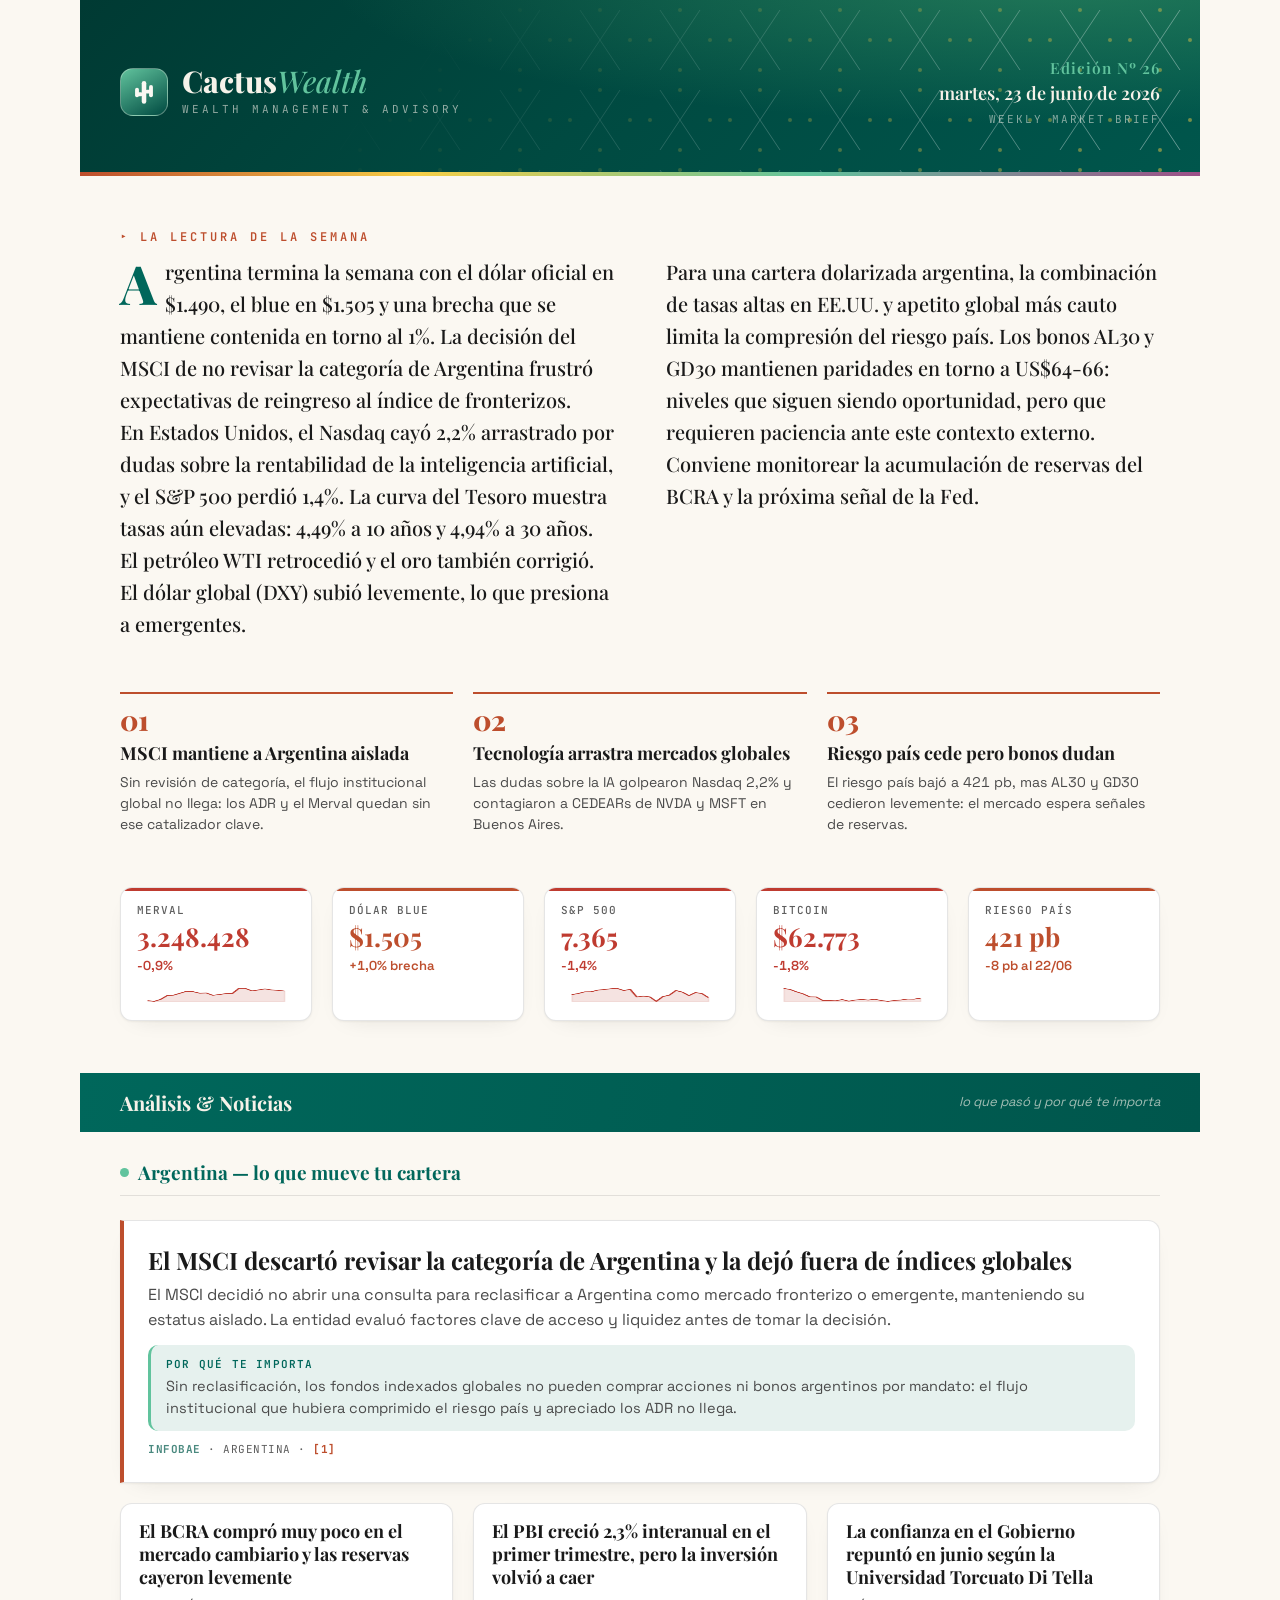
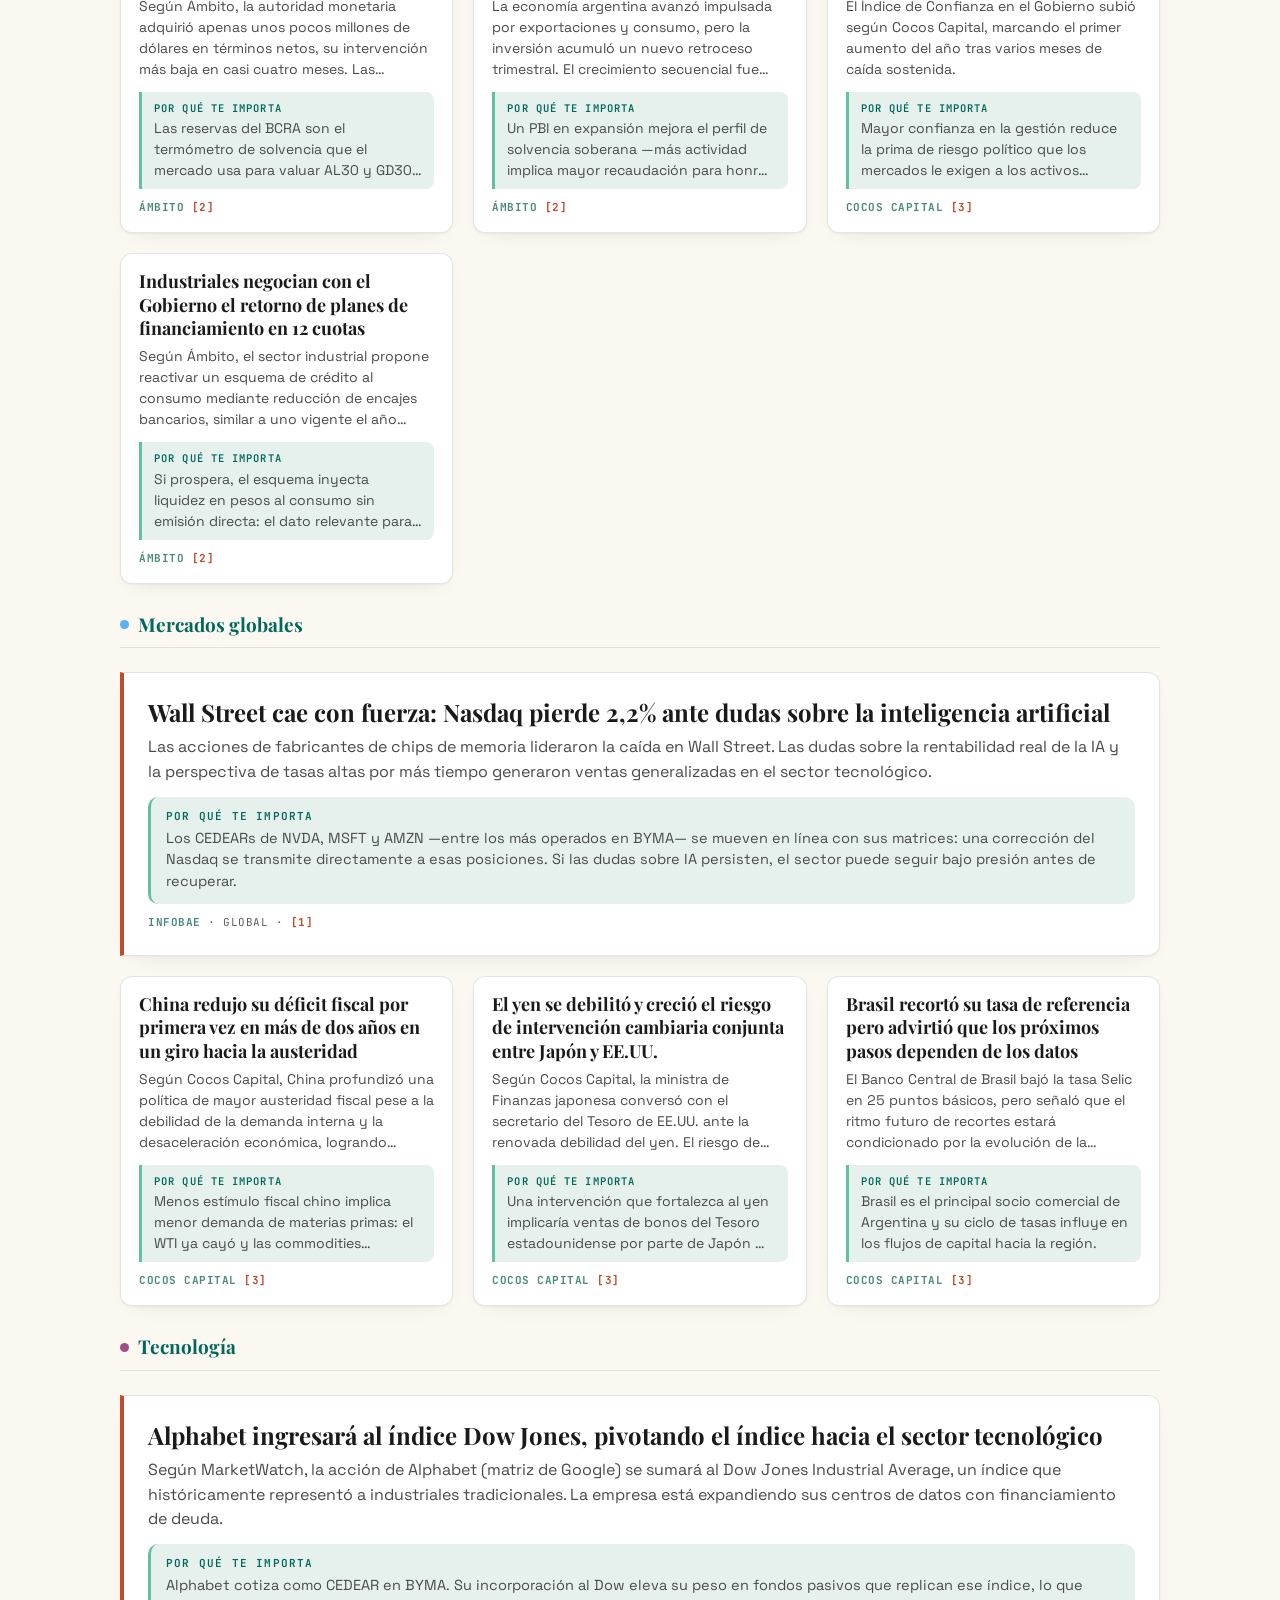
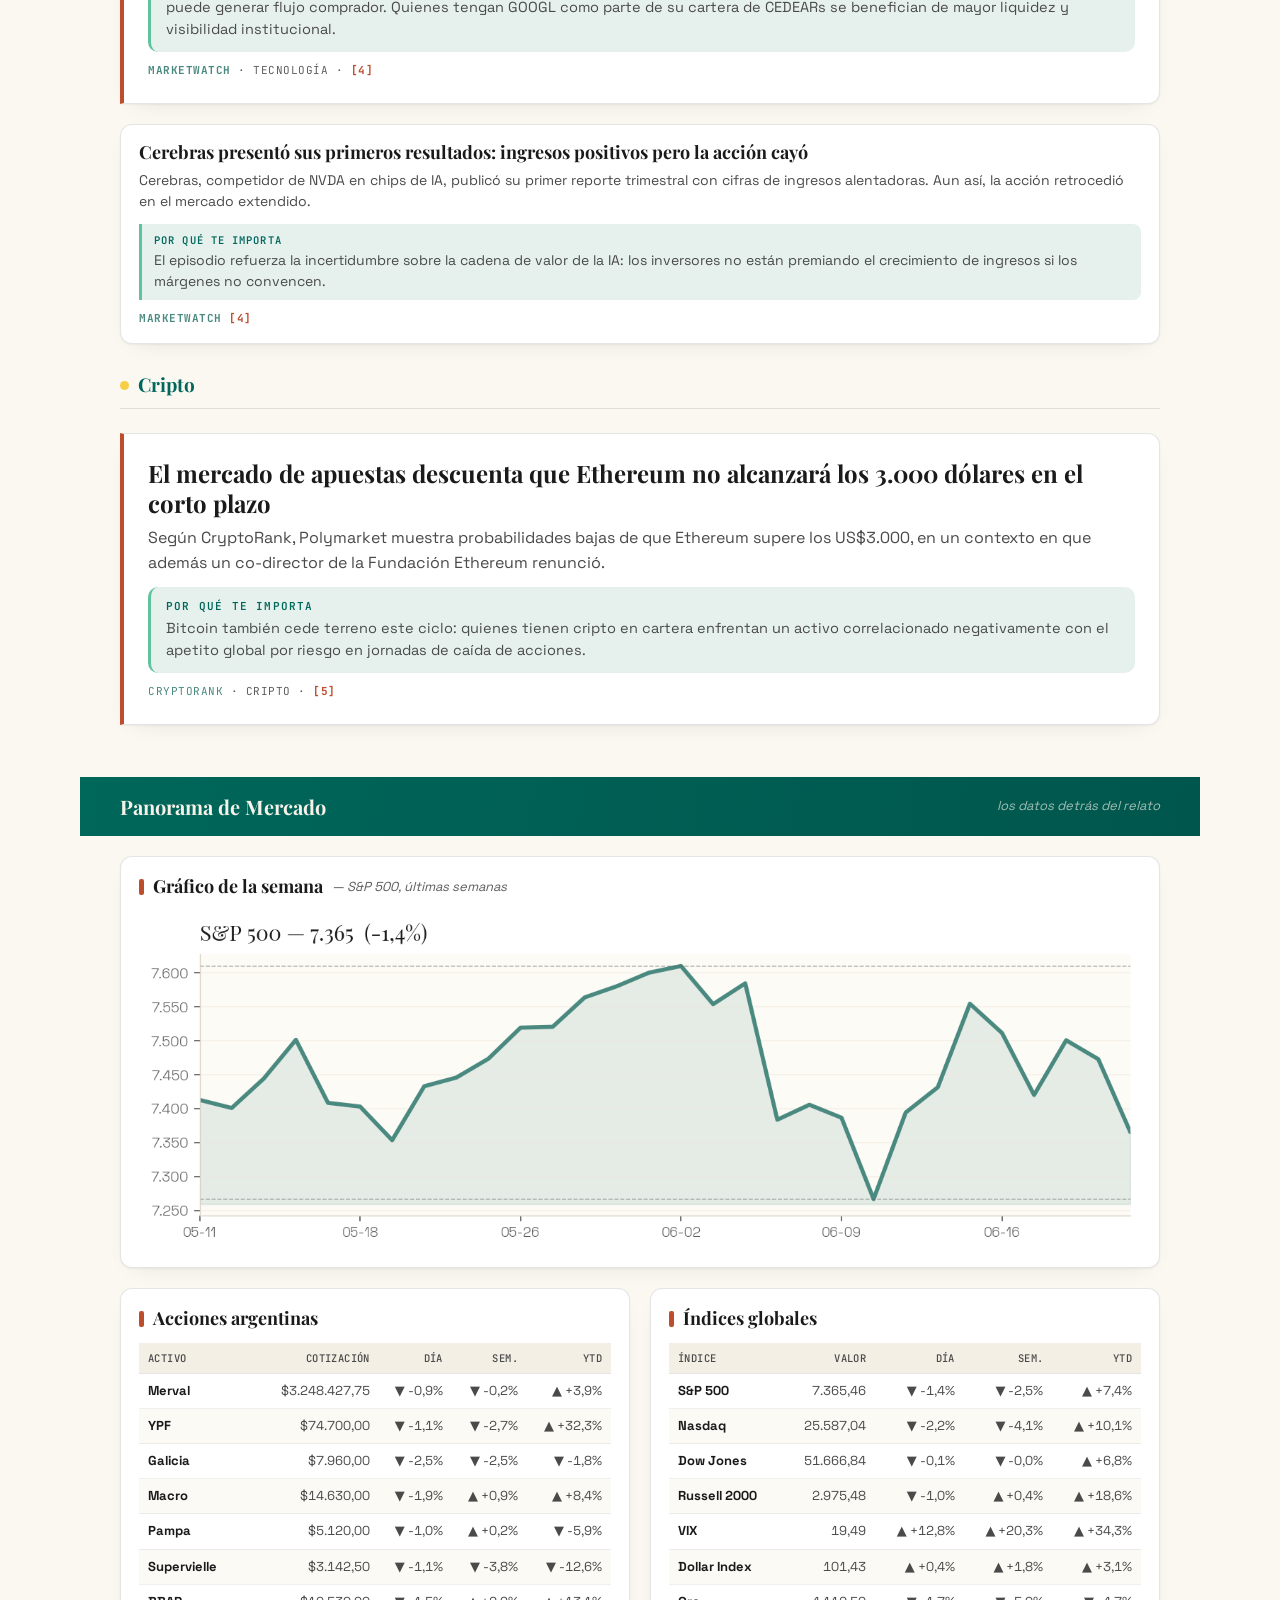
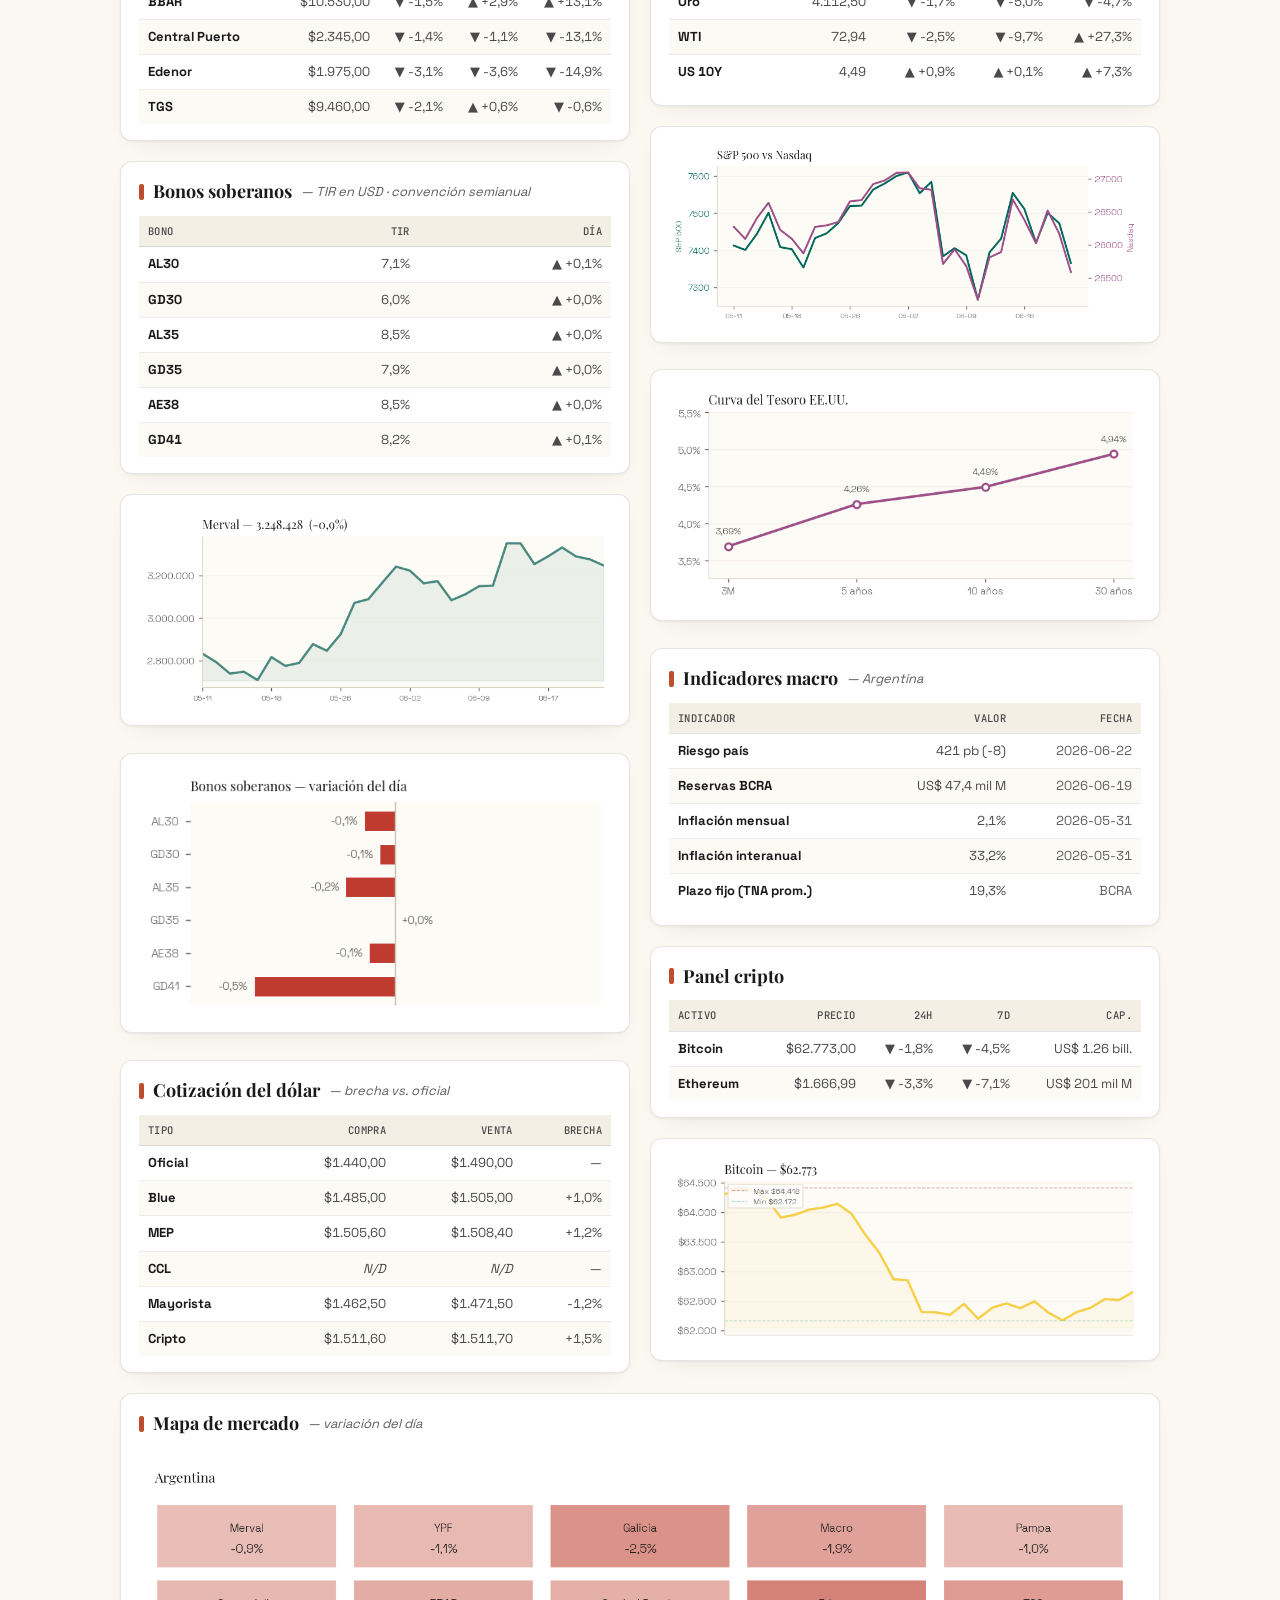
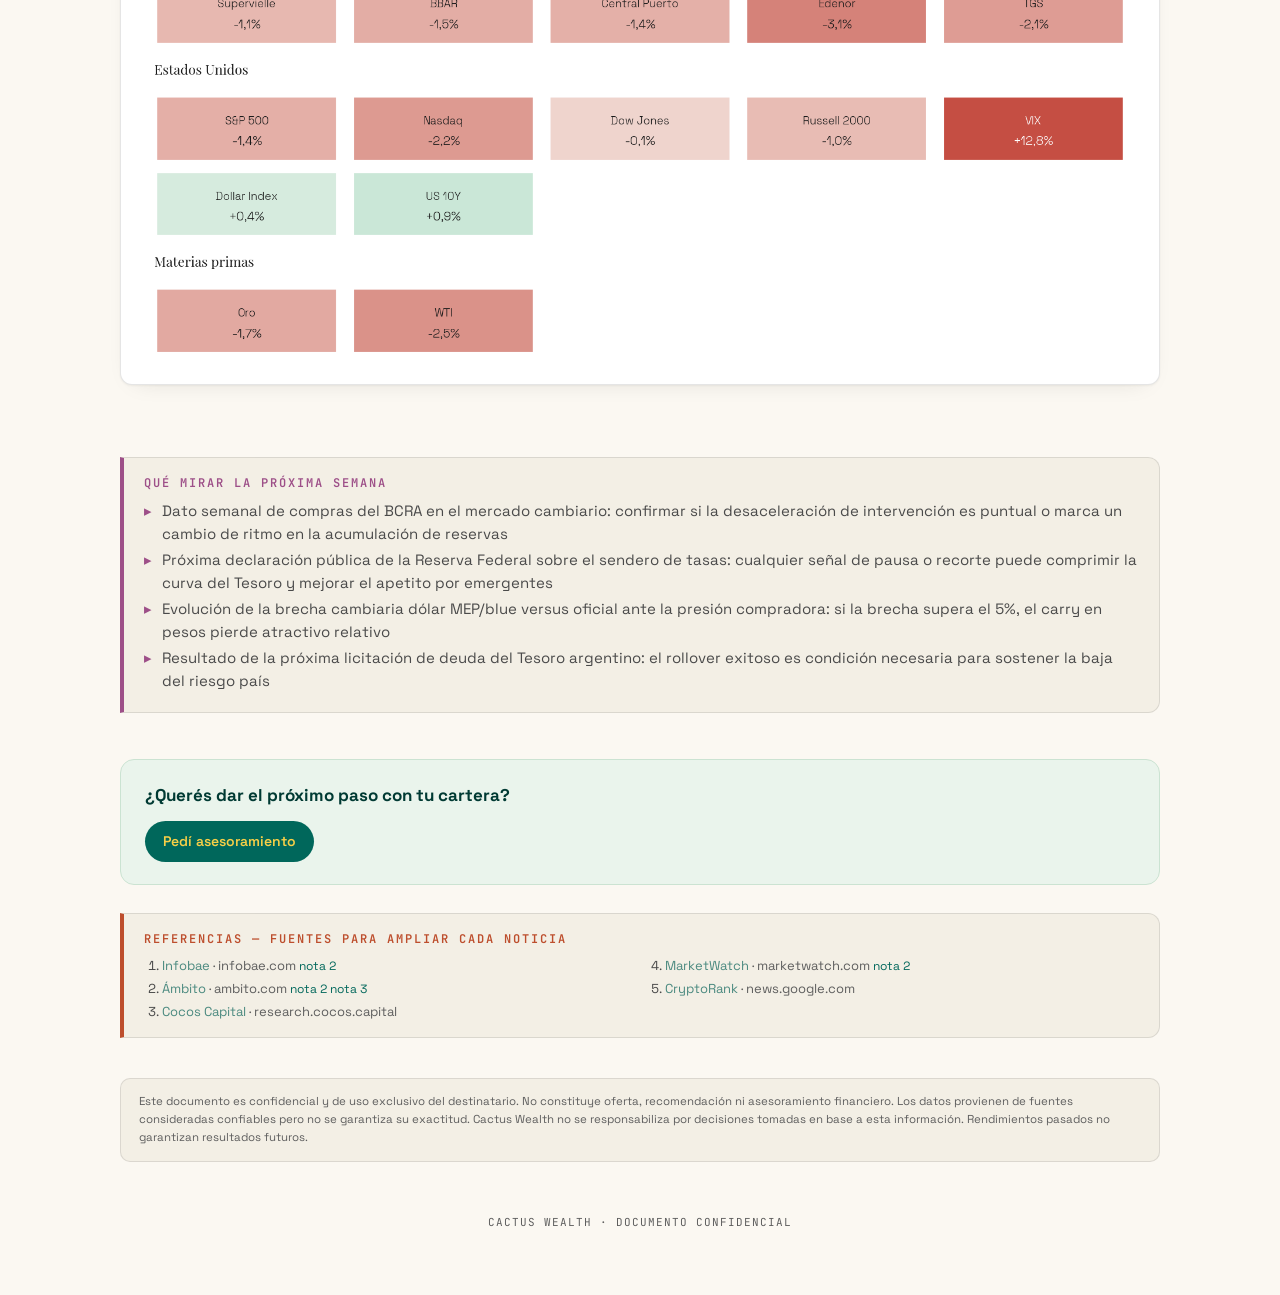
==== commit bac455a9: "brief: 2026-06-23" ====
--- a/brief/2026-06-23/index.html
+++ b/brief/2026-06-23/index.html
@@ -340,24 +340,24 @@
   <!-- COVER NARRATIVE -->
   <section class="wrap" aria-label="Lectura de la semana">
     <div class="kicker">La lectura de la semana</div>
-<div class="lead-narrative"><p><span class="drop">L</span>a jornada del martes estuvo marcada por una corrección global que golpeó a la Argentina en dos flancos. El riesgo país, según Ámbito, rozó los 433 puntos antes de cerrar en 421 pb según nuestros datos, reflejando la presión externa. Los bonos soberanos en dólares operaron levemente a la baja (AL30 en US$64,4; GD30 en US$65,8) y el dólar oficial acumula seis ruedas consecutivas al alza, con brechas todavía acotadas: el blue a +1,0% y el MEP a +1,2%. La MSCI excluyó a la Argentina de cualquier proceso de reclasificación, lo que desinfló expectativas. El PBI creció 2,3% interanual en el primer trimestre, aunque la inversión sigue retrocediendo.</p><p>En Wall Street, el Nasdaq cayó 2,2% y el S&amp;P 500 perdió 1,4%, arrastrados por dudas sobre las valuaciones del sector tecnológico y el ritmo de inversión en inteligencia artificial. La curva del Tesoro estadounidense muestra pendiente positiva (3M en 3,69%; 10Y en 4,49%; 30Y en 4,94%), señal de que el mercado no espera recortes de tasas inminentes. El dólar global (DXY) subió 0,4%; el petróleo WTI cedió 2,6% y el oro bajó 1,5%.</p><p>Para una cartera dolarizada argentina, la combinación de tasas largas altas en EE.UU. y aversión al riesgo tecnológico presiona los bonos emergentes y los CEDEARs simultáneamente. Conviene monitorear si el riesgo país consolida por debajo de 430 pb y cómo reacciona el tipo de cambio oficial ante la menor compra de divisas del BCRA.</p></div>  </section>
+<div class="lead-narrative"><p><span class="drop">A</span>rgentina termina la semana con el dólar oficial en $1.490, el blue en $1.505 y una brecha que se mantiene contenida en torno al 1%. La decisión del MSCI de no revisar la categoría de Argentina frustró expectativas de reingreso al índice de fronterizos.</p><p>En Estados Unidos, el Nasdaq cayó 2,2% arrastrado por dudas sobre la rentabilidad de la inteligencia artificial, y el S&amp;P 500 perdió 1,4%. La curva del Tesoro muestra tasas aún elevadas: 4,49% a 10 años y 4,94% a 30 años. El petróleo WTI retrocedió y el oro también corrigió. El dólar global (DXY) subió levemente, lo que presiona a emergentes.</p><p>Para una cartera dolarizada argentina, la combinación de tasas altas en EE.UU. y apetito global más cauto limita la compresión del riesgo país. Los bonos AL30 y GD30 mantienen paridades en torno a US$64-66: niveles que siguen siendo oportunidad, pero que requieren paciencia ante este contexto externo. Conviene monitorear la acumulación de reservas del BCRA y la próxima señal de la Fed.</p></div>  </section>
 
   <!-- THEMES -->
   <section class="wrap themes">
     <div class="theme">
       <div class="theme-num">01</div>
-      <div class="theme-title">MSCI excluye revisión argentina</div>
-      <div class="theme-blurb">Sin reclasificación, el flujo institucional que esperaba el mercado no llega: los ADR y acciones locales pierden un catalizador clave.</div>
+      <div class="theme-title">MSCI mantiene a Argentina aislada</div>
+      <div class="theme-blurb">Sin revisión de categoría, el flujo institucional global no llega: los ADR y el Merval quedan sin ese catalizador clave.</div>
     </div>
     <div class="theme">
       <div class="theme-num">02</div>
       <div class="theme-title">Tecnología arrastra mercados globales</div>
-      <div class="theme-blurb">Las dudas sobre rentabilidad de la IA derrumban Nasdaq 2,2% y golpean CEDEARs de NVDA, MSFT y GOOGL en simultáneo.</div>
+      <div class="theme-blurb">Las dudas sobre la IA golpearon Nasdaq 2,2% y contagiaron a CEDEARs de NVDA y MSFT en Buenos Aires.</div>
     </div>
     <div class="theme">
       <div class="theme-num">03</div>
-      <div class="theme-title">BCRA compra menos, dólar sube</div>
-      <div class="theme-blurb">La menor intervención del BCRA en el mercado cambiario presiona el tipo de cambio oficial al alza por sexta rueda seguida.</div>
+      <div class="theme-title">Riesgo país cede pero bonos dudan</div>
+      <div class="theme-blurb">El riesgo país bajó a 421 pb, mas AL30 y GD30 cedieron levemente: el mercado espera señales de reservas.</div>
     </div>
   </section>
 
@@ -380,8 +380,8 @@
 <div class="kpi-spark"><img src="[data-uri]" alt=""></div>    </div>
     <div class="kpi down">
       <div class="kpi-label">Bitcoin</div>
-      <div class="kpi-value">$62.768</div>
-      <div class="kpi-chg down">-1,6%</div>
+      <div class="kpi-value">$62.773</div>
+      <div class="kpi-chg down">-1,8%</div>
 <div class="kpi-spark"><img src="[data-uri]" alt=""></div>    </div>
     <div class="kpi flat">
       <div class="kpi-label">Riesgo país</div>
@@ -396,54 +396,61 @@
     <div class="wrap stories" style="margin-top:var(--gap);">
       <div class="cat-head"><span class="d" style="background:#61C39D;"></span>Argentina — lo que mueve tu cartera</div>
       <article class="lead">
-        <div class="hl">MSCI mantiene a Argentina como mercado aislado y descarta revisión de categoría</div>
-<div class="what">El MSCI decidió no abrir ninguna consulta para reclasificar a Argentina hacia las categorías de fronterizo o emergente, frustrando la expectativa de inversores que aguardaban esa señal.</div><div class="why"><div class="wl">Por qué te importa</div><div class="wt">Los ADR y acciones locales pierden el catalizador de flujos institucionales que una reclasificación habría generado; quien tiene posición en acciones argentinas debe recalibrar el horizonte de revalorización sin ese motor.</div></div>        <div class="meta"><span class="t1"><a href="https://www.infobae.com/economia/2026/06/23/pese-a-la-expectativa-de-los-inversores-la-argentina-seguira-siendo-un-mercado-financiero-aislado/">Infobae</a></span> · Argentina · <span class="refnum">[1]</span></div>
+        <div class="hl">El MSCI descartó revisar la categoría de Argentina y la dejó fuera de índices globales</div>
+<div class="what">El MSCI decidió no abrir una consulta para reclasificar a Argentina como mercado fronterizo o emergente, manteniendo su estatus aislado. La entidad evaluó factores clave de acceso y liquidez antes de tomar la decisión.</div><div class="why"><div class="wl">Por qué te importa</div><div class="wt">Sin reclasificación, los fondos indexados globales no pueden comprar acciones ni bonos argentinos por mandato: el flujo institucional que hubiera comprimido el riesgo país y apreciado los ADR no llega.</div></div>        <div class="meta"><span class="t1"><a href="https://www.infobae.com/economia/2026/06/23/pese-a-la-expectativa-de-los-inversores-la-argentina-seguira-siendo-un-mercado-financiero-aislado/">Infobae</a></span> · Argentina · <span class="refnum">[1]</span></div>
       </article>
       <div class="sats">
         <article class="card">
-          <div class="hl">El BCRA registró su menor compra de dólares en casi cuatro meses</div>
-<div class="what">Según Ámbito, la autoridad monetaria adquirió apenas US$20 millones netos, captando solo el 3% del volumen del mercado, mientras las reservas brutas bajaron.</div><div class="why2"><span class="wl2">Por qué te importa</span><span class="wy">Menor acumulación de reservas con el tipo de cambio oficial subiendo seis ruedas seguidas es una señal de estrés cambiario moderado: quien tiene posición en dólar MEP o bonos en dólares debe seguir de cerca si el BCRA retoma el ritmo comprador o cede terreno.</span></div>          <div class="meta"><span class="t1"><a href="https://www.ambito.com/finanzas/el-bcra-registro-su-menor-compra-dolares-casi-cuatro-meses-y-se-quedo-apenas-el-3-del-volumen-del-mercado-n6292034">Ámbito</a></span> <span class="refnum">[3]</span></div>
-        </article>
-        <article class="card">
-          <div class="hl">ADR argentinos bajaron hasta 4,4% y el riesgo país anotó su mayor suba diaria en mes y medio</div>
-<div class="what">Según Ámbito, el S&amp;P Merval cedió casi 3% en dólares y los bonos frenaron su repunte, en una jornada afectada tanto por el contexto global como por la decisión del MSCI.</div><div class="why2"><span class="wl2">Por qué te importa</span><span class="wy">El riesgo país en alza encarece el costo de refinanciamiento soberano y comprime las paridades de AL30 y GD30; quien tiene estos bonos debe observar si el nivel de 421 pb actual actúa como piso o si la presión continúa.</span></div>          <div class="meta"><span class="t1"><a href="https://www.ambito.com/finanzas/los-bonos-dolares-caen-y-el-riesgo-pais-opera-encima-los-430-puntos-n6291798">Ámbito</a></span> <span class="refnum">[3]</span></div>
-        </article>
-        <article class="card">
-          <div class="hl">La economía argentina creció 2,3% interanual en el primer trimestre de 2026</div>
-<div class="what">El PBI registró una expansión del 2,3% interanual en el primer trimestre, impulsado por exportaciones y consumo, aunque la inversión volvió a retroceder.</div><div class="why2"><span class="wl2">Por qué te importa</span><span class="wy">El crecimiento sin inversión sugiere que la recuperación todavía es frágil; para una cartera con CEDEARs de empresas locales o acciones argentinas, la falta de inversión limita la expansión de utilidades en el mediano plazo.</span></div>          <div class="meta"><span class="t1"><a href="https://www.infobae.com/economia/2026/06/23/la-economia-argentina-crecio-07-en-el-primer-trimestre-de-2026-cuales-fueron-los-sectores-que-impulsaron-la-actividad/">Infobae</a></span> <span class="refnum">[1]</span></div>
-        </article>
-        <article class="card">
-          <div class="hl">La confianza en el Gobierno subió por primera vez en el año, según Di Tella</div>
-<div class="what">Según Cocos Capital, el Índice de Confianza en el Gobierno de la Universidad Torcuato Di Tella subió en junio, marcando el primer repunte del año tras varios meses de caída.</div><div class="why2"><span class="wl2">Por qué te importa</span><span class="wy">Una recuperación de la confianza política puede sostener el ancla cambiaria y reducir la presión sobre la brecha del dólar; quien tiene posición en pesos o en carry trade en moneda local se beneficia de que esta señal se consolide.</span></div>          <div class="meta"><span class="t1"><a href="https://research.cocos.capital/Daily_Apertura_2026-06-23.html">Cocos Capital</a></span> <span class="refnum">[2]</span></div>
+          <div class="hl">El BCRA compró muy poco en el mercado cambiario y las reservas cayeron levemente</div>
+<div class="what">Según Ámbito, la autoridad monetaria adquirió apenas unos pocos millones de dólares en términos netos, su intervención más baja en casi cuatro meses. Las reservas brutas descendieron, mientras el dólar oficial y los financieros mostraron presión al alza.</div><div class="why2"><span class="wl2">Por qué te importa</span><span class="wy">Las reservas del BCRA son el termómetro de solvencia que el mercado usa para valuar AL30 y GD30: menos acumulación diaria alimenta dudas sobre la capacidad de pago y puede frenar la compresión del riesgo país.</span></div>          <div class="meta"><span class="t1"><a href="https://www.ambito.com/finanzas/el-bcra-registro-su-menor-compra-dolares-casi-cuatro-meses-y-se-quedo-apenas-el-3-del-volumen-del-mercado-n6292034">Ámbito</a></span> <span class="refnum">[2]</span></div>
+        </article>
+        <article class="card">
+          <div class="hl">El PBI creció 2,3% interanual en el primer trimestre, pero la inversión volvió a caer</div>
+<div class="what">La economía argentina avanzó impulsada por exportaciones y consumo, pero la inversión acumuló un nuevo retroceso trimestral. El crecimiento secuencial fue modesto.</div><div class="why2"><span class="wl2">Por qué te importa</span><span class="wy">Un PBI en expansión mejora el perfil de solvencia soberana —más actividad implica mayor recaudación para honrar deuda—, lo que da respaldo fundamental a los bonos AL30 y GD35.</span></div>          <div class="meta"><span class="t1"><a href="https://www.ambito.com/el-pbi-crecio-23-anual-el-primer-trimestre-pero-la-inversion-sumo-una-nueva-caida-n6291998">Ámbito</a></span> <span class="refnum">[2]</span></div>
+        </article>
+        <article class="card">
+          <div class="hl">La confianza en el Gobierno repuntó en junio según la Universidad Torcuato Di Tella</div>
+<div class="what">El Índice de Confianza en el Gobierno subió según Cocos Capital, marcando el primer aumento del año tras varios meses de caída sostenida.</div><div class="why2"><span class="wl2">Por qué te importa</span><span class="wy">Mayor confianza en la gestión reduce la prima de riesgo político que los mercados le exigen a los activos argentinos: es un insumo que puede ayudar a comprimir el riesgo país en las próximas semanas y sostener las paridades de AL30 y GD30 ante el contexto externo adverso.</span></div>          <div class="meta"><span class="t1"><a href="https://research.cocos.capital/Daily_Apertura_2026-06-23.html">Cocos Capital</a></span> <span class="refnum">[3]</span></div>
+        </article>
+        <article class="card">
+          <div class="hl">Industriales negocian con el Gobierno el retorno de planes de financiamiento en 12 cuotas</div>
+<div class="what">Según Ámbito, el sector industrial propone reactivar un esquema de crédito al consumo mediante reducción de encajes bancarios, similar a uno vigente el año pasado, para estimular la demanda deprimida.</div><div class="why2"><span class="wl2">Por qué te importa</span><span class="wy">Si prospera, el esquema inyecta liquidez en pesos al consumo sin emisión directa: el dato relevante para carteras es que puede moderar la caída de actividad sin impactar en la brecha cambiaria. El plazo fijo en pesos mantiene su atractivo solo si la inflación continúa bajando.</span></div>          <div class="meta"><span class="t1"><a href="https://www.ambito.com/economia/consumo-deprimido-los-industriales-negocian-el-gobierno-el-regreso-los-planes-12-cuotas-n6291940">Ámbito</a></span> <span class="refnum">[2]</span></div>
         </article>
       </div>
       <div class="cat-head"><span class="d" style="background:#5AB1F3;"></span>Mercados globales</div>
       <article class="lead">
-        <div class="hl">Acciones globales caen con fuerza lideradas por el sector tecnológico</div>
-<div class="what">Según Cocos Capital, las bolsas globales sufrieron una corrección generalizada encabezada por tecnología, con dudas sobre valuaciones exigentes y el ritmo de inversión en inteligencia artificial.</div><div class="why"><div class="wl">Por qué te importa</div><div class="wt">Los CEDEARs de NVDA, MSFT, GOOGL y el ETF QQQ —todos en el top de volumen local— replican la caída del Nasdaq; una corrección sostenida en tecnología deteriora directamente el valor de estas posiciones.</div></div>        <div class="meta"><span class="t1"><a href="https://research.cocos.capital/Daily_Apertura_2026-06-23.html">Cocos Capital</a></span> · Global · <span class="refnum">[2]</span></div>
+        <div class="hl">Wall Street cae con fuerza: Nasdaq pierde 2,2% ante dudas sobre la inteligencia artificial</div>
+<div class="what">Las acciones de fabricantes de chips de memoria lideraron la caída en Wall Street. Las dudas sobre la rentabilidad real de la IA y la perspectiva de tasas altas por más tiempo generaron ventas generalizadas en el sector tecnológico.</div><div class="why"><div class="wl">Por qué te importa</div><div class="wt">Los CEDEARs de NVDA, MSFT y AMZN —entre los más operados en BYMA— se mueven en línea con sus matrices: una corrección del Nasdaq se transmite directamente a esas posiciones. Si las dudas sobre IA persisten, el sector puede seguir bajo presión antes de recuperar.</div></div>        <div class="meta"><span class="t1"><a href="https://www.infobae.com/economia/2026/06/23/mercados-caen-las-acciones-y-sube-el-riesgo-pais-argentino-en-una-jornada-negativa-en-todo-el-mundo/">Infobae</a></span> · Global · <span class="refnum">[1]</span></div>
       </article>
       <div class="sats">
         <article class="card">
-          <div class="hl">Wall Street y Europa ceden terreno ante el freno de los gigantes tecnológicos</div>
-<div class="what">Según Infobae, las dudas sobre la rentabilidad de la inteligencia artificial y la perspectiva de nuevas alzas de tasas de la Reserva Federal arrastraron a los mercados, con caídas pronunciadas en el sector.</div><div class="why2"><span class="wl2">Por qué te importa</span><span class="wy">Tasas altas por más tiempo en EE.UU. elevan la tasa de descuento de todos los activos de riesgo: los bonos largos argentinos (AL35, GD41) y los CEDEARs de alto múltiplo sufren doblemente este escenario.</span></div>          <div class="meta"><span class="t1"><a href="https://www.infobae.com/america/mundo/2026/06/23/wall-street-y-europa-ceden-terreno-ante-el-freno-de-los-gigantes-tecnologicos/">Infobae</a></span> <span class="refnum">[1]</span></div>
-        </article>
-        <article class="card">
-          <div class="hl">Riesgo de intervención sobre el yen se intensifica tras conversación entre Japón y EE.UU.</div>
-<div class="what">Según Cocos Capital, el yen volvió a debilitarse y la ministra de Finanzas japonesa conversó con el secretario del Tesoro estadounidense, elevando el riesgo de intervención oficial en el mercado de divisas.</div><div class="why2"><span class="wl2">Por qué te importa</span><span class="wy">Una intervención japonesa que fortalezca el yen podría generar desarme de posiciones de carry trade globales, reducir el apetito por activos de riesgo emergentes y presionar los bonos argentinos en dólares por contagio.</span></div>          <div class="meta"><span class="t1"><a href="https://research.cocos.capital/Daily_Apertura_2026-06-23.html">Cocos Capital</a></span> <span class="refnum">[2]</span></div>
-        </article>
-        <article class="card">
-          <div class="hl">China redujo su déficit fiscal acumulado por primera vez en más de dos años</div>
-<div class="what">Según Cocos Capital, China profundizó una política de mayor austeridad fiscal pese a la debilidad de la demanda interna y la desaceleración económica.</div><div class="why2"><span class="wl2">Por qué te importa</span><span class="wy">Un consumidor chino más débil reduce la demanda de commodities; con el petróleo WTI ya cediendo 2,6% en el día, esto presiona los ingresos de exportación de países productores y el precio del crudo que ancla parte de la balanza comercial argentina.</span></div>          <div class="meta"><span class="t1"><a href="https://research.cocos.capital/Daily_Apertura_2026-06-23.html">Cocos Capital</a></span> <span class="refnum">[2]</span></div>
-        </article>
-        <article class="card">
-          <div class="hl">Brasil recortó su tasa Selic pero advierte que los próximos movimientos dependerán de los datos</div>
-<div class="what">Según Cocos Capital, el Banco Central de Brasil bajó la Selic en 25 puntos básicos hasta 14,25% y señaló que el ritmo de recortes futuros depende de nuevos datos inflacionarios.</div><div class="why2"><span class="wl2">Por qué te importa</span><span class="wy">Brasil es el principal destino de exportaciones argentinas y su ciclo de tasas afecta el tipo de cambio bilateral; una Selic que baje con cautela es una señal de que el vecino no sobre-estimulará, lo que limita el arrastre positivo para la demanda de exportaciones argentinas.</span></div>          <div class="meta"><span class="t1"><a href="https://research.cocos.capital/Daily_Apertura_2026-06-23.html">Cocos Capital</a></span> <span class="refnum">[2]</span></div>
+          <div class="hl">China redujo su déficit fiscal por primera vez en más de dos años en un giro hacia la austeridad</div>
+<div class="what">Según Cocos Capital, China profundizó una política de mayor austeridad fiscal pese a la debilidad de la demanda interna y la desaceleración económica, logrando reducir su déficit acumulado.</div><div class="why2"><span class="wl2">Por qué te importa</span><span class="wy">Menos estímulo fiscal chino implica menor demanda de materias primas: el WTI ya cayó y las commodities agrícolas quedan expuestas.</span></div>          <div class="meta"><span class="t1"><a href="https://research.cocos.capital/Daily_Apertura_2026-06-23.html">Cocos Capital</a></span> <span class="refnum">[3]</span></div>
+        </article>
+        <article class="card">
+          <div class="hl">El yen se debilitó y creció el riesgo de intervención cambiaria conjunta entre Japón y EE.UU.</div>
+<div class="what">Según Cocos Capital, la ministra de Finanzas japonesa conversó con el secretario del Tesoro de EE.UU. ante la renovada debilidad del yen. El riesgo de una intervención coordinada aumentó.</div><div class="why2"><span class="wl2">Por qué te importa</span><span class="wy">Una intervención que fortalezca al yen implicaría ventas de bonos del Tesoro estadounidense por parte de Japón —el mayor tenedor extranjero—, lo que empujaría las tasas largas de EE.UU. aún más arriba.</span></div>          <div class="meta"><span class="t1"><a href="https://research.cocos.capital/Daily_Apertura_2026-06-23.html">Cocos Capital</a></span> <span class="refnum">[3]</span></div>
+        </article>
+        <article class="card">
+          <div class="hl">Brasil recortó su tasa de referencia pero advirtió que los próximos pasos dependen de los datos</div>
+<div class="what">El Banco Central de Brasil bajó la tasa Selic en 25 puntos básicos, pero señaló que el ritmo futuro de recortes estará condicionado por la evolución de la inflación y los riesgos externos.</div><div class="why2"><span class="wl2">Por qué te importa</span><span class="wy">Brasil es el principal socio comercial de Argentina y su ciclo de tasas influye en los flujos de capital hacia la región.</span></div>          <div class="meta"><span class="t1"><a href="https://research.cocos.capital/Daily_Apertura_2026-06-23.html">Cocos Capital</a></span> <span class="refnum">[3]</span></div>
         </article>
       </div>
       <div class="cat-head"><span class="d" style="background:#9D4F88;"></span>Tecnología</div>
       <article class="lead">
-        <div class="hl">Alphabet se suma al índice Dow Jones, consolidando el giro tecnológico del indicador</div>
-<div class="what">Según MarketWatch, Alphabet ingresará al Dow Jones Industrial Average, reflejando cómo el índice abandona sus raíces industriales hacia la tecnología.</div><div class="why"><div class="wl">Por qué te importa</div><div class="wt">Alphabet cotiza como CEDEAR (GOOGL) en BYMA; su ingreso al Dow puede aumentar la demanda institucional de la acción vía fondos que replican ese índice, lo que potencialmente beneficia a quienes tienen esta posición.</div></div>        <div class="meta"><span class="t1"><a href="https://www.marketwatch.com/story/alphabets-stock-is-set-to-join-the-dow-heres-which-company-is-getting-the-boot-73453ca7?mod=mw_rss_topstories">MarketWatch</a></span> · Tecnología · <span class="refnum">[4]</span></div>
+        <div class="hl">Alphabet ingresará al índice Dow Jones, pivotando el índice hacia el sector tecnológico</div>
+<div class="what">Según MarketWatch, la acción de Alphabet (matriz de Google) se sumará al Dow Jones Industrial Average, un índice que históricamente representó a industriales tradicionales. La empresa está expandiendo sus centros de datos con financiamiento de deuda.</div><div class="why"><div class="wl">Por qué te importa</div><div class="wt">Alphabet cotiza como CEDEAR en BYMA. Su incorporación al Dow eleva su peso en fondos pasivos que replican ese índice, lo que puede generar flujo comprador. Quienes tengan GOOGL como parte de su cartera de CEDEARs se benefician de mayor liquidez y visibilidad institucional.</div></div>        <div class="meta"><span class="t1"><a href="https://www.marketwatch.com/story/alphabets-stock-is-set-to-join-the-dow-heres-which-company-is-getting-the-boot-73453ca7?mod=mw_rss_topstories">MarketWatch</a></span> · Tecnología · <span class="refnum">[4]</span></div>
+      </article>
+      <div class="sats">
+        <article class="card">
+          <div class="hl">Cerebras presentó sus primeros resultados: ingresos positivos pero la acción cayó</div>
+<div class="what">Cerebras, competidor de NVDA en chips de IA, publicó su primer reporte trimestral con cifras de ingresos alentadoras. Aun así, la acción retrocedió en el mercado extendido.</div><div class="why2"><span class="wl2">Por qué te importa</span><span class="wy">El episodio refuerza la incertidumbre sobre la cadena de valor de la IA: los inversores no están premiando el crecimiento de ingresos si los márgenes no convencen.</span></div>          <div class="meta"><span class="t1"><a href="https://www.marketwatch.com/story/cerebras-delivers-its-first-earnings-report-but-its-not-enough-to-lift-the-stock-8e80cb6d?mod=mw_rss_topstories">MarketWatch</a></span> <span class="refnum">[4]</span></div>
+        </article>
+      </div>
+      <div class="cat-head"><span class="d" style="background:#F7CF47;"></span>Cripto</div>
+      <article class="lead">
+        <div class="hl">El mercado de apuestas descuenta que Ethereum no alcanzará los 3.000 dólares en el corto plazo</div>
+<div class="what">Según CryptoRank, Polymarket muestra probabilidades bajas de que Ethereum supere los US$3.000, en un contexto en que además un co-director de la Fundación Ethereum renunció.</div><div class="why"><div class="wl">Por qué te importa</div><div class="wt">Bitcoin también cede terreno este ciclo: quienes tienen cripto en cartera enfrentan un activo correlacionado negativamente con el apetito global por riesgo en jornadas de caída de acciones.</div></div>        <div class="meta"><span class=""><a href="https://news.google.com/rss/articles/[base64]?oc=5">CryptoRank</a></span> · Cripto · <span class="refnum">[5]</span></div>
       </article>
     </div>
   </section>
@@ -578,18 +585,18 @@
             <td class="n down">▲ +12,8%</td>
             <td class="n down">▲ +20,3%</td>
             <td class="n down">▲ +34,3%</td></tr><tr><td class="tk0">Dollar Index</td>
-            <td class="n ">101,40</td>
+            <td class="n ">101,43</td>
             <td class="n up">▲ +0,4%</td>
             <td class="n up">▲ +1,8%</td>
-            <td class="n up">▲ +3,0%</td></tr><tr><td class="tk0">Oro</td>
-            <td class="n ">4.121,00</td>
-            <td class="n down">▼ -1,5%</td>
-            <td class="n down">▼ -4,8%</td>
-            <td class="n down">▼ -4,5%</td></tr><tr><td class="tk0">WTI</td>
-            <td class="n ">72,88</td>
-            <td class="n down">▼ -2,6%</td>
+            <td class="n up">▲ +3,1%</td></tr><tr><td class="tk0">Oro</td>
+            <td class="n ">4.112,50</td>
+            <td class="n down">▼ -1,7%</td>
+            <td class="n down">▼ -5,0%</td>
+            <td class="n down">▼ -4,7%</td></tr><tr><td class="tk0">WTI</td>
+            <td class="n ">72,94</td>
+            <td class="n down">▼ -2,5%</td>
             <td class="n down">▼ -9,7%</td>
-            <td class="n up">▲ +27,1%</td></tr><tr><td class="tk0">US 10Y</td>
+            <td class="n up">▲ +27,3%</td></tr><tr><td class="tk0">US 10Y</td>
             <td class="n ">4,49</td>
             <td class="n up">▲ +0,9%</td>
             <td class="n up">▲ +0,1%</td>
@@ -615,20 +622,20 @@
         <div class="tbl-wrap"><table class="tbl">
           <thead><tr><th>Activo</th><th class="n">Precio</th><th class="n">24h</th><th class="n">7d</th><th class="n">Cap.</th></tr></thead>
           <tbody><tr><td class="tk0">Bitcoin</td>
-            <td class="n ">$62.768,00</td>
-            <td class="n down">▼ -1,6%</td>
+            <td class="n ">$62.773,00</td>
+            <td class="n down">▼ -1,8%</td>
             <td class="n down">▼ -4,5%</td>
             <td class="n">US$ 1.26 bill.</td></tr><tr><td class="tk0">Ethereum</td>
-            <td class="n ">$1.666,70</td>
-            <td class="n down">▼ -3,1%</td>
+            <td class="n ">$1.666,99</td>
+            <td class="n down">▼ -3,3%</td>
             <td class="n down">▼ -7,1%</td>
             <td class="n">US$ 201 mil M</td></tr></tbody>
         </table></div>
       </div>
-<div class="panel"><img src="[data-uri]" alt="Bitcoin"></div>
+<div class="panel"><img src="[data-uri]" alt="Bitcoin"></div>
       <div class="panel full">
         <div class="sub"><span class="a"></span>Mapa de mercado <span class="cap">— variación del día</span></div>
-        <img src="[data-uri]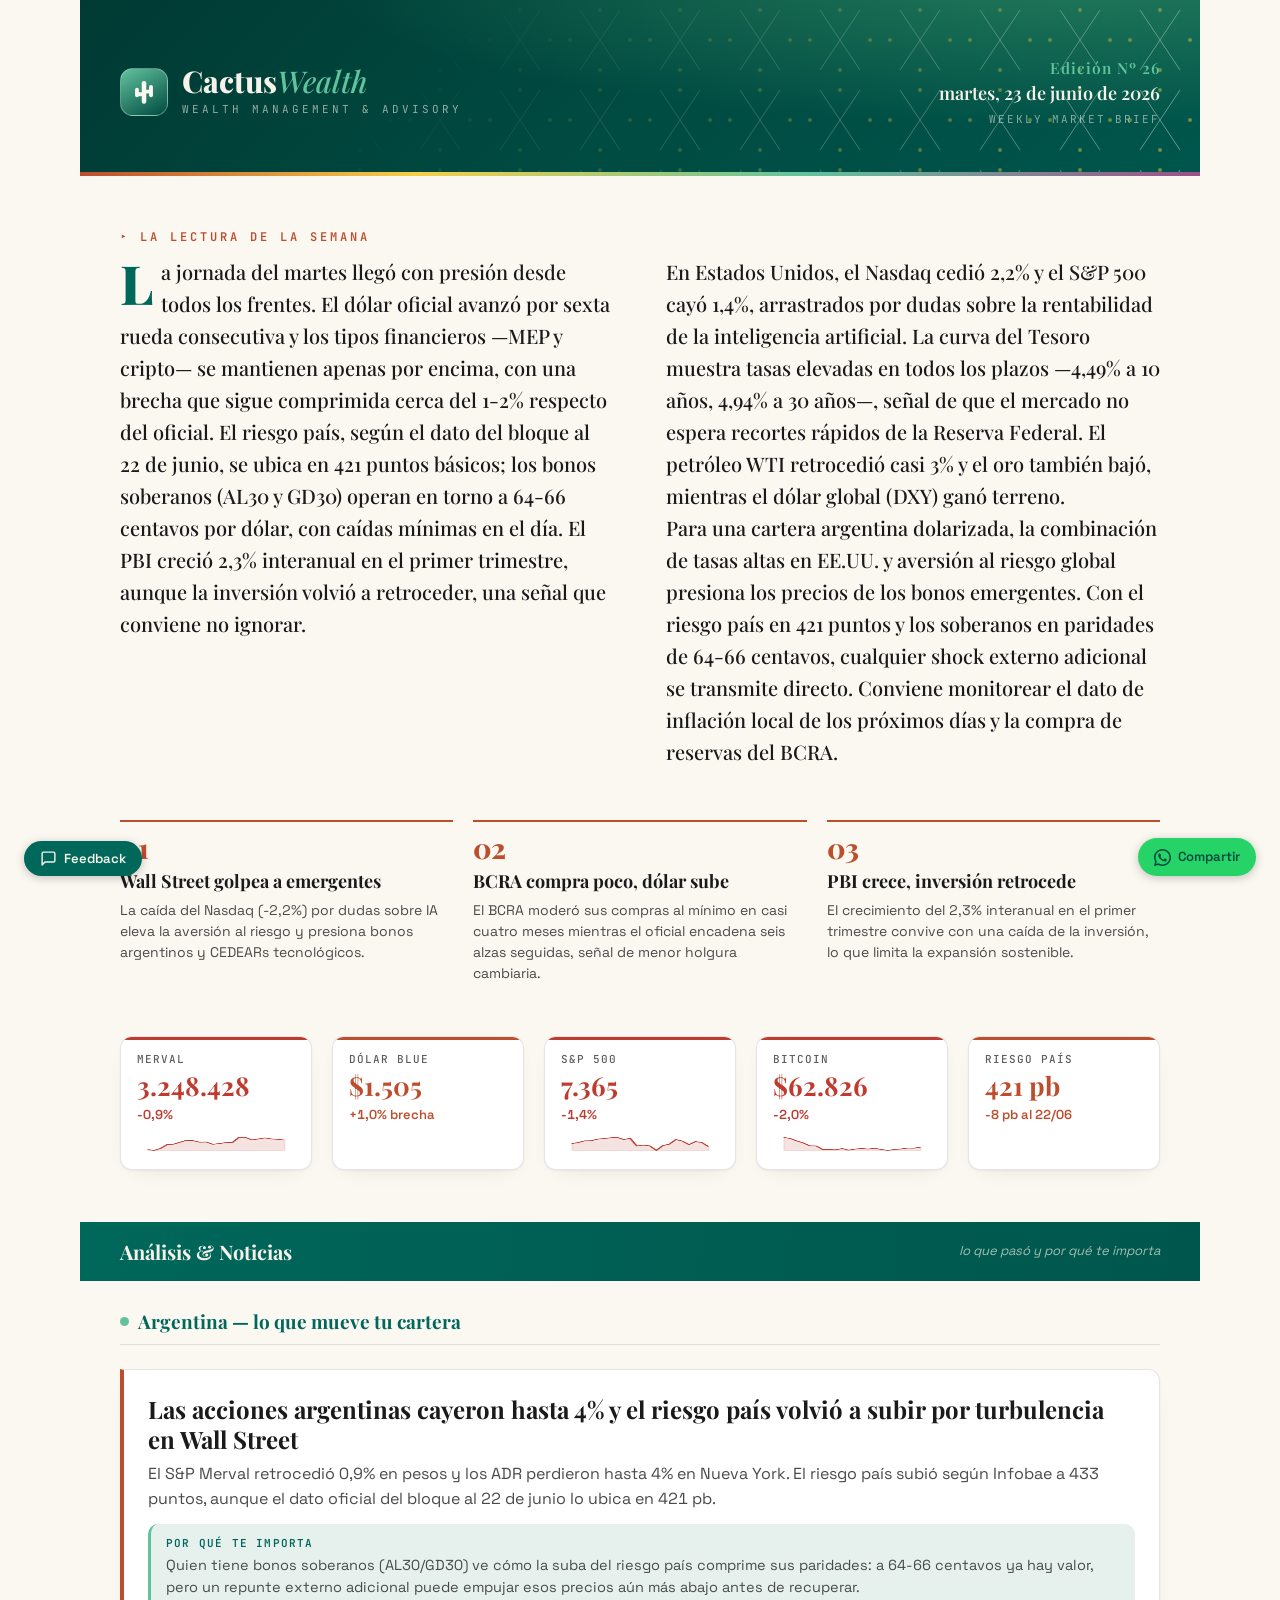
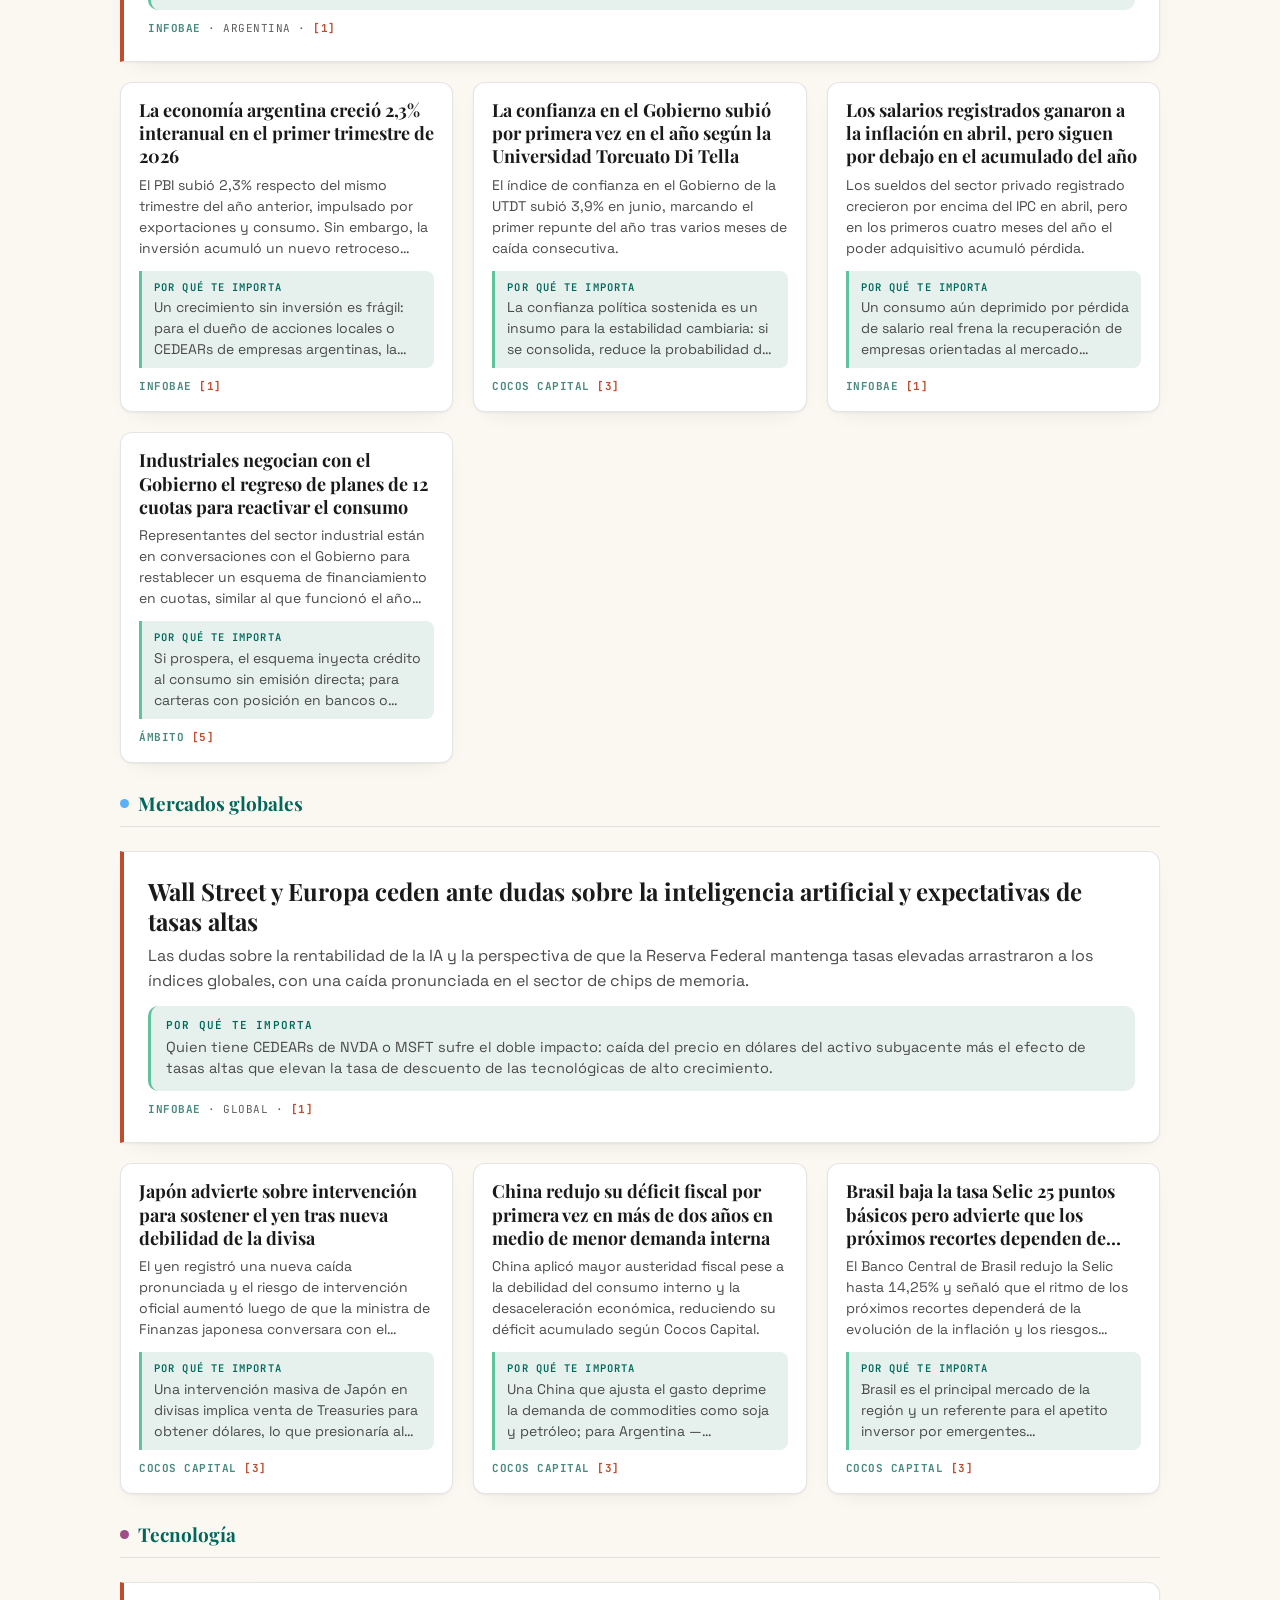
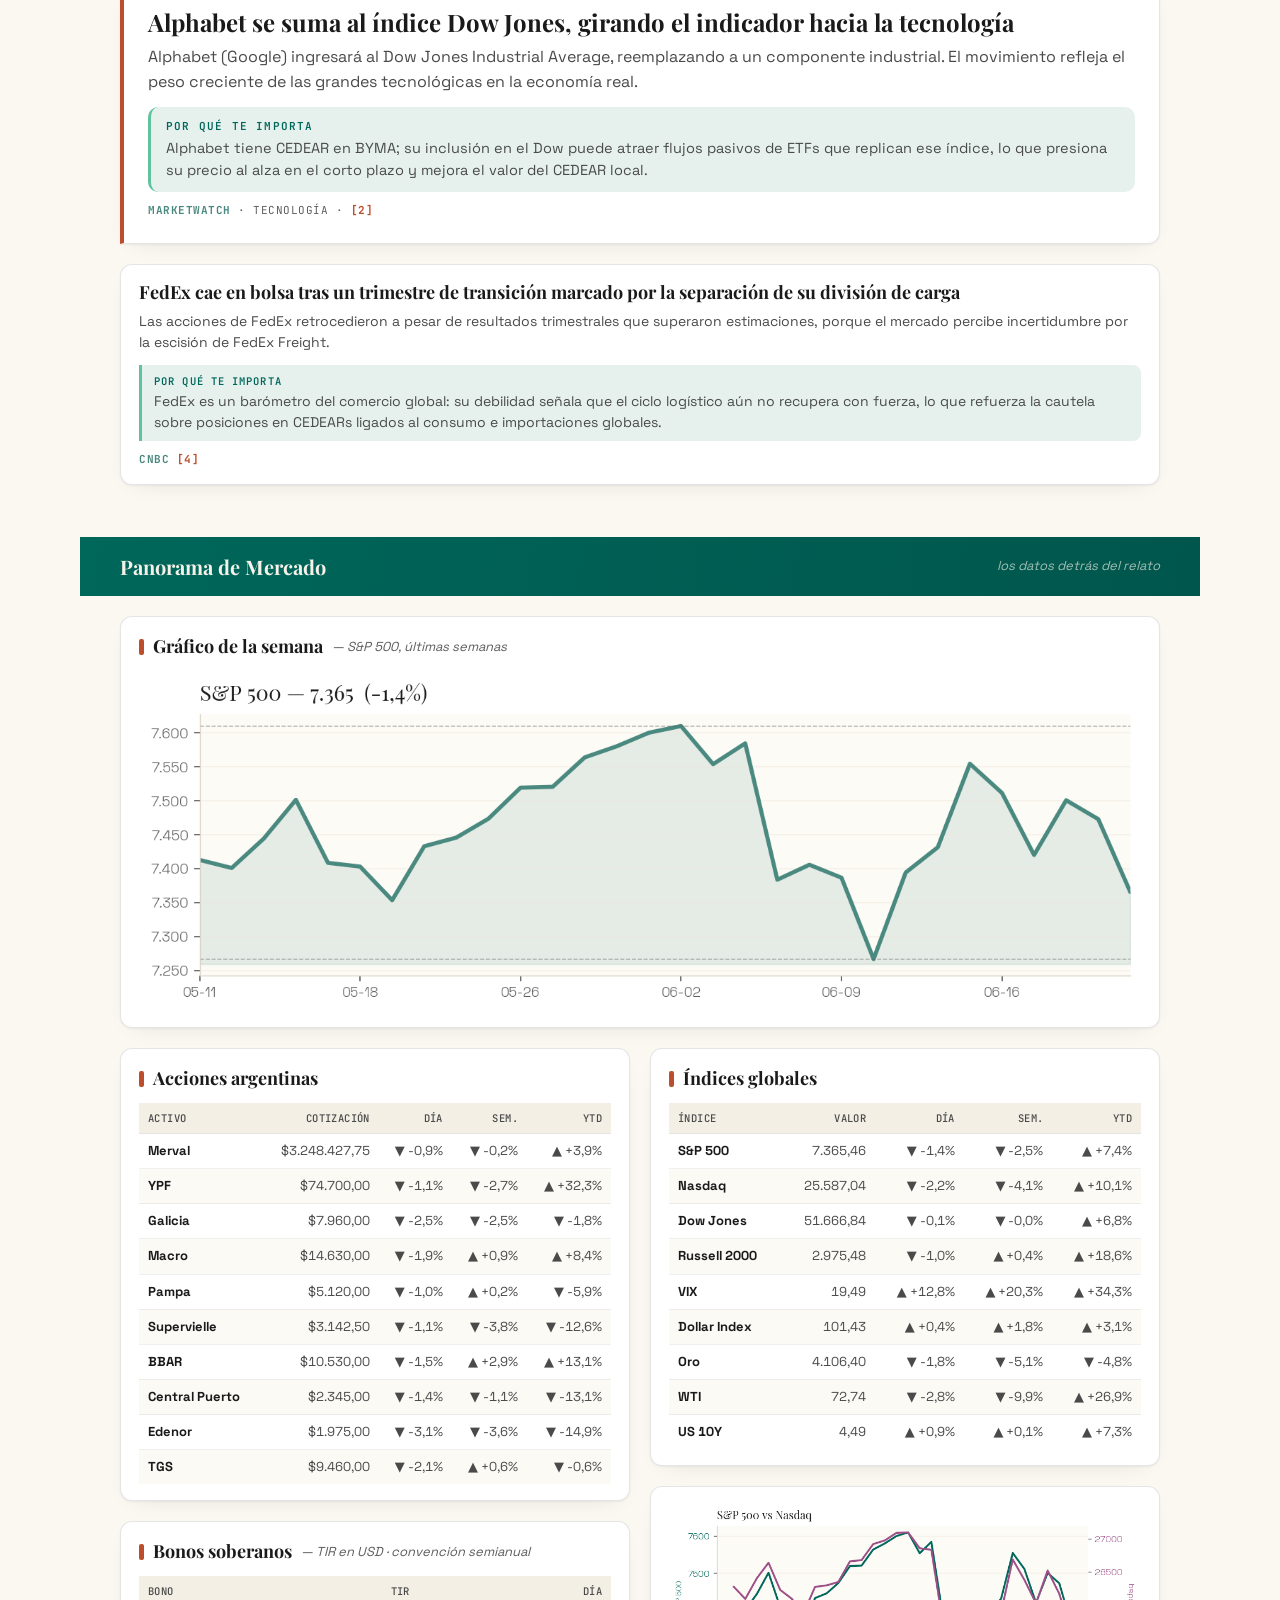
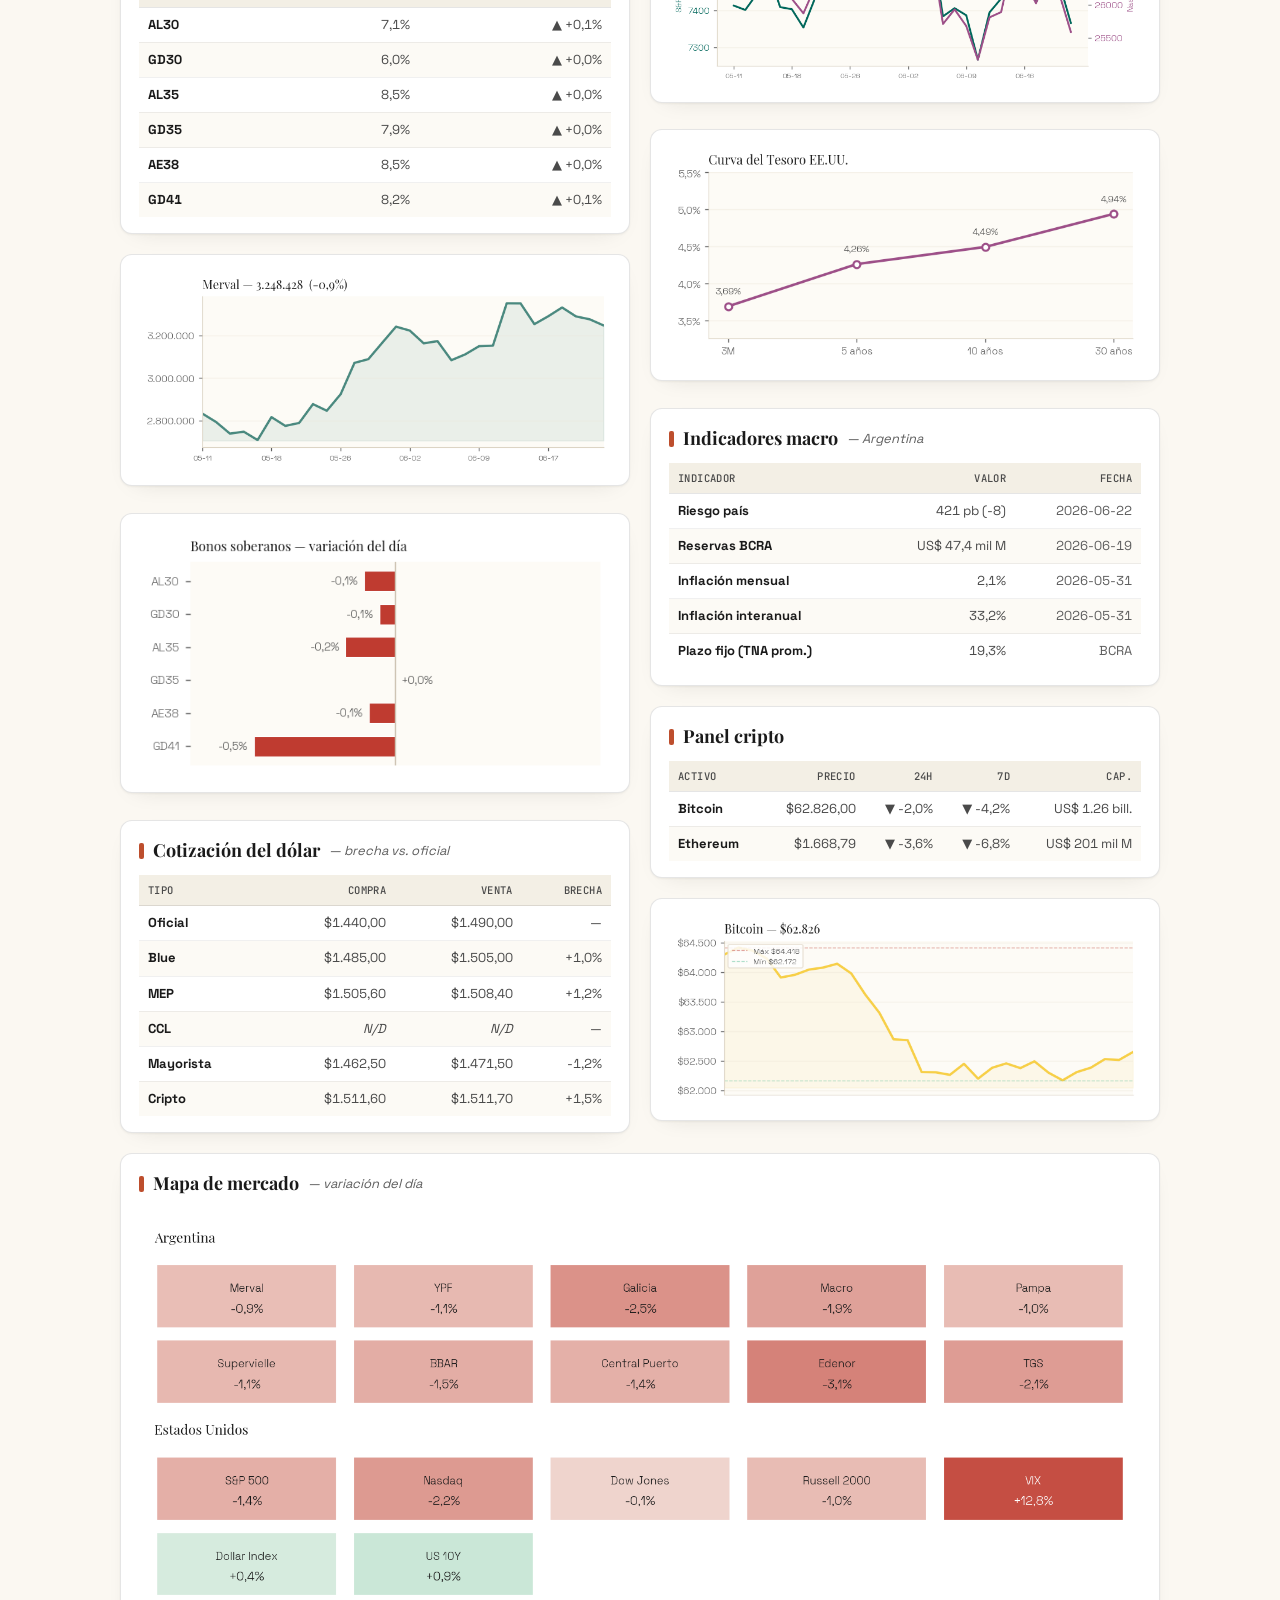
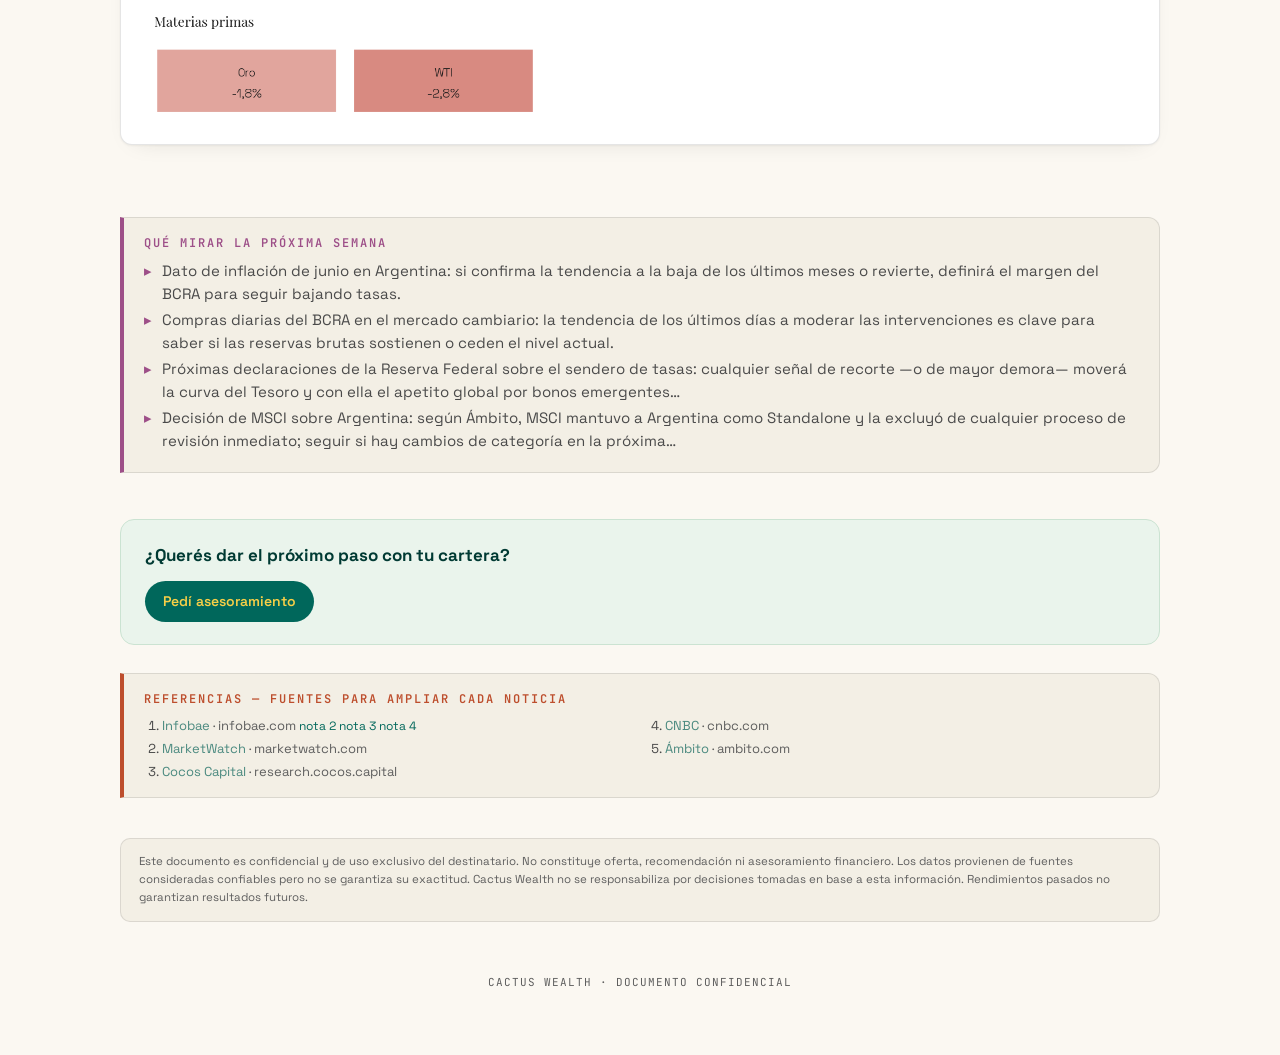
